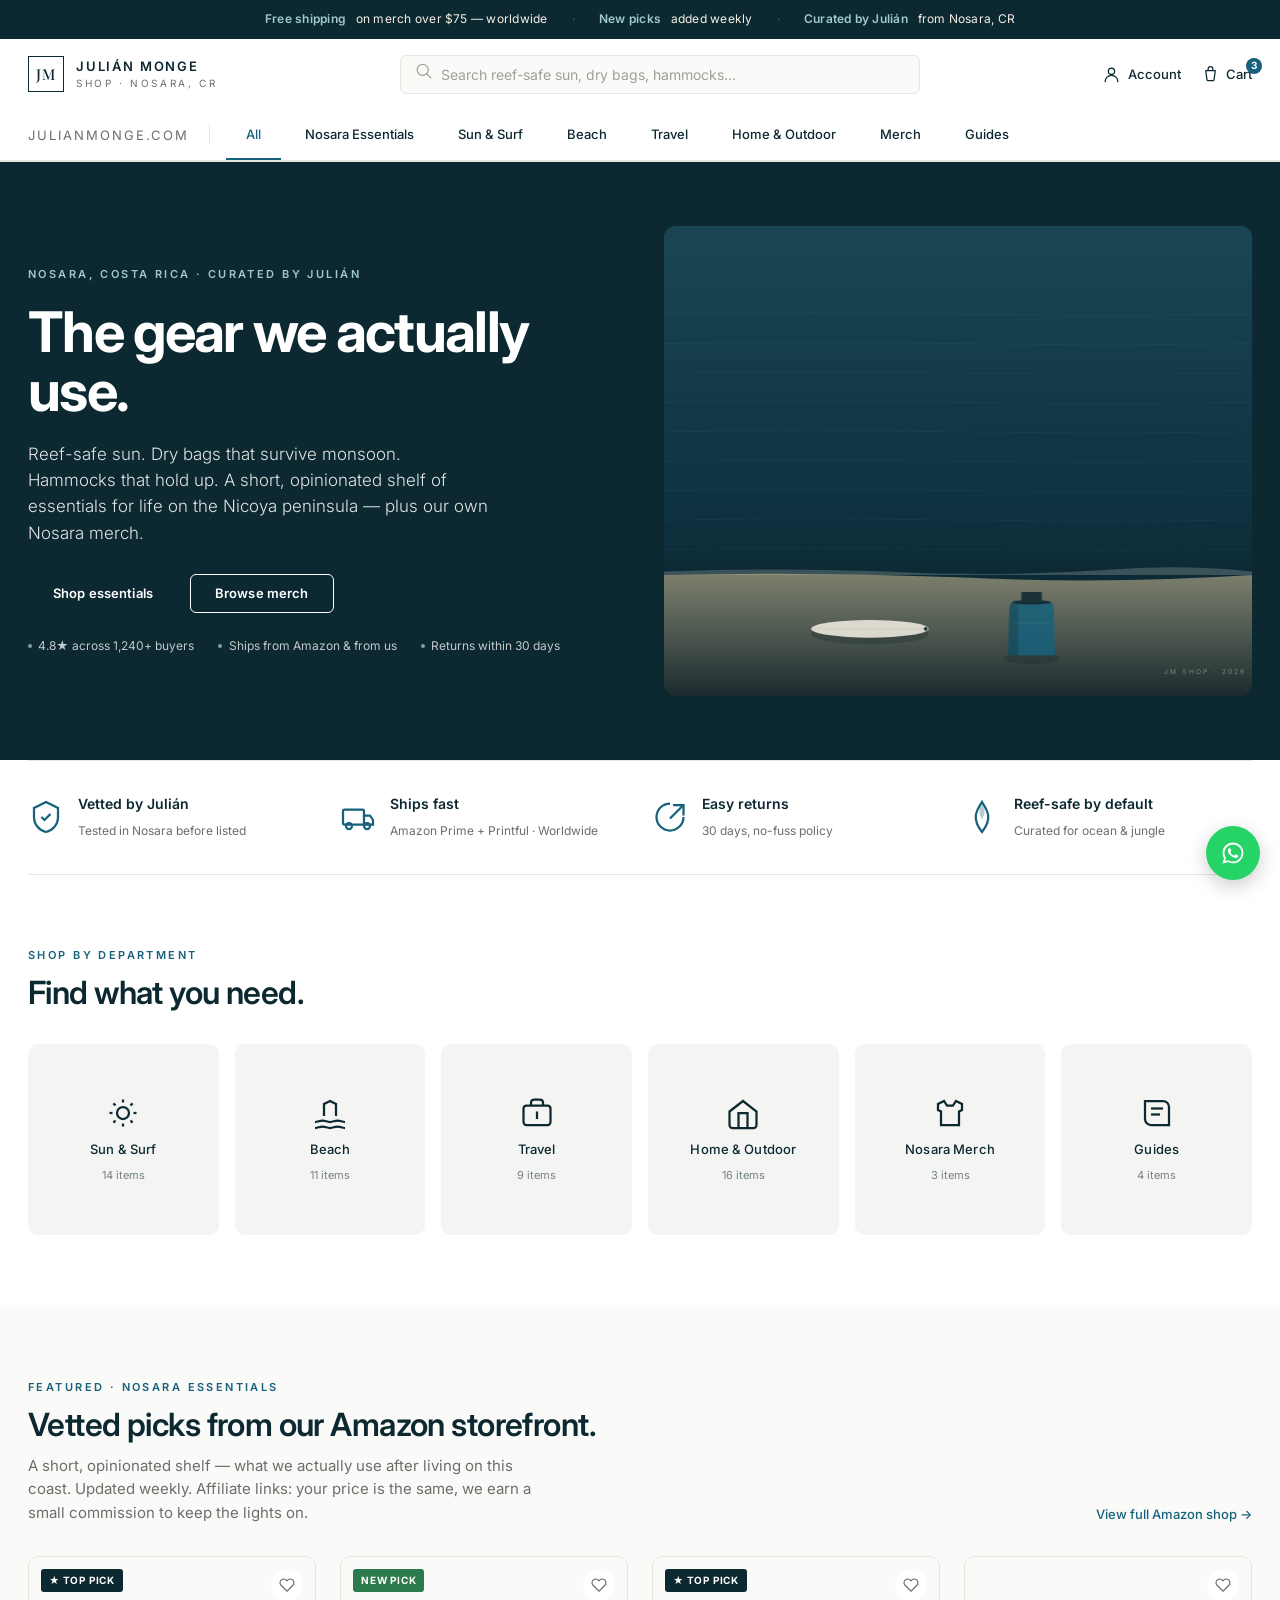
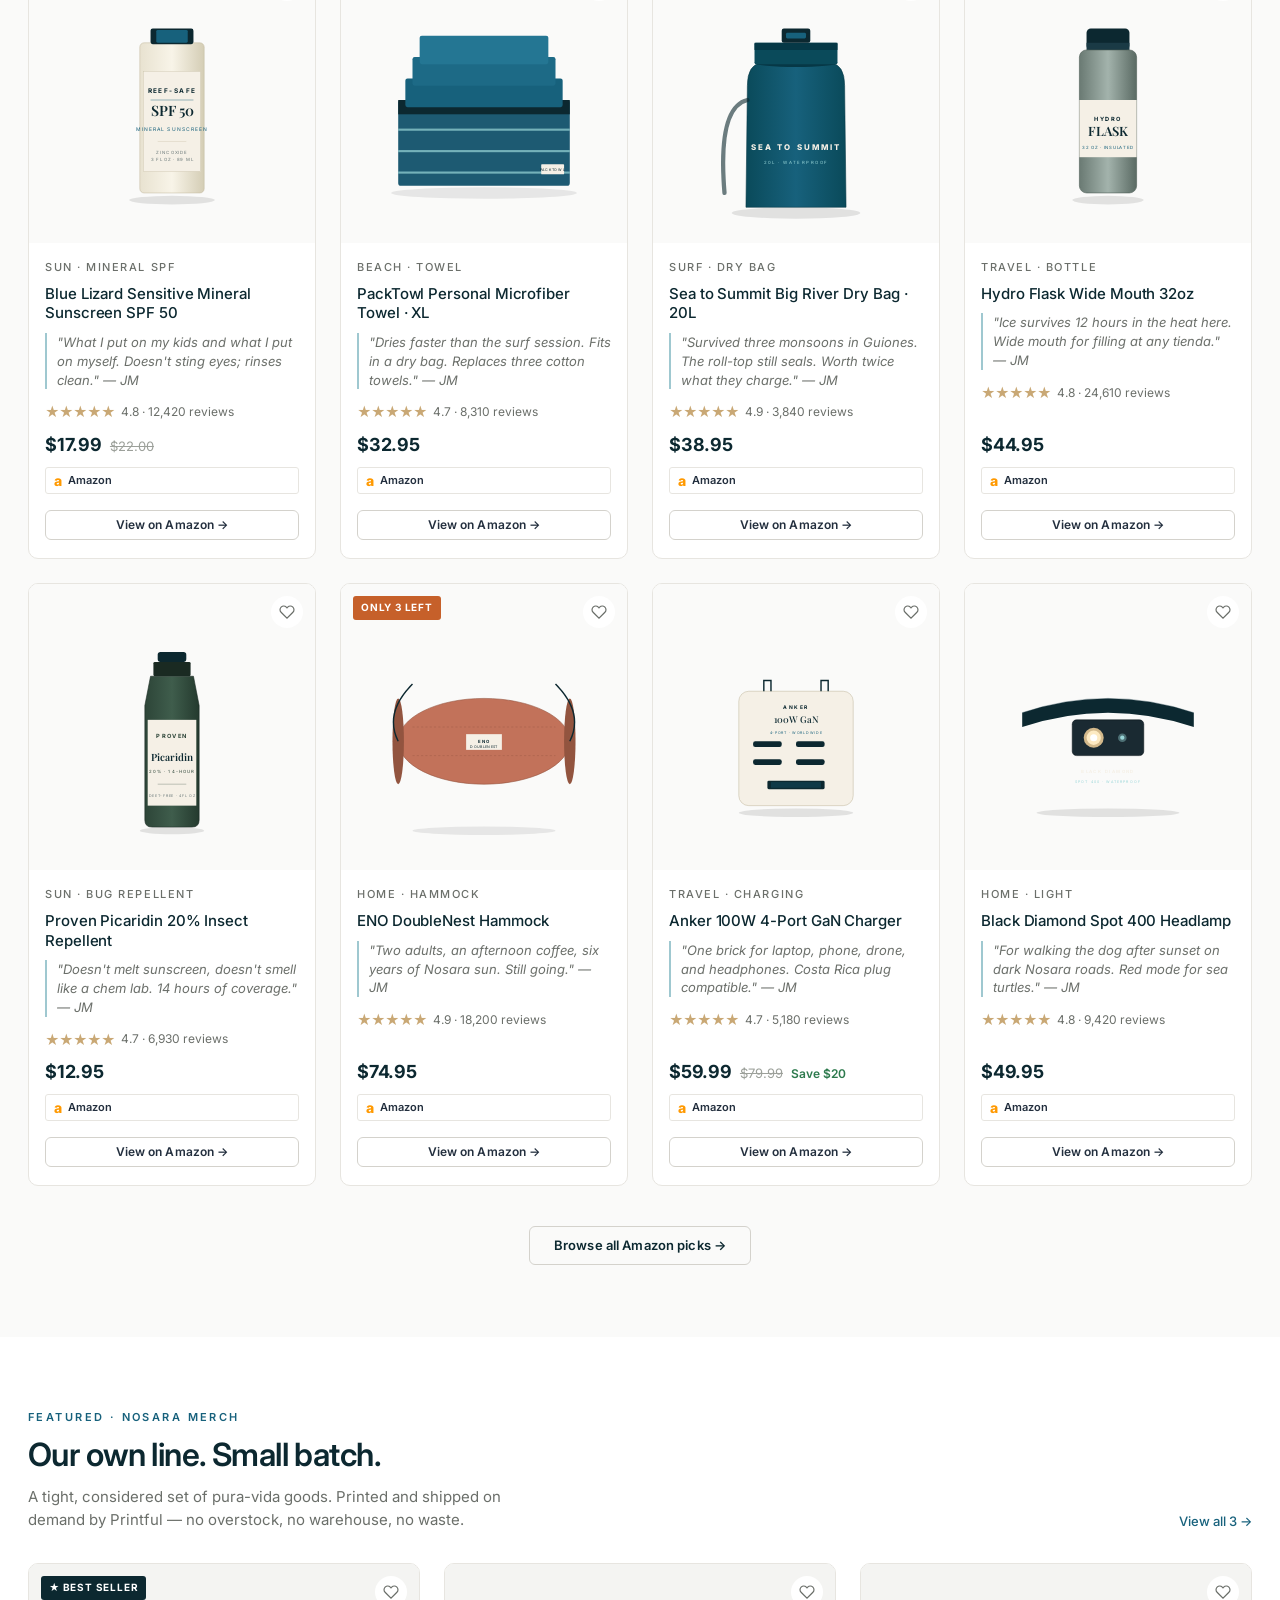
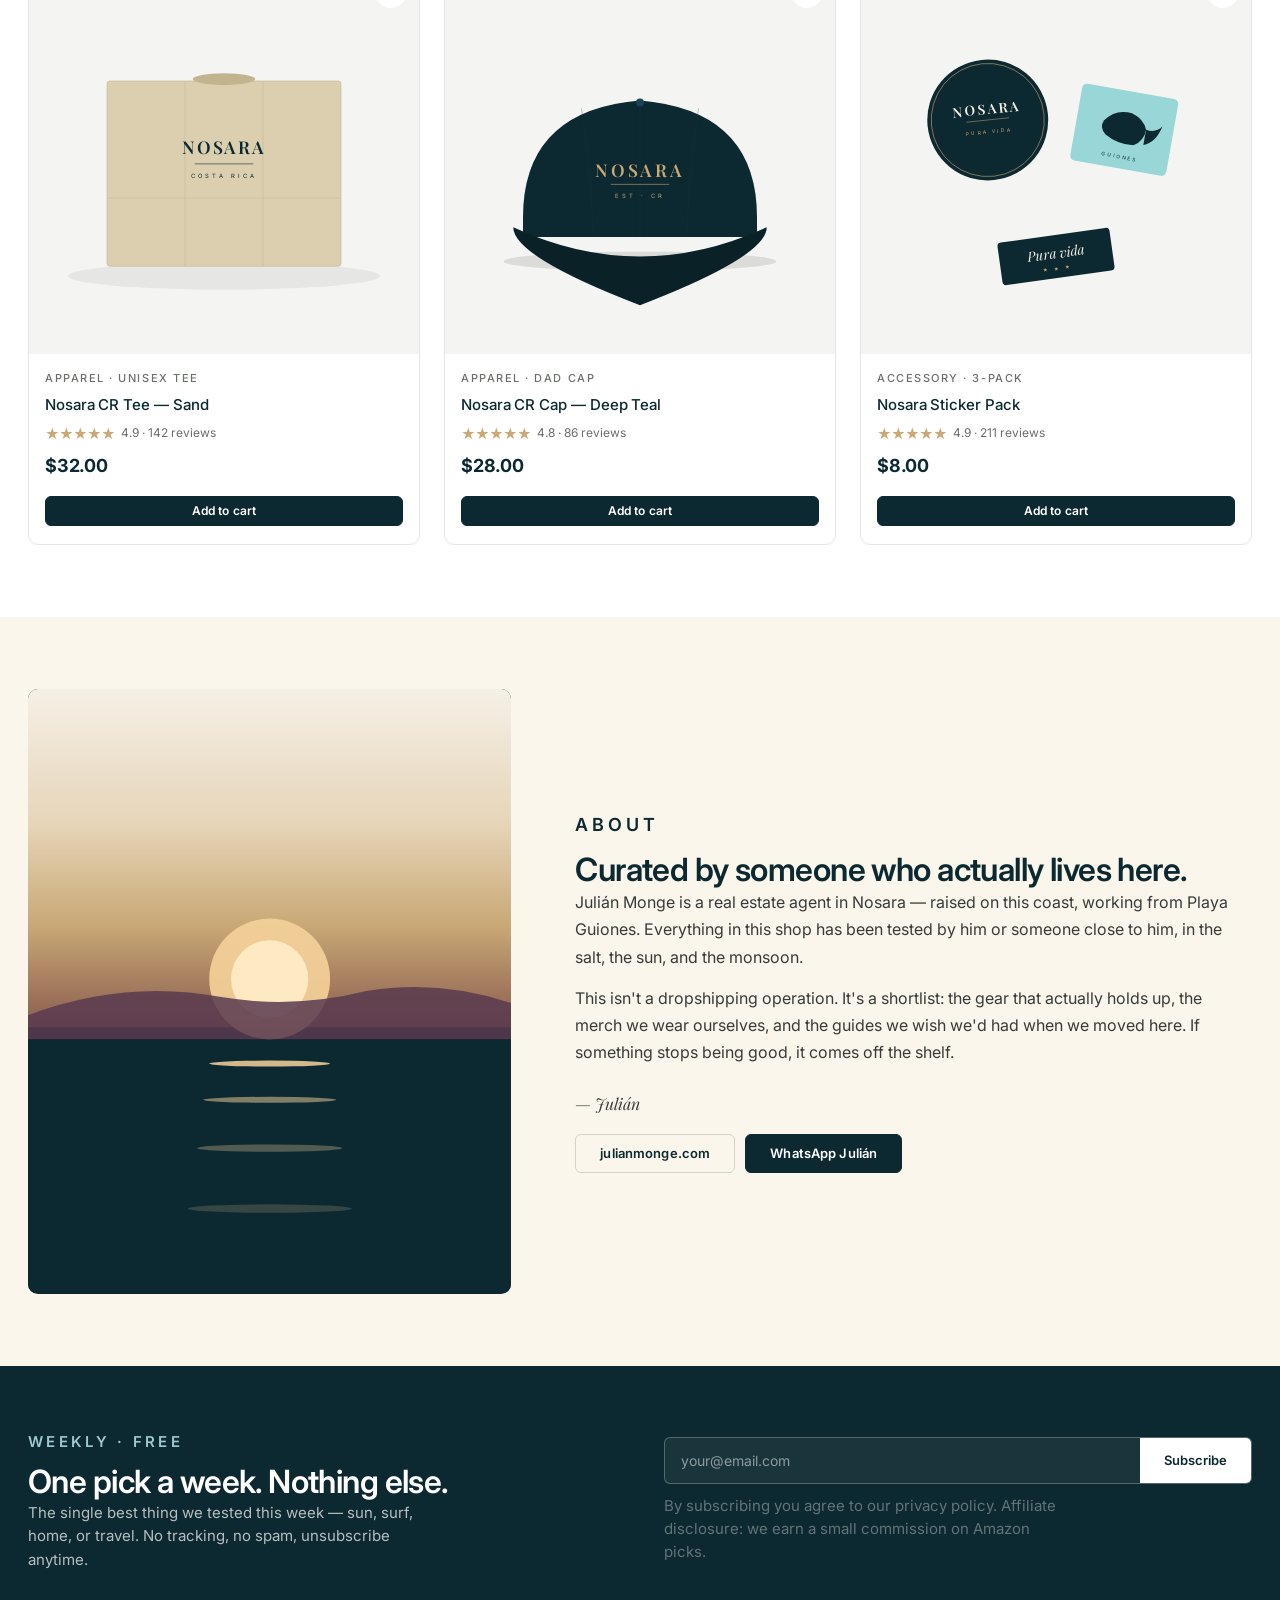
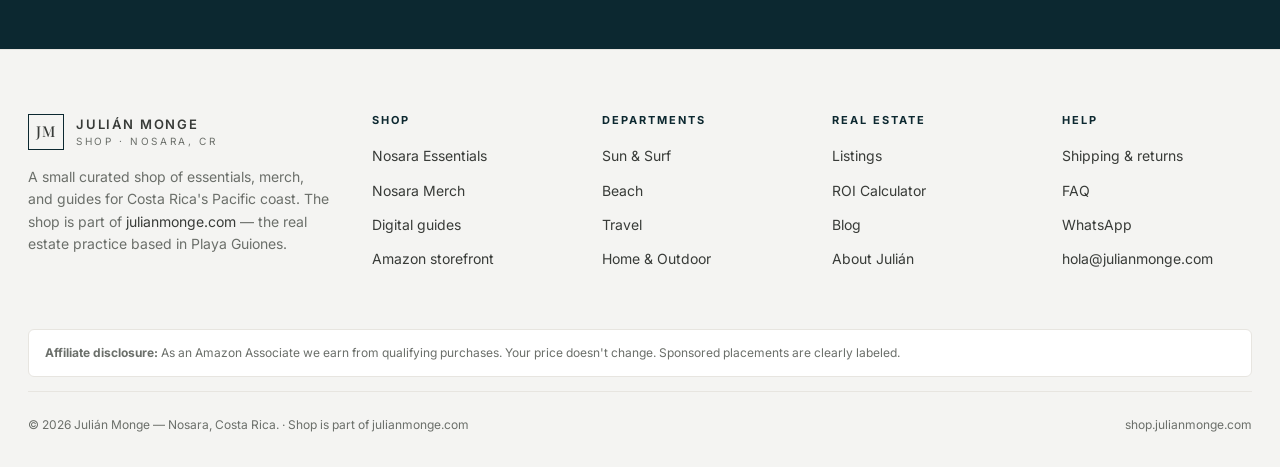
==== mockup/index.html @ 411c9ef3 "Redirect mockup: serious commerce store with Amazon Essentials + own merch Rebuilds the mockup based" ====
<!doctype html>
<html lang="en">
<head>
<meta charset="utf-8">
<meta name="viewport" content="width=device-width, initial-scale=1, viewport-fit=cover">
<title>Shop — Julián Monge · Nosara essentials, vetted.</title>
<meta name="description" content="Curated essentials for Nosara: reef-safe sun, beach gear, dry bags, travel kit, and our own Nosara merch. Curated by Julián Monge.">

<link rel="preconnect" href="https://fonts.googleapis.com">
<link rel="preconnect" href="https://fonts.gstatic.com" crossorigin>
<link rel="stylesheet" href="https://fonts.googleapis.com/css2?family=Playfair+Display:wght@500;600&family=Inter:wght@300;400;500;600;700;800&display=swap">

<style>
  :root {
    --deep-teal: #0C2830;
    --ocean: #17617C;
    --light-teal: #9FC8D0;
    --off-white: #F5F0E6;
    --cream: #FAF6EB;
    --gray-50: #FAFAF9;
    --gray-100: #F4F4F2;
    --gray-200: #E7E5E0;
    --gray-300: #D4D2CC;
    --gray-400: #9CA09A;
    --gray-500: #6B6F6A;
    --gray-700: #383B38;
    --white: #FFFFFF;
    --gold: #C9A875;
    --whatsapp: #25D366;
    --amazon: #FF9900;
    --amazon-dark: #232F3E;
    --success: #2D7A4D;
    --rule: #E7E5E0;
    --serif: 'Playfair Display', Georgia, serif;
    --sans: 'Inter', system-ui, -apple-system, sans-serif;
    --shadow-card: 0 1px 2px rgba(12,40,48,0.04), 0 8px 24px rgba(12,40,48,0.06);
    --shadow-product: 0 1px 1px rgba(0,0,0,0.04), 0 8px 16px rgba(0,0,0,0.06);
    --btn-radius: 6px;
  }

  * { box-sizing: border-box; }
  html, body { margin: 0; padding: 0; }
  body {
    background: var(--white);
    color: var(--deep-teal);
    font-family: var(--sans);
    font-weight: 400;
    line-height: 1.55;
    -webkit-font-smoothing: antialiased;
    -moz-osx-font-smoothing: grayscale;
    overflow-x: hidden;
  }

  h1, h2, h3, h4 { color: var(--deep-teal); margin: 0; line-height: 1.2; }
  h1 { font-family: var(--sans); font-weight: 600; font-size: clamp(2rem, 4.5vw, 3.5rem); letter-spacing: -0.025em; line-height: 1.05; }
  h2 { font-family: var(--sans); font-weight: 600; font-size: clamp(1.5rem, 2.6vw, 2rem); letter-spacing: -0.018em; }
  h3 { font-family: var(--sans); font-weight: 500; font-size: 1.0625rem; letter-spacing: -0.005em; }
  p { margin: 0 0 0.875rem; }
  a { color: var(--ocean); text-decoration: none; transition: color 200ms ease; }
  a:hover { color: var(--deep-teal); }

  .container { max-width: 1440px; margin: 0 auto; padding: 0 1.75rem; }
  @media (max-width: 749px) { .container { padding: 0 1.125rem; } }

  /* ───────── PROMO STRIP ───────── */
  .promo {
    background: var(--deep-teal);
    color: var(--off-white);
    font-size: 0.75rem;
    letter-spacing: 0.02em;
    padding: 0.625rem 1rem;
    text-align: center;
    display: flex; align-items: center; justify-content: center; gap: 1.5rem;
  }
  .promo strong { color: var(--light-teal); font-weight: 600; margin-right: 0.4rem; }
  .promo__divider { opacity: 0.3; }
  @media (max-width: 749px) { .promo { font-size: 0.6875rem; gap: 0.875rem; padding: 0.5rem 0.75rem; } .promo__divider { display: none; } }

  /* ───────── HEADER ───────── */
  .header {
    position: sticky; top: 0; z-index: 70;
    background: var(--white);
    border-bottom: 1px solid var(--rule);
  }
  .header__inner {
    display: grid; grid-template-columns: auto 1fr auto;
    align-items: center; gap: 2.5rem;
    padding: 1rem 1.75rem;
    max-width: 1440px; margin: 0 auto;
  }
  .lockup {
    display: inline-flex; align-items: center; gap: 0.75rem;
    text-decoration: none; color: var(--deep-teal);
    flex-shrink: 0;
  }
  .lockup__badge {
    width: 36px; height: 36px;
    border: 1px solid var(--deep-teal);
    display: flex; align-items: center; justify-content: center;
    font-family: var(--serif);
    font-weight: 500;
    font-size: 0.9375rem;
    letter-spacing: 0.04em;
    line-height: 1;
  }
  .lockup__words {
    display: flex; flex-direction: column;
    line-height: 1;
  }
  .lockup__words strong {
    font-family: var(--sans);
    font-weight: 600;
    font-size: 0.8125rem;
    letter-spacing: 0.14em;
    text-transform: uppercase;
  }
  .lockup__words small {
    font-family: var(--sans);
    font-weight: 400;
    font-size: 0.625rem;
    letter-spacing: 0.26em;
    text-transform: uppercase;
    color: var(--gray-500);
    margin-top: 5px;
  }

  /* Search bar in header (signal: real store) */
  .header__search {
    position: relative;
    max-width: 520px;
    width: 100%;
    justify-self: center;
  }
  .header__search input {
    width: 100%;
    padding: 0.625rem 2.5rem 0.625rem 2.5rem;
    border: 1px solid var(--rule);
    border-radius: var(--btn-radius);
    background: var(--gray-50);
    font-family: var(--sans);
    font-size: 0.875rem;
    color: var(--deep-teal);
    transition: border-color 200ms ease, background 200ms ease;
  }
  .header__search input:focus {
    outline: none;
    border-color: var(--ocean);
    background: var(--white);
  }
  .header__search input::placeholder { color: var(--gray-400); }
  .header__search-icon {
    position: absolute; left: 0.875rem; top: 50%;
    transform: translateY(-50%);
    color: var(--gray-400);
    pointer-events: none;
  }
  .header__right { display: flex; align-items: center; gap: 1.25rem; }
  .header__action {
    color: var(--deep-teal);
    display: inline-flex; align-items: center; gap: 0.4rem;
    font-size: 0.8125rem; font-weight: 500;
    position: relative;
  }
  .header__action:hover { color: var(--ocean); }
  .header__action--label { display: inline; }
  .cart-badge {
    position: absolute; top: -6px; right: -10px;
    background: var(--ocean); color: var(--white);
    font-size: 0.625rem; font-weight: 700;
    width: 16px; height: 16px; border-radius: 50%;
    display: flex; align-items: center; justify-content: center;
  }
  .icon { width: 19px; height: 19px; stroke: currentColor; fill: none; stroke-width: 1.6; stroke-linecap: round; stroke-linejoin: round; }

  /* Department nav */
  .deptnav {
    border-bottom: 1px solid var(--rule);
    background: var(--white);
    position: sticky; top: 65px; z-index: 65;
  }
  .deptnav__inner {
    display: flex; align-items: center; gap: 0.25rem;
    padding: 0 1.75rem;
    max-width: 1440px; margin: 0 auto;
    overflow-x: auto;
    scrollbar-width: none;
  }
  .deptnav__inner::-webkit-scrollbar { display: none; }
  .deptnav a {
    color: var(--deep-teal);
    font-size: 0.8125rem;
    font-weight: 500;
    padding: 0.875rem 1.25rem;
    border-bottom: 2px solid transparent;
    white-space: nowrap;
    transition: color 200ms ease, border-color 200ms ease;
  }
  .deptnav a:first-child { padding-left: 0; }
  .deptnav a.is-active { color: var(--ocean); border-bottom-color: var(--ocean); }
  .deptnav a:hover { color: var(--ocean); }
  .deptnav__parent {
    font-size: 0.6875rem; letter-spacing: 0.18em;
    text-transform: uppercase; color: var(--gray-500);
    padding-right: 1.25rem; border-right: 1px solid var(--rule);
    margin-right: 0.75rem;
  }
  .deptnav__parent a { color: inherit; padding: 0.875rem 0; border: 0; font-weight: 400; }
  .deptnav__parent a:hover { color: var(--ocean); }

  @media (max-width: 899px) {
    .header__inner { grid-template-columns: auto 1fr auto; gap: 1rem; padding: 0.875rem 1.125rem; }
    .header__search { display: none; }
    .lockup__words small { display: none; }
    .header__action--label { display: none; }
    .deptnav { top: 57px; }
    .deptnav__inner { padding: 0 1.125rem; }
    .deptnav__parent { display: none; }
  }

  /* ───────── BUTTONS ───────── */
  .btn {
    display: inline-flex; align-items: center; justify-content: center; gap: 0.5rem;
    padding: 0.75rem 1.5rem;
    font-family: var(--sans);
    font-size: 0.8125rem;
    font-weight: 600;
    letter-spacing: 0.01em;
    border: 1px solid currentColor;
    cursor: pointer;
    transition: all 200ms ease;
    border-radius: var(--btn-radius);
    text-decoration: none;
    line-height: 1;
  }
  .btn--primary {
    background: var(--deep-teal);
    color: var(--white);
    border-color: var(--deep-teal);
  }
  .btn--primary:hover { background: var(--ocean); border-color: var(--ocean); color: var(--white); }
  .btn--secondary {
    background: transparent;
    color: var(--deep-teal);
    border-color: var(--gray-300);
  }
  .btn--secondary:hover { background: var(--deep-teal); color: var(--white); border-color: var(--deep-teal); }
  .btn--amazon {
    background: var(--white);
    color: var(--amazon-dark);
    border-color: var(--gray-300);
  }
  .btn--amazon:hover { background: var(--amazon); color: var(--amazon-dark); border-color: var(--amazon); }
  .btn--ghost-light {
    background: transparent;
    color: var(--white);
    border-color: var(--white);
  }
  .btn--ghost-light:hover { background: var(--white); color: var(--deep-teal); }
  .btn--block { width: 100%; }
  .btn--sm { padding: 0.5rem 1rem; font-size: 0.75rem; }

  /* ───────── HERO ───────── */
  .hero {
    position: relative;
    background: var(--deep-teal);
    color: var(--white);
    overflow: hidden;
  }
  .hero__inner {
    display: grid;
    grid-template-columns: 1fr 1fr;
    gap: 3rem;
    align-items: center;
    min-height: 480px;
    padding: 4rem 0;
  }
  @media (max-width: 899px) { .hero__inner { grid-template-columns: 1fr; padding: 2.5rem 0; gap: 2rem; min-height: 0; } }

  .hero__eyebrow {
    font-size: 0.6875rem;
    font-weight: 600;
    letter-spacing: 0.22em;
    text-transform: uppercase;
    color: var(--light-teal);
    margin: 0 0 1.25rem;
  }
  .hero h1 {
    color: var(--white);
    max-width: 18ch;
    margin-bottom: 1.25rem;
    font-weight: 700;
    letter-spacing: -0.03em;
  }
  .hero__lede {
    font-size: 1.0625rem;
    max-width: 46ch;
    opacity: 0.88;
    line-height: 1.55;
    margin-bottom: 1.75rem;
    font-weight: 300;
  }
  .hero__ctas { display: flex; gap: 0.75rem; flex-wrap: wrap; margin-bottom: 1.5rem; }
  .hero__trust {
    display: flex; gap: 1.5rem; flex-wrap: wrap;
    font-size: 0.75rem; opacity: 0.75;
    margin-top: 0.5rem;
  }
  .hero__trust span { display: inline-flex; align-items: center; gap: 0.4rem; }
  .hero__trust .dot { width: 4px; height: 4px; background: var(--light-teal); border-radius: 50%; }

  .hero__visual {
    position: relative;
    aspect-ratio: 5/4;
    background: linear-gradient(180deg, #154a5b 0%, #0a1f25 100%);
    border-radius: 12px;
    overflow: hidden;
  }
  .hero__visual svg { width: 100%; height: 100%; display: block; }

  /* ───────── SECTIONS ───────── */
  .section { padding: 4.5rem 0; }
  .section--tight { padding: 2.75rem 0; }
  .section--cream { background: var(--cream); }
  .section--gray { background: var(--gray-50); }
  .section--teal { background: var(--deep-teal); color: var(--white); }
  .section--teal h2, .section--teal h3 { color: var(--white); }

  .section__head {
    display: flex; align-items: end; justify-content: space-between;
    margin-bottom: 2rem; gap: 2rem;
  }
  .section__head-text { max-width: 60ch; }
  .section__eyebrow {
    font-size: 0.6875rem;
    font-weight: 600;
    letter-spacing: 0.22em;
    text-transform: uppercase;
    color: var(--ocean);
    margin: 0 0 0.625rem;
  }
  .section--teal .section__eyebrow { color: var(--light-teal); }
  .section__desc {
    font-size: 0.9375rem;
    color: var(--gray-500);
    line-height: 1.55;
    margin: 0.625rem 0 0;
    max-width: 56ch;
  }
  .section--teal .section__desc { color: rgba(255,255,255,0.75); }
  .section__cta {
    white-space: nowrap;
    font-size: 0.8125rem;
    font-weight: 500;
    color: var(--ocean);
    display: inline-flex; align-items: center; gap: 0.4rem;
  }
  .section__cta:hover { color: var(--deep-teal); gap: 0.6rem; }
  @media (max-width: 749px) { .section__head { flex-direction: column; align-items: start; margin-bottom: 1.5rem; } }

  /* ───────── CATEGORY TILES ───────── */
  .cattiles {
    display: grid;
    grid-template-columns: repeat(6, 1fr);
    gap: 1rem;
  }
  @media (max-width: 1099px) { .cattiles { grid-template-columns: repeat(3, 1fr); } }
  @media (max-width: 599px) { .cattiles { grid-template-columns: repeat(2, 1fr); } }
  .cattile {
    background: var(--gray-100);
    border-radius: 10px;
    aspect-ratio: 1/1;
    display: flex; flex-direction: column; align-items: center; justify-content: center;
    text-decoration: none; color: var(--deep-teal);
    padding: 1rem;
    transition: background 220ms ease, transform 220ms ease;
    text-align: center;
    gap: 0.5rem;
  }
  .cattile:hover { background: var(--deep-teal); color: var(--white); transform: translateY(-2px); }
  .cattile svg { width: 36px; height: 36px; stroke: currentColor; fill: none; stroke-width: 1.5; }
  .cattile span {
    font-size: 0.8125rem; font-weight: 500;
    letter-spacing: 0.01em;
  }
  .cattile small {
    font-size: 0.6875rem; opacity: 0.55;
  }

  /* ───────── PRODUCT GRID ───────── */
  .grid {
    display: grid;
    grid-template-columns: repeat(4, 1fr);
    gap: 1.5rem;
  }
  .grid--3 { grid-template-columns: repeat(3, 1fr); }
  .grid--5 { grid-template-columns: repeat(5, 1fr); }
  @media (max-width: 1199px) {
    .grid, .grid--5 { grid-template-columns: repeat(3, 1fr); }
  }
  @media (max-width: 899px) {
    .grid, .grid--5 { grid-template-columns: repeat(2, 1fr); }
    .grid--3 { grid-template-columns: repeat(2, 1fr); }
  }
  @media (max-width: 549px) { .grid--3 { grid-template-columns: 1fr; } }

  .product {
    background: var(--white);
    border: 1px solid var(--rule);
    border-radius: 10px;
    overflow: hidden;
    transition: transform 240ms ease, box-shadow 240ms ease, border-color 240ms ease;
    display: flex; flex-direction: column;
    text-decoration: none; color: inherit;
    position: relative;
  }
  .product:hover {
    transform: translateY(-3px);
    box-shadow: var(--shadow-product);
    border-color: var(--gray-300);
  }
  .product__media {
    aspect-ratio: 1/1;
    background: var(--gray-50);
    position: relative;
    overflow: hidden;
  }
  .product__media svg, .product__media img {
    width: 100%; height: 100%;
    display: block; object-fit: cover;
  }
  .product__badges {
    position: absolute; top: 0.75rem; left: 0.75rem;
    display: flex; flex-direction: column; gap: 0.375rem;
    z-index: 2;
  }
  .badge {
    font-size: 0.625rem;
    font-weight: 700;
    letter-spacing: 0.08em;
    text-transform: uppercase;
    padding: 0.25rem 0.5rem;
    border-radius: 3px;
    display: inline-flex; align-items: center; gap: 0.3rem;
  }
  .badge--best { background: var(--deep-teal); color: var(--white); }
  .badge--new { background: var(--success); color: var(--white); }
  .badge--low { background: #C6602A; color: var(--white); }
  .badge--amazon {
    background: var(--white);
    color: var(--amazon-dark);
    border: 1px solid var(--rule);
    font-weight: 600;
    letter-spacing: 0;
    text-transform: none;
    font-size: 0.6875rem;
  }
  .badge--amazon::before {
    content: "a"; font-weight: 800; color: var(--amazon);
    font-size: 0.875rem; line-height: 0; margin-right: 1px;
  }

  .product__heart {
    position: absolute; top: 0.75rem; right: 0.75rem;
    background: var(--white);
    border-radius: 50%;
    width: 32px; height: 32px;
    display: flex; align-items: center; justify-content: center;
    color: var(--gray-500);
    z-index: 2;
    border: 0; cursor: pointer;
    transition: color 200ms ease, transform 200ms ease;
  }
  .product__heart:hover { color: #C6602A; transform: scale(1.1); }
  .product__heart svg { width: 16px; height: 16px; stroke: currentColor; fill: none; stroke-width: 1.8; }

  .product__body {
    padding: 1rem 1rem 1.125rem;
    display: flex; flex-direction: column; gap: 0.5rem;
    flex: 1;
  }
  .product__cat {
    font-size: 0.6875rem;
    letter-spacing: 0.14em;
    text-transform: uppercase;
    color: var(--gray-500);
    font-weight: 500;
  }
  .product__title {
    font-family: var(--sans);
    font-size: 0.9375rem;
    font-weight: 500;
    color: var(--deep-teal);
    line-height: 1.3;
    letter-spacing: -0.005em;
    margin: 0;
  }
  .product__note {
    font-size: 0.8125rem;
    color: var(--gray-500);
    line-height: 1.45;
    font-style: italic;
    border-left: 2px solid var(--light-teal);
    padding-left: 0.625rem;
    margin: 0.125rem 0 0.25rem;
  }
  .product__rating {
    display: flex; align-items: center; gap: 0.4rem;
    font-size: 0.75rem;
    color: var(--gray-500);
  }
  .product__rating .stars {
    color: var(--gold);
    font-size: 0.875rem;
    letter-spacing: -1px;
  }
  .product__price {
    display: flex; align-items: baseline; gap: 0.5rem;
    margin-top: auto;
  }
  .product__price strong {
    font-size: 1.125rem;
    font-weight: 700;
    color: var(--deep-teal);
    letter-spacing: -0.01em;
  }
  .product__price s {
    color: var(--gray-400);
    font-size: 0.8125rem;
    font-weight: 400;
  }
  .product__price em {
    color: var(--success);
    font-style: normal;
    font-size: 0.75rem;
    font-weight: 600;
  }
  .product__cta {
    margin-top: 0.5rem;
  }

  /* ───────── MERCH PRODUCT VARIANT ───────── */
  .merch-card .product__media { background: var(--gray-100); }

  /* ───────── TRUST STRIP ───────── */
  .trust {
    display: grid;
    grid-template-columns: repeat(4, 1fr);
    gap: 1.5rem;
    padding: 2rem 0;
    border-top: 1px solid var(--rule);
    border-bottom: 1px solid var(--rule);
  }
  @media (max-width: 899px) { .trust { grid-template-columns: repeat(2, 1fr); gap: 1rem; } }
  @media (max-width: 549px) { .trust { grid-template-columns: 1fr; } }
  .trust__item {
    display: flex; align-items: center; gap: 0.875rem;
  }
  .trust__icon {
    width: 36px; height: 36px;
    color: var(--ocean);
    flex-shrink: 0;
  }
  .trust__icon svg { width: 100%; height: 100%; stroke: currentColor; fill: none; stroke-width: 1.5; }
  .trust__text strong {
    display: block;
    font-size: 0.875rem;
    font-weight: 600;
    color: var(--deep-teal);
    margin-bottom: 0.125rem;
  }
  .trust__text span {
    font-size: 0.75rem;
    color: var(--gray-500);
  }

  /* ───────── ABOUT (small editorial moment) ───────── */
  .about {
    display: grid;
    grid-template-columns: 5fr 7fr;
    gap: 4rem;
    align-items: center;
  }
  @media (max-width: 899px) { .about { grid-template-columns: 1fr; gap: 2rem; } }
  .about__media {
    aspect-ratio: 4/5;
    border-radius: 10px;
    overflow: hidden;
    background: var(--deep-teal);
  }
  .about__media svg { width: 100%; height: 100%; }
  .about__body p {
    font-size: 1rem;
    color: var(--gray-700);
    line-height: 1.7;
  }
  .about__body p:first-of-type {
    font-size: 1.125rem;
    color: var(--deep-teal);
  }
  .about__sig {
    margin-top: 1.5rem;
    font-family: var(--serif);
    font-style: italic;
    font-size: 1.25rem;
    color: var(--ocean);
  }

  /* ───────── NEWSLETTER ───────── */
  .newsletter {
    background: var(--deep-teal);
    color: var(--white);
    padding: 4rem 0;
  }
  .newsletter__inner {
    display: grid; grid-template-columns: 1fr 1fr; gap: 3rem; align-items: center;
  }
  @media (max-width: 899px) { .newsletter__inner { grid-template-columns: 1fr; gap: 1.5rem; } }
  .newsletter h2 { color: var(--white); }
  .newsletter p { color: rgba(255,255,255,0.7); font-size: 0.9375rem; max-width: 44ch; }
  .newsletter__form {
    display: flex; gap: 0;
    border: 1px solid rgba(255,255,255,0.25);
    border-radius: var(--btn-radius);
    overflow: hidden;
    background: rgba(255,255,255,0.06);
  }
  .newsletter__form input {
    flex: 1; padding: 0.875rem 1rem;
    border: 0; background: transparent;
    font-family: var(--sans); font-size: 0.875rem;
    color: var(--white);
  }
  .newsletter__form input:focus { outline: none; }
  .newsletter__form input::placeholder { color: rgba(255,255,255,0.5); }
  .newsletter__form button {
    background: var(--white); color: var(--deep-teal);
    border: 0; padding: 0.875rem 1.5rem;
    font-family: var(--sans); font-size: 0.8125rem;
    font-weight: 600; cursor: pointer;
    transition: background 200ms ease;
  }
  .newsletter__form button:hover { background: var(--light-teal); }
  .newsletter__fine { font-size: 0.6875rem; opacity: 0.5; margin-top: 0.625rem; }

  /* ───────── FOOTER ───────── */
  .footer {
    background: var(--gray-100);
    color: var(--deep-teal);
    padding: 4rem 0 2rem;
    border-top: 1px solid var(--rule);
  }
  .footer__top {
    display: grid;
    grid-template-columns: 1.6fr 1fr 1fr 1fr 1fr;
    gap: 2.5rem;
    margin-bottom: 3rem;
  }
  @media (max-width: 1099px) { .footer__top { grid-template-columns: 1fr 1fr 1fr; } }
  @media (max-width: 599px) { .footer__top { grid-template-columns: 1fr 1fr; } }
  .footer__brand p {
    font-size: 0.875rem;
    color: var(--gray-500);
    line-height: 1.6;
    max-width: 36ch;
    margin-top: 1rem;
  }
  .footer h4 {
    font-family: var(--sans); font-size: 0.6875rem;
    letter-spacing: 0.18em; text-transform: uppercase;
    color: var(--deep-teal); font-weight: 700;
    margin: 0 0 1rem;
  }
  .footer ul { list-style: none; padding: 0; margin: 0; }
  .footer li { margin-bottom: 0.6rem; }
  .footer a {
    color: var(--gray-700); font-size: 0.875rem;
    font-weight: 400;
  }
  .footer a:hover { color: var(--ocean); }
  .footer__bottom {
    border-top: 1px solid var(--rule);
    padding-top: 1.5rem;
    display: flex; justify-content: space-between; align-items: center;
    font-size: 0.75rem; color: var(--gray-500);
    flex-wrap: wrap; gap: 1rem;
  }
  .footer__disclaimer {
    background: var(--white);
    padding: 0.875rem 1rem;
    border-radius: 6px;
    font-size: 0.75rem;
    color: var(--gray-500);
    line-height: 1.55;
    margin-top: 2rem;
    border: 1px solid var(--rule);
  }

  /* ───────── FLOATING WHATSAPP ───────── */
  .wa-float {
    position: fixed; bottom: 1.25rem; right: 1.25rem;
    width: 54px; height: 54px; border-radius: 50%;
    background: var(--whatsapp); color: var(--white);
    display: inline-flex; align-items: center; justify-content: center;
    box-shadow: 0 6px 20px rgba(0,0,0,0.2);
    z-index: 90;
    transition: transform 200ms ease, box-shadow 200ms ease;
  }
  .wa-float:hover {
    transform: translateY(-2px) scale(1.04);
    color: var(--white);
  }
  .wa-float svg { width: 26px; height: 26px; fill: currentColor; }
</style>
</head>
<body>

<!-- ═════════ PROMO STRIP ═════════ -->
<div class="promo">
  <span><strong>Free shipping</strong> on merch over $75 — worldwide</span>
  <span class="promo__divider">·</span>
  <span><strong>New picks</strong> added weekly</span>
  <span class="promo__divider">·</span>
  <span><strong>Curated by Julián</strong> from Nosara, CR</span>
</div>

<!-- ═════════ HEADER ═════════ -->
<header class="header" role="banner">
  <div class="header__inner">
    <a href="https://julianmonge.com" class="lockup" aria-label="Julián Monge — Real Estate">
      <span class="lockup__badge">JM</span>
      <span class="lockup__words">
        <strong>JULIÁN MONGE</strong>
        <small>SHOP · NOSARA, CR</small>
      </span>
    </a>
    <div class="header__search" role="search">
      <span class="header__search-icon">
        <svg class="icon" viewBox="0 0 24 24"><circle cx="11" cy="11" r="7"/><line x1="21" y1="21" x2="16.5" y2="16.5"/></svg>
      </span>
      <input type="search" placeholder="Search reef-safe sun, dry bags, hammocks…" aria-label="Search the shop">
    </div>
    <div class="header__right">
      <a href="#account" class="header__action" aria-label="Account">
        <svg class="icon" viewBox="0 0 24 24"><circle cx="12" cy="8" r="4"/><path d="M4 21c0-4.4 3.6-8 8-8s8 3.6 8 8"/></svg>
        <span class="header__action--label">Account</span>
      </a>
      <a href="#cart" class="header__action" aria-label="Cart">
        <svg class="icon" viewBox="0 0 24 24"><path d="M6 7h12l-1.5 11.5a1.5 1.5 0 0 1-1.5 1.3H9a1.5 1.5 0 0 1-1.5-1.3L6 7zM9 7V5a3 3 0 0 1 6 0v2"/></svg>
        <span class="header__action--label">Cart</span>
        <span class="cart-badge">3</span>
      </a>
    </div>
  </div>

  <!-- Department nav -->
  <nav class="deptnav" aria-label="Departments">
    <div class="deptnav__inner">
      <span class="deptnav__parent"><a href="https://julianmonge.com">julianmonge.com</a></span>
      <a href="#" class="is-active">All</a>
      <a href="#essentials">Nosara Essentials</a>
      <a href="#sun">Sun &amp; Surf</a>
      <a href="#beach">Beach</a>
      <a href="#travel">Travel</a>
      <a href="#home">Home &amp; Outdoor</a>
      <a href="#merch">Merch</a>
      <a href="#guides">Guides</a>
    </div>
  </nav>
</header>

<!-- ═════════ HERO ═════════ -->
<section class="hero">
  <div class="container">
    <div class="hero__inner">
      <div>
        <p class="hero__eyebrow">Nosara, Costa Rica · Curated by Julián</p>
        <h1>The gear we actually use.</h1>
        <p class="hero__lede">Reef-safe sun. Dry bags that survive monsoon. Hammocks that hold up. A short, opinionated shelf of essentials for life on the Nicoya peninsula — plus our own Nosara merch.</p>
        <div class="hero__ctas">
          <a class="btn btn--primary" href="#essentials">Shop essentials</a>
          <a class="btn btn--ghost-light" href="#merch">Browse merch</a>
        </div>
        <div class="hero__trust">
          <span><span class="dot"></span>4.8★ across 1,240+ buyers</span>
          <span><span class="dot"></span>Ships from Amazon &amp; from us</span>
          <span><span class="dot"></span>Returns within 30 days</span>
        </div>
      </div>
      <div class="hero__visual">
        <!-- Stylized aerial-feel SVG, not illustrative — quieter than before -->
        <svg viewBox="0 0 800 640" preserveAspectRatio="xMidYMid slice" xmlns="http://www.w3.org/2000/svg">
          <defs>
            <linearGradient id="heroBg" x1="0" y1="0" x2="0" y2="1">
              <stop offset="0%" stop-color="#1a4654"/>
              <stop offset="60%" stop-color="#0e3240"/>
              <stop offset="100%" stop-color="#081a22"/>
            </linearGradient>
            <linearGradient id="heroSand" x1="0" y1="0" x2="0" y2="1">
              <stop offset="0%" stop-color="#c7b890" stop-opacity="0.6"/>
              <stop offset="100%" stop-color="#c7b890" stop-opacity="0.1"/>
            </linearGradient>
          </defs>
          <rect width="800" height="640" fill="url(#heroBg)"/>
          <!-- Aerial water suggestion: stacked horizontal lines -->
          <g stroke="#F5F0E6" stroke-width="0.5" fill="none" opacity="0.10">
            <path d="M0,120 Q200,116 400,120 T800,120"/>
            <path d="M0,160 Q200,156 400,160 T800,160"/>
            <path d="M0,200 Q200,196 400,200 T800,200"/>
            <path d="M0,240 Q200,236 400,240 T800,240"/>
            <path d="M0,280 Q200,276 400,280 T800,280"/>
            <path d="M0,320 Q200,316 400,320 T800,320"/>
            <path d="M0,360 Q200,356 400,360 T800,360"/>
            <path d="M0,400 Q200,396 400,400 T800,400"/>
            <path d="M0,440 Q200,436 400,440 T800,440"/>
          </g>
          <!-- Foam line where sand meets water -->
          <path d="M0,470 Q150,465 300,470 Q450,478 600,468 Q700,460 800,470 L800,475 L0,475 Z" fill="#F5F0E6" opacity="0.2"/>
          <!-- Sand -->
          <path d="M0,475 Q200,470 400,478 Q600,488 800,475 L800,640 L0,640 Z" fill="url(#heroSand)"/>
          <!-- Subtle product silhouettes on sand: surfboard + bag (anchoring) -->
          <g opacity="0.85">
            <!-- Surfboard -->
            <ellipse cx="280" cy="555" rx="80" ry="14" fill="#0a1820" opacity="0.25"/>
            <ellipse cx="280" cy="548" rx="80" ry="12" fill="#F5F0E6"/>
            <line x1="200" y1="548" x2="360" y2="548" stroke="#c7b890" stroke-width="0.6" opacity="0.6"/>
            <circle cx="356" cy="548" r="2.5" fill="#0C2830"/>
            <!-- Dry bag silhouette -->
            <ellipse cx="500" cy="588" rx="38" ry="8" fill="#0a1820" opacity="0.25"/>
            <path d="M468,584 L470,520 Q470,512 478,510 L522,510 Q530,512 530,520 L532,584 Z" fill="#17617C"/>
            <path d="M468,584 L470,520 Q470,512 478,510 L482,510 L482,584 Z" fill="#0C2830" opacity="0.3"/>
            <ellipse cx="500" cy="512" rx="26" ry="3" fill="#0a2330"/>
            <rect x="486" y="498" width="28" height="14" rx="2" fill="#0C2830"/>
            <line x1="475" y1="540" x2="525" y2="540" stroke="#F5F0E6" stroke-width="0.4" opacity="0.4"/>
          </g>
          <!-- Brand watermark bottom right -->
          <g transform="translate(680,610)" opacity="0.4">
            <text font-family="Inter, sans-serif" font-size="9" letter-spacing="3" fill="#F5F0E6">JM SHOP · 2026</text>
          </g>
        </svg>
      </div>
    </div>
  </div>
</section>

<!-- ═════════ TRUST STRIP ═════════ -->
<div class="container">
  <div class="trust">
    <div class="trust__item">
      <div class="trust__icon">
        <svg viewBox="0 0 24 24"><path d="M12 2L4 6v6c0 5 3.5 9 8 10 4.5-1 8-5 8-10V6l-8-4z"/><path d="M9 12l2 2 4-4"/></svg>
      </div>
      <div class="trust__text">
        <strong>Vetted by Julián</strong>
        <span>Tested in Nosara before listed</span>
      </div>
    </div>
    <div class="trust__item">
      <div class="trust__icon">
        <svg viewBox="0 0 24 24"><rect x="2" y="7" width="14" height="10" rx="1"/><path d="M16 11h4l2 3v3h-6"/><circle cx="6" cy="18" r="2"/><circle cx="18" cy="18" r="2"/></svg>
      </div>
      <div class="trust__text">
        <strong>Ships fast</strong>
        <span>Amazon Prime + Printful · Worldwide</span>
      </div>
    </div>
    <div class="trust__item">
      <div class="trust__icon">
        <svg viewBox="0 0 24 24"><path d="M21 12a9 9 0 1 1-9-9"/><polyline points="14 4 21 4 21 11"/><line x1="21" y1="4" x2="12" y2="13"/></svg>
      </div>
      <div class="trust__text">
        <strong>Easy returns</strong>
        <span>30 days, no-fuss policy</span>
      </div>
    </div>
    <div class="trust__item">
      <div class="trust__icon">
        <svg viewBox="0 0 24 24"><path d="M12 2C8 8 5 13 12 22c7-9 4-14 0-20z"/><path d="M12 2c-1.5 4-1.5 7 0 10 1.5-3 1.5-6 0-10z" fill="currentColor" opacity="0.3"/></svg>
      </div>
      <div class="trust__text">
        <strong>Reef-safe by default</strong>
        <span>Curated for ocean &amp; jungle</span>
      </div>
    </div>
  </div>
</div>

<!-- ═════════ CATEGORY TILES ═════════ -->
<section class="section">
  <div class="container">
    <div class="section__head">
      <div class="section__head-text">
        <p class="section__eyebrow">Shop by department</p>
        <h2>Find what you need.</h2>
      </div>
    </div>
    <div class="cattiles">
      <a class="cattile" href="#sun">
        <svg viewBox="0 0 24 24"><circle cx="12" cy="12" r="4"/><line x1="12" y1="3" x2="12" y2="5"/><line x1="12" y1="19" x2="12" y2="21"/><line x1="3" y1="12" x2="5" y2="12"/><line x1="19" y1="12" x2="21" y2="12"/><line x1="5.6" y1="5.6" x2="7" y2="7"/><line x1="17" y1="17" x2="18.4" y2="18.4"/><line x1="5.6" y1="18.4" x2="7" y2="17"/><line x1="17" y1="7" x2="18.4" y2="5.6"/></svg>
        <span>Sun &amp; Surf</span>
        <small>14 items</small>
      </a>
      <a class="cattile" href="#beach">
        <svg viewBox="0 0 24 24"><path d="M2 18c2 0 3-1 5-1s3 1 5 1 3-1 5-1 3 1 5 1"/><path d="M2 22c2 0 3-1 5-1s3 1 5 1 3-1 5-1 3 1 5 1"/><path d="M8 14V6l4-2 4 2v8"/></svg>
        <span>Beach</span>
        <small>11 items</small>
      </a>
      <a class="cattile" href="#travel">
        <svg viewBox="0 0 24 24"><rect x="3" y="7" width="18" height="13" rx="2"/><path d="M8 7V5a2 2 0 0 1 2-2h4a2 2 0 0 1 2 2v2"/><line x1="12" y1="11" x2="12" y2="16"/></svg>
        <span>Travel</span>
        <small>9 items</small>
      </a>
      <a class="cattile" href="#home">
        <svg viewBox="0 0 24 24"><path d="M3 11l9-7 9 7v9a2 2 0 0 1-2 2H5a2 2 0 0 1-2-2z"/><path d="M9 22V12h6v10"/></svg>
        <span>Home &amp; Outdoor</span>
        <small>16 items</small>
      </a>
      <a class="cattile" href="#merch">
        <svg viewBox="0 0 24 24"><path d="M16 4l4 2v4l-2 1v9H6V11l-2-1V6l4-2 2 3h4l2-3z"/></svg>
        <span>Nosara Merch</span>
        <small>3 items</small>
      </a>
      <a class="cattile" href="#guides">
        <svg viewBox="0 0 24 24"><path d="M4 4h12a4 4 0 0 1 4 4v12H8a4 4 0 0 1-4-4z"/><line x1="8" y1="9" x2="16" y2="9"/><line x1="8" y1="13" x2="14" y2="13"/></svg>
        <span>Guides</span>
        <small>4 items</small>
      </a>
    </div>
  </div>
</section>

<!-- ═════════ NOSARA ESSENTIALS (Amazon curated) ═════════ -->
<section class="section section--gray" id="essentials">
  <div class="container">
    <div class="section__head">
      <div class="section__head-text">
        <p class="section__eyebrow">Featured · Nosara Essentials</p>
        <h2>Vetted picks from our Amazon storefront.</h2>
        <p class="section__desc">A short, opinionated shelf — what we actually use after living on this coast. Updated weekly. Affiliate links: your price is the same, we earn a small commission to keep the lights on.</p>
      </div>
      <a class="section__cta" href="https://amazon.com/shop/julianmonge">View full Amazon shop →</a>
    </div>

    <div class="grid">
      <!-- 1. Reef-safe sunscreen -->
      <a class="product" href="#">
        <div class="product__media">
          <div class="product__badges">
            <span class="badge badge--best">★ Top pick</span>
          </div>
          <button class="product__heart" aria-label="Save"><svg viewBox="0 0 24 24"><path d="M20.84 4.61a5.5 5.5 0 0 0-7.78 0L12 5.67l-1.06-1.06a5.5 5.5 0 0 0-7.78 7.78l1.06 1.06L12 21.23l7.78-7.78 1.06-1.06a5.5 5.5 0 0 0 0-7.78z"/></svg></button>
          <svg viewBox="0 0 400 400" preserveAspectRatio="xMidYMid meet" xmlns="http://www.w3.org/2000/svg">
            <rect width="400" height="400" fill="#FAFAF9"/>
            <!-- Sunscreen tube -->
            <ellipse cx="200" cy="340" rx="60" ry="6" fill="#000" opacity="0.10"/>
            <defs>
              <linearGradient id="tube1" x1="0" y1="0" x2="1" y2="0">
                <stop offset="0%" stop-color="#e8e2d0"/>
                <stop offset="50%" stop-color="#f8f4e8"/>
                <stop offset="100%" stop-color="#d4cdb5"/>
              </linearGradient>
            </defs>
            <rect x="155" y="120" width="90" height="210" rx="6" fill="url(#tube1)" stroke="#c5bda4" stroke-width="0.8"/>
            <rect x="170" y="100" width="60" height="22" rx="3" fill="#0C2830"/>
            <rect x="178" y="102" width="44" height="18" rx="2" fill="#17617C"/>
            <!-- Label -->
            <rect x="160" y="160" width="80" height="140" fill="#F5F0E6" stroke="#c5bda4" stroke-width="0.5"/>
            <text x="200" y="190" font-family="Inter, sans-serif" font-size="9" letter-spacing="2" fill="#0C2830" text-anchor="middle" font-weight="700">REEF-SAFE</text>
            <line x1="170" y1="200" x2="230" y2="200" stroke="#17617C" stroke-width="0.6"/>
            <text x="200" y="222" font-family="Playfair Display, serif" font-size="20" font-weight="600" fill="#0C2830" text-anchor="middle">SPF 50</text>
            <text x="200" y="244" font-family="Inter, sans-serif" font-size="7" letter-spacing="1.5" fill="#17617C" text-anchor="middle">MINERAL SUNSCREEN</text>
            <line x1="180" y1="258" x2="220" y2="258" stroke="#c5bda4" stroke-width="0.5"/>
            <text x="200" y="275" font-family="Inter, sans-serif" font-size="6" letter-spacing="1" fill="#0C2830" text-anchor="middle" opacity="0.6">ZINC OXIDE</text>
            <text x="200" y="286" font-family="Inter, sans-serif" font-size="6" letter-spacing="1" fill="#0C2830" text-anchor="middle" opacity="0.6">3 FL OZ · 89 ML</text>
          </svg>
        </div>
        <div class="product__body">
          <span class="product__cat">SUN · MINERAL SPF</span>
          <h3 class="product__title">Blue Lizard Sensitive Mineral Sunscreen SPF 50</h3>
          <p class="product__note">"What I put on my kids and what I put on myself. Doesn't sting eyes; rinses clean." — JM</p>
          <div class="product__rating"><span class="stars">★★★★★</span><span>4.8 · 12,420 reviews</span></div>
          <div class="product__price"><strong>$17.99</strong><s>$22.00</s></div>
          <span class="badge badge--amazon">Amazon</span>
          <span class="btn btn--amazon btn--sm btn--block product__cta">View on Amazon →</span>
        </div>
      </a>

      <!-- 2. Quick-dry towel -->
      <a class="product" href="#">
        <div class="product__media">
          <div class="product__badges"><span class="badge badge--new">New pick</span></div>
          <button class="product__heart" aria-label="Save"><svg viewBox="0 0 24 24"><path d="M20.84 4.61a5.5 5.5 0 0 0-7.78 0L12 5.67l-1.06-1.06a5.5 5.5 0 0 0-7.78 7.78l1.06 1.06L12 21.23l7.78-7.78 1.06-1.06a5.5 5.5 0 0 0 0-7.78z"/></svg></button>
          <svg viewBox="0 0 400 400" preserveAspectRatio="xMidYMid meet" xmlns="http://www.w3.org/2000/svg">
            <rect width="400" height="400" fill="#FAFAF9"/>
            <ellipse cx="200" cy="330" rx="130" ry="8" fill="#000" opacity="0.08"/>
            <!-- Folded towel: layered rectangles -->
            <g>
              <rect x="80" y="200" width="240" height="120" rx="4" fill="#1d5a72"/>
              <rect x="80" y="200" width="240" height="20" fill="#0C2830"/>
              <rect x="80" y="240" width="240" height="3" fill="#99D6D8" opacity="0.7"/>
              <rect x="80" y="270" width="240" height="3" fill="#99D6D8" opacity="0.7"/>
              <rect x="80" y="300" width="240" height="3" fill="#99D6D8" opacity="0.7"/>
              <!-- Second fold layer -->
              <rect x="90" y="170" width="220" height="40" rx="3" fill="#17617C"/>
              <rect x="100" y="140" width="200" height="40" rx="3" fill="#1d6a86"/>
              <rect x="110" y="110" width="180" height="40" rx="3" fill="#247693"/>
            </g>
            <!-- Brand tag -->
            <rect x="280" y="290" width="32" height="14" rx="1" fill="#F5F0E6"/>
            <text x="296" y="299" font-family="Inter, sans-serif" font-size="5" letter-spacing="1" fill="#0C2830" text-anchor="middle">PACKTOWL</text>
          </svg>
        </div>
        <div class="product__body">
          <span class="product__cat">BEACH · TOWEL</span>
          <h3 class="product__title">PackTowl Personal Microfiber Towel · XL</h3>
          <p class="product__note">"Dries faster than the surf session. Fits in a dry bag. Replaces three cotton towels." — JM</p>
          <div class="product__rating"><span class="stars">★★★★★</span><span>4.7 · 8,310 reviews</span></div>
          <div class="product__price"><strong>$32.95</strong></div>
          <span class="badge badge--amazon">Amazon</span>
          <span class="btn btn--amazon btn--sm btn--block product__cta">View on Amazon →</span>
        </div>
      </a>

      <!-- 3. Dry bag -->
      <a class="product" href="#">
        <div class="product__media">
          <div class="product__badges"><span class="badge badge--best">★ Top pick</span></div>
          <button class="product__heart" aria-label="Save"><svg viewBox="0 0 24 24"><path d="M20.84 4.61a5.5 5.5 0 0 0-7.78 0L12 5.67l-1.06-1.06a5.5 5.5 0 0 0-7.78 7.78l1.06 1.06L12 21.23l7.78-7.78 1.06-1.06a5.5 5.5 0 0 0 0-7.78z"/></svg></button>
          <svg viewBox="0 0 400 400" preserveAspectRatio="xMidYMid meet" xmlns="http://www.w3.org/2000/svg">
            <rect width="400" height="400" fill="#FAFAF9"/>
            <ellipse cx="200" cy="358" rx="90" ry="8" fill="#000" opacity="0.10"/>
            <defs>
              <linearGradient id="bag1" x1="0" y1="0" x2="1" y2="0">
                <stop offset="0%" stop-color="#0a4a5a"/>
                <stop offset="50%" stop-color="#17617C"/>
                <stop offset="100%" stop-color="#0a4a5a"/>
              </linearGradient>
            </defs>
            <!-- bag body -->
            <path d="M130,350 L132,180 Q132,150 152,148 L248,148 Q268,150 268,180 L270,350 Z" fill="url(#bag1)" stroke="#063846" stroke-width="0.8"/>
            <!-- top roll -->
            <ellipse cx="200" cy="148" rx="58" ry="6" fill="#063846"/>
            <rect x="142" y="120" width="116" height="30" rx="2" fill="#0a4a5a"/>
            <rect x="142" y="120" width="116" height="10" fill="#063846"/>
            <!-- clip -->
            <rect x="180" y="100" width="40" height="20" rx="3" fill="#0C2830"/>
            <rect x="186" y="106" width="28" height="8" rx="2" fill="#17617C"/>
            <!-- strap -->
            <path d="M132,200 Q90,210 100,330" stroke="#0C2830" stroke-width="6" fill="none" stroke-linecap="round" opacity="0.6"/>
            <!-- logo -->
            <text x="200" y="270" font-family="Inter, sans-serif" font-size="11" letter-spacing="3" font-weight="800" fill="#F5F0E6" text-anchor="middle">SEA TO SUMMIT</text>
            <text x="200" y="290" font-family="Inter, sans-serif" font-size="6" letter-spacing="2" fill="#99D6D8" text-anchor="middle">20L · WATERPROOF</text>
          </svg>
        </div>
        <div class="product__body">
          <span class="product__cat">SURF · DRY BAG</span>
          <h3 class="product__title">Sea to Summit Big River Dry Bag · 20L</h3>
          <p class="product__note">"Survived three monsoons in Guiones. The roll-top still seals. Worth twice what they charge." — JM</p>
          <div class="product__rating"><span class="stars">★★★★★</span><span>4.9 · 3,840 reviews</span></div>
          <div class="product__price"><strong>$38.95</strong></div>
          <span class="badge badge--amazon">Amazon</span>
          <span class="btn btn--amazon btn--sm btn--block product__cta">View on Amazon →</span>
        </div>
      </a>

      <!-- 4. Insulated bottle -->
      <a class="product" href="#">
        <div class="product__media">
          <button class="product__heart" aria-label="Save"><svg viewBox="0 0 24 24"><path d="M20.84 4.61a5.5 5.5 0 0 0-7.78 0L12 5.67l-1.06-1.06a5.5 5.5 0 0 0-7.78 7.78l1.06 1.06L12 21.23l7.78-7.78 1.06-1.06a5.5 5.5 0 0 0 0-7.78z"/></svg></button>
          <svg viewBox="0 0 400 400" preserveAspectRatio="xMidYMid meet" xmlns="http://www.w3.org/2000/svg">
            <rect width="400" height="400" fill="#FAFAF9"/>
            <ellipse cx="200" cy="340" rx="50" ry="6" fill="#000" opacity="0.10"/>
            <defs>
              <linearGradient id="bottle1" x1="0" y1="0" x2="1" y2="0">
                <stop offset="0%" stop-color="#6a7a73"/>
                <stop offset="50%" stop-color="#a3b3ac"/>
                <stop offset="100%" stop-color="#5a6a63"/>
              </linearGradient>
            </defs>
            <rect x="170" y="100" width="60" height="30" rx="6" fill="#0C2830"/>
            <rect x="170" y="120" width="60" height="10" fill="#1a3a45"/>
            <rect x="160" y="130" width="80" height="200" rx="10" fill="url(#bottle1)" stroke="#4a5a53" stroke-width="0.8"/>
            <!-- label band -->
            <rect x="160" y="200" width="80" height="80" fill="#F5F0E6"/>
            <text x="200" y="230" font-family="Inter, sans-serif" font-size="8" letter-spacing="2" font-weight="700" fill="#0C2830" text-anchor="middle">HYDRO</text>
            <text x="200" y="250" font-family="Playfair Display, serif" font-size="18" font-weight="600" fill="#0C2830" text-anchor="middle">FLASK</text>
            <text x="200" y="268" font-family="Inter, sans-serif" font-size="6" letter-spacing="1" fill="#17617C" text-anchor="middle">32 OZ · INSULATED</text>
          </svg>
        </div>
        <div class="product__body">
          <span class="product__cat">TRAVEL · BOTTLE</span>
          <h3 class="product__title">Hydro Flask Wide Mouth 32oz</h3>
          <p class="product__note">"Ice survives 12 hours in the heat here. Wide mouth for filling at any tienda." — JM</p>
          <div class="product__rating"><span class="stars">★★★★★</span><span>4.8 · 24,610 reviews</span></div>
          <div class="product__price"><strong>$44.95</strong></div>
          <span class="badge badge--amazon">Amazon</span>
          <span class="btn btn--amazon btn--sm btn--block product__cta">View on Amazon →</span>
        </div>
      </a>

      <!-- 5. Mosquito repellent -->
      <a class="product" href="#">
        <div class="product__media">
          <button class="product__heart" aria-label="Save"><svg viewBox="0 0 24 24"><path d="M20.84 4.61a5.5 5.5 0 0 0-7.78 0L12 5.67l-1.06-1.06a5.5 5.5 0 0 0-7.78 7.78l1.06 1.06L12 21.23l7.78-7.78 1.06-1.06a5.5 5.5 0 0 0 0-7.78z"/></svg></button>
          <svg viewBox="0 0 400 400" preserveAspectRatio="xMidYMid meet" xmlns="http://www.w3.org/2000/svg">
            <rect width="400" height="400" fill="#FAFAF9"/>
            <ellipse cx="200" cy="345" rx="45" ry="5" fill="#000" opacity="0.10"/>
            <defs>
              <linearGradient id="spray1" x1="0" y1="0" x2="1" y2="0">
                <stop offset="0%" stop-color="#2d4538"/>
                <stop offset="50%" stop-color="#3f5d4c"/>
                <stop offset="100%" stop-color="#243a2e"/>
              </linearGradient>
            </defs>
            <rect x="180" y="95" width="40" height="14" rx="4" fill="#0C2830"/>
            <rect x="174" y="109" width="52" height="20" rx="2" fill="#1a2a22"/>
            <path d="M170,129 L162,170 L162,330 Q162,340 172,340 L228,340 Q238,340 238,330 L238,170 L230,129 Z" fill="url(#spray1)" stroke="#1a2a22" stroke-width="0.8"/>
            <rect x="166" y="190" width="68" height="120" fill="#F5F0E6"/>
            <text x="200" y="215" font-family="Inter, sans-serif" font-size="8" letter-spacing="2" font-weight="700" fill="#2d4538" text-anchor="middle">PROVEN</text>
            <text x="200" y="248" font-family="Playfair Display, serif" font-size="14" font-weight="600" fill="#0C2830" text-anchor="middle">Picaridin</text>
            <text x="200" y="265" font-family="Inter, sans-serif" font-size="6" letter-spacing="1.5" fill="#2d4538" text-anchor="middle">20% · 14-HOUR</text>
            <line x1="180" y1="280" x2="220" y2="280" stroke="#2d4538" stroke-width="0.4"/>
            <text x="200" y="298" font-family="Inter, sans-serif" font-size="5" letter-spacing="1" fill="#0C2830" text-anchor="middle" opacity="0.6">DEET-FREE · 4FL OZ</text>
          </svg>
        </div>
        <div class="product__body">
          <span class="product__cat">SUN · BUG REPELLENT</span>
          <h3 class="product__title">Proven Picaridin 20% Insect Repellent</h3>
          <p class="product__note">"Doesn't melt sunscreen, doesn't smell like a chem lab. 14 hours of coverage." — JM</p>
          <div class="product__rating"><span class="stars">★★★★★</span><span>4.7 · 6,930 reviews</span></div>
          <div class="product__price"><strong>$12.95</strong></div>
          <span class="badge badge--amazon">Amazon</span>
          <span class="btn btn--amazon btn--sm btn--block product__cta">View on Amazon →</span>
        </div>
      </a>

      <!-- 6. Hammock -->
      <a class="product" href="#">
        <div class="product__media">
          <div class="product__badges"><span class="badge badge--low">Only 3 left</span></div>
          <button class="product__heart" aria-label="Save"><svg viewBox="0 0 24 24"><path d="M20.84 4.61a5.5 5.5 0 0 0-7.78 0L12 5.67l-1.06-1.06a5.5 5.5 0 0 0-7.78 7.78l1.06 1.06L12 21.23l7.78-7.78 1.06-1.06a5.5 5.5 0 0 0 0-7.78z"/></svg></button>
          <svg viewBox="0 0 400 400" preserveAspectRatio="xMidYMid meet" xmlns="http://www.w3.org/2000/svg">
            <rect width="400" height="400" fill="#FAFAF9"/>
            <ellipse cx="200" cy="345" rx="100" ry="6" fill="#000" opacity="0.08"/>
            <!-- Hammock stuff sack rolled -->
            <ellipse cx="200" cy="220" rx="120" ry="60" fill="#C2725A"/>
            <ellipse cx="200" cy="220" rx="120" ry="60" fill="none" stroke="#92543F" stroke-width="0.8"/>
            <ellipse cx="80" cy="220" rx="8" ry="60" fill="#92543F"/>
            <ellipse cx="320" cy="220" rx="8" ry="60" fill="#92543F"/>
            <!-- Cord -->
            <path d="M80,220 Q60,180 100,140" stroke="#0C2830" stroke-width="2" fill="none"/>
            <path d="M320,220 Q340,180 300,140" stroke="#0C2830" stroke-width="2" fill="none"/>
            <!-- Stitching lines -->
            <line x1="100" y1="200" x2="300" y2="200" stroke="#92543F" stroke-width="0.5" stroke-dasharray="3 3"/>
            <line x1="100" y1="240" x2="300" y2="240" stroke="#92543F" stroke-width="0.5" stroke-dasharray="3 3"/>
            <!-- Tag -->
            <rect x="175" y="210" width="50" height="22" fill="#F5F0E6"/>
            <text x="200" y="222" font-family="Inter, sans-serif" font-size="6" letter-spacing="1.5" font-weight="700" fill="#0C2830" text-anchor="middle">ENO</text>
            <text x="200" y="230" font-family="Inter, sans-serif" font-size="5" letter-spacing="0.5" fill="#0C2830" text-anchor="middle">DOUBLENEST</text>
          </svg>
        </div>
        <div class="product__body">
          <span class="product__cat">HOME · HAMMOCK</span>
          <h3 class="product__title">ENO DoubleNest Hammock</h3>
          <p class="product__note">"Two adults, an afternoon coffee, six years of Nosara sun. Still going." — JM</p>
          <div class="product__rating"><span class="stars">★★★★★</span><span>4.9 · 18,200 reviews</span></div>
          <div class="product__price"><strong>$74.95</strong></div>
          <span class="badge badge--amazon">Amazon</span>
          <span class="btn btn--amazon btn--sm btn--block product__cta">View on Amazon →</span>
        </div>
      </a>

      <!-- 7. Travel adapter -->
      <a class="product" href="#">
        <div class="product__media">
          <button class="product__heart" aria-label="Save"><svg viewBox="0 0 24 24"><path d="M20.84 4.61a5.5 5.5 0 0 0-7.78 0L12 5.67l-1.06-1.06a5.5 5.5 0 0 0-7.78 7.78l1.06 1.06L12 21.23l7.78-7.78 1.06-1.06a5.5 5.5 0 0 0 0-7.78z"/></svg></button>
          <svg viewBox="0 0 400 400" preserveAspectRatio="xMidYMid meet" xmlns="http://www.w3.org/2000/svg">
            <rect width="400" height="400" fill="#FAFAF9"/>
            <ellipse cx="200" cy="320" rx="80" ry="6" fill="#000" opacity="0.10"/>
            <!-- Adapter body -->
            <rect x="120" y="150" width="160" height="160" rx="14" fill="#F5F0E6" stroke="#c5bda4" stroke-width="0.8"/>
            <!-- USB-C ports -->
            <rect x="140" y="220" width="40" height="8" rx="3" fill="#0C2830"/>
            <rect x="200" y="220" width="40" height="8" rx="3" fill="#0C2830"/>
            <rect x="140" y="245" width="40" height="8" rx="3" fill="#0C2830"/>
            <rect x="200" y="245" width="40" height="8" rx="3" fill="#0C2830"/>
            <!-- USB-A port -->
            <rect x="160" y="275" width="80" height="12" rx="2" fill="#0C2830"/>
            <rect x="165" y="277" width="70" height="8" fill="#17617C" opacity="0.3"/>
            <!-- Label -->
            <text x="200" y="175" font-family="Inter, sans-serif" font-size="7" letter-spacing="2" font-weight="700" fill="#0C2830" text-anchor="middle">ANKER</text>
            <text x="200" y="195" font-family="Playfair Display, serif" font-size="13" font-weight="500" fill="#0C2830" text-anchor="middle">100W GaN</text>
            <text x="200" y="210" font-family="Inter, sans-serif" font-size="5" letter-spacing="1" fill="#17617C" text-anchor="middle">4-PORT · WORLDWIDE</text>
            <!-- plug folded -->
            <path d="M155,150 L155,135 L165,135 L165,150 M235,150 L235,135 L245,135 L245,150" stroke="#0C2830" stroke-width="2" fill="none"/>
          </svg>
        </div>
        <div class="product__body">
          <span class="product__cat">TRAVEL · CHARGING</span>
          <h3 class="product__title">Anker 100W 4-Port GaN Charger</h3>
          <p class="product__note">"One brick for laptop, phone, drone, and headphones. Costa Rica plug compatible." — JM</p>
          <div class="product__rating"><span class="stars">★★★★★</span><span>4.7 · 5,180 reviews</span></div>
          <div class="product__price"><strong>$59.99</strong><s>$79.99</s><em>Save $20</em></div>
          <span class="badge badge--amazon">Amazon</span>
          <span class="btn btn--amazon btn--sm btn--block product__cta">View on Amazon →</span>
        </div>
      </a>

      <!-- 8. Headlamp -->
      <a class="product" href="#">
        <div class="product__media">
          <button class="product__heart" aria-label="Save"><svg viewBox="0 0 24 24"><path d="M20.84 4.61a5.5 5.5 0 0 0-7.78 0L12 5.67l-1.06-1.06a5.5 5.5 0 0 0-7.78 7.78l1.06 1.06L12 21.23l7.78-7.78 1.06-1.06a5.5 5.5 0 0 0 0-7.78z"/></svg></button>
          <svg viewBox="0 0 400 400" preserveAspectRatio="xMidYMid meet" xmlns="http://www.w3.org/2000/svg">
            <rect width="400" height="400" fill="#FAFAF9"/>
            <ellipse cx="200" cy="320" rx="100" ry="6" fill="#000" opacity="0.10"/>
            <!-- Headband -->
            <path d="M80,180 Q200,140 320,180 L320,200 Q200,160 80,200 Z" fill="#0C2830"/>
            <path d="M80,180 Q200,140 320,180" stroke="#1a3a45" stroke-width="0.5" fill="none"/>
            <!-- Lamp module -->
            <rect x="150" y="190" width="100" height="50" rx="6" fill="#1a2a32"/>
            <rect x="150" y="190" width="100" height="50" rx="6" fill="none" stroke="#0a141a" stroke-width="0.8"/>
            <!-- Lens -->
            <circle cx="180" cy="215" r="14" fill="#f5d29b" opacity="0.85"/>
            <circle cx="180" cy="215" r="10" fill="#fdeac2"/>
            <circle cx="180" cy="215" r="5" fill="#fff"/>
            <!-- Secondary LED -->
            <circle cx="220" cy="215" r="6" fill="#99D6D8" opacity="0.4"/>
            <circle cx="220" cy="215" r="3" fill="#99D6D8"/>
            <!-- Logo strip -->
            <text x="200" y="265" font-family="Inter, sans-serif" font-size="6" letter-spacing="2" font-weight="700" fill="#F5F0E6" text-anchor="middle">BLACK DIAMOND</text>
            <text x="200" y="278" font-family="Inter, sans-serif" font-size="5" letter-spacing="1.5" fill="#99D6D8" text-anchor="middle">SPOT 400 · WATERPROOF</text>
          </svg>
        </div>
        <div class="product__body">
          <span class="product__cat">HOME · LIGHT</span>
          <h3 class="product__title">Black Diamond Spot 400 Headlamp</h3>
          <p class="product__note">"For walking the dog after sunset on dark Nosara roads. Red mode for sea turtles." — JM</p>
          <div class="product__rating"><span class="stars">★★★★★</span><span>4.8 · 9,420 reviews</span></div>
          <div class="product__price"><strong>$49.95</strong></div>
          <span class="badge badge--amazon">Amazon</span>
          <span class="btn btn--amazon btn--sm btn--block product__cta">View on Amazon →</span>
        </div>
      </a>
    </div>

    <div style="text-align: center; margin-top: 2.5rem;">
      <a class="btn btn--secondary" href="https://amazon.com/shop/julianmonge">Browse all Amazon picks →</a>
    </div>
  </div>
</section>

<!-- ═════════ NOSARA MERCH (own products) ═════════ -->
<section class="section" id="merch">
  <div class="container">
    <div class="section__head">
      <div class="section__head-text">
        <p class="section__eyebrow">Featured · Nosara Merch</p>
        <h2>Our own line. Small batch.</h2>
        <p class="section__desc">A tight, considered set of pura-vida goods. Printed and shipped on demand by Printful — no overstock, no warehouse, no waste.</p>
      </div>
      <a class="section__cta" href="#">View all 3 →</a>
    </div>

    <div class="grid grid--3">
      <!-- TEE -->
      <a class="product merch-card" href="#">
        <div class="product__media">
          <div class="product__badges"><span class="badge badge--best">★ Best seller</span></div>
          <button class="product__heart" aria-label="Save"><svg viewBox="0 0 24 24"><path d="M20.84 4.61a5.5 5.5 0 0 0-7.78 0L12 5.67l-1.06-1.06a5.5 5.5 0 0 0-7.78 7.78l1.06 1.06L12 21.23l7.78-7.78 1.06-1.06a5.5 5.5 0 0 0 0-7.78z"/></svg></button>
          <svg viewBox="0 0 400 400" preserveAspectRatio="xMidYMid slice" xmlns="http://www.w3.org/2000/svg">
            <rect width="400" height="400" fill="#F4F4F2"/>
            <!-- Folded tee on flat lay -->
            <ellipse cx="200" cy="320" rx="160" ry="14" fill="#000" opacity="0.06"/>
            <!-- folded body -->
            <rect x="80" y="120" width="240" height="190" rx="3" fill="#dbcfb0"/>
            <rect x="80" y="120" width="240" height="190" rx="3" fill="none" stroke="#c2b48f" stroke-width="0.6"/>
            <!-- fold lines -->
            <line x1="160" y1="120" x2="160" y2="310" stroke="#c2b48f" stroke-width="0.5"/>
            <line x1="240" y1="120" x2="240" y2="310" stroke="#c2b48f" stroke-width="0.5"/>
            <line x1="80" y1="240" x2="320" y2="240" stroke="#c2b48f" stroke-width="0.5"/>
            <!-- collar peek -->
            <ellipse cx="200" cy="118" rx="32" ry="6" fill="#c2b48f"/>
            <!-- printed graphic visible on top panel -->
            <text x="200" y="195" font-family="Playfair Display, serif" font-size="18" font-weight="600" fill="#0C2830" text-anchor="middle" letter-spacing="2">NOSARA</text>
            <line x1="170" y1="205" x2="230" y2="205" stroke="#0C2830" stroke-width="0.6"/>
            <text x="200" y="220" font-family="Inter, sans-serif" font-size="6" letter-spacing="3" fill="#0C2830" text-anchor="middle">COSTA RICA</text>
          </svg>
        </div>
        <div class="product__body">
          <span class="product__cat">APPAREL · UNISEX TEE</span>
          <h3 class="product__title">Nosara CR Tee — Sand</h3>
          <div class="product__rating"><span class="stars">★★★★★</span><span>4.9 · 142 reviews</span></div>
          <div class="product__price"><strong>$32.00</strong></div>
          <span class="btn btn--primary btn--sm btn--block product__cta">Add to cart</span>
        </div>
      </a>

      <!-- CAP -->
      <a class="product merch-card" href="#">
        <div class="product__media">
          <button class="product__heart" aria-label="Save"><svg viewBox="0 0 24 24"><path d="M20.84 4.61a5.5 5.5 0 0 0-7.78 0L12 5.67l-1.06-1.06a5.5 5.5 0 0 0-7.78 7.78l1.06 1.06L12 21.23l7.78-7.78 1.06-1.06a5.5 5.5 0 0 0 0-7.78z"/></svg></button>
          <svg viewBox="0 0 400 400" preserveAspectRatio="xMidYMid slice" xmlns="http://www.w3.org/2000/svg">
            <rect width="400" height="400" fill="#F4F4F2"/>
            <ellipse cx="200" cy="305" rx="140" ry="10" fill="#000" opacity="0.10"/>
            <!-- cap crown -->
            <path d="M80,260 Q80,150 200,140 Q320,150 320,260 L320,280 L80,280 Z" fill="#0C2830"/>
            <!-- panel seams -->
            <path d="M200,140 L200,280" stroke="#1a3a45" stroke-width="0.6" opacity="0.7"/>
            <path d="M140,148 Q150,210 152,280" stroke="#1a3a45" stroke-width="0.6" opacity="0.5" fill="none"/>
            <path d="M260,148 Q250,210 248,280" stroke="#1a3a45" stroke-width="0.6" opacity="0.5" fill="none"/>
            <circle cx="200" cy="142" r="4" fill="#1a4654"/>
            <!-- brim -->
            <path d="M70,270 Q200,330 330,270 Q330,300 200,350 Q70,300 70,270 Z" fill="#0a2128"/>
            <!-- embroidered wordmark -->
            <text x="200" y="218" font-family="Playfair Display, serif" font-size="18" font-weight="600" fill="#C9A875" text-anchor="middle" letter-spacing="3">NOSARA</text>
            <line x1="170" y1="226" x2="230" y2="226" stroke="#C9A875" stroke-width="0.6"/>
            <text x="200" y="240" font-family="Inter, sans-serif" font-size="6" letter-spacing="3" fill="#C9A875" text-anchor="middle">EST · CR</text>
          </svg>
        </div>
        <div class="product__body">
          <span class="product__cat">APPAREL · DAD CAP</span>
          <h3 class="product__title">Nosara CR Cap — Deep Teal</h3>
          <div class="product__rating"><span class="stars">★★★★★</span><span>4.8 · 86 reviews</span></div>
          <div class="product__price"><strong>$28.00</strong></div>
          <span class="btn btn--primary btn--sm btn--block product__cta">Add to cart</span>
        </div>
      </a>

      <!-- STICKER PACK -->
      <a class="product merch-card" href="#">
        <div class="product__media">
          <button class="product__heart" aria-label="Save"><svg viewBox="0 0 24 24"><path d="M20.84 4.61a5.5 5.5 0 0 0-7.78 0L12 5.67l-1.06-1.06a5.5 5.5 0 0 0-7.78 7.78l1.06 1.06L12 21.23l7.78-7.78 1.06-1.06a5.5 5.5 0 0 0 0-7.78z"/></svg></button>
          <svg viewBox="0 0 400 400" preserveAspectRatio="xMidYMid slice" xmlns="http://www.w3.org/2000/svg">
            <rect width="400" height="400" fill="#F4F4F2"/>
            <g transform="translate(130,160) rotate(-6)">
              <circle r="62" fill="#0C2830"/>
              <circle r="58" fill="none" stroke="#C9A875" stroke-width="0.6"/>
              <text y="-6" font-family="Playfair Display, serif" font-size="14" font-weight="600" fill="#F5F0E6" text-anchor="middle" letter-spacing="2">NOSARA</text>
              <line x1="-22" y1="0" x2="22" y2="0" stroke="#C9A875" stroke-width="0.5"/>
              <text y="14" font-family="Inter, sans-serif" font-size="5" letter-spacing="2.5" fill="#C9A875" text-anchor="middle">PURA VIDA</text>
            </g>
            <g transform="translate(270,170) rotate(10)">
              <rect x="-50" y="-40" width="100" height="80" rx="5" fill="#99D6D8"/>
              <g fill="#0C2830">
                <path d="M-22,-6 Q-12,-20 5,-18 Q18,-14 22,-4 Q22,8 12,14 Q-4,16 -18,8 Q-26,2 -22,-6 Z"/>
                <path d="M22,-4 Q32,-2 38,-10 Q34,8 22,12 Z"/>
              </g>
              <text y="30" font-family="Inter, sans-serif" font-size="5" letter-spacing="2" fill="#0C2830" text-anchor="middle">GUIONES</text>
            </g>
            <g transform="translate(200,300) rotate(-8)">
              <rect x="-58" y="-22" width="116" height="44" rx="4" fill="#0C2830"/>
              <text y="2" font-family="Playfair Display, serif" font-size="14" font-style="italic" fill="#F5F0E6" text-anchor="middle">Pura vida</text>
              <text y="14" font-family="Inter, sans-serif" font-size="5" letter-spacing="2.5" fill="#C9A875" text-anchor="middle">★ ★ ★</text>
            </g>
          </svg>
        </div>
        <div class="product__body">
          <span class="product__cat">ACCESSORY · 3-PACK</span>
          <h3 class="product__title">Nosara Sticker Pack</h3>
          <div class="product__rating"><span class="stars">★★★★★</span><span>4.9 · 211 reviews</span></div>
          <div class="product__price"><strong>$8.00</strong></div>
          <span class="btn btn--primary btn--sm btn--block product__cta">Add to cart</span>
        </div>
      </a>
    </div>
  </div>
</section>

<!-- ═════════ ABOUT (small, anchored, NOT the hero) ═════════ -->
<section class="section section--cream" id="about">
  <div class="container">
    <div class="about">
      <div class="about__media">
        <svg viewBox="0 0 400 500" xmlns="http://www.w3.org/2000/svg" preserveAspectRatio="xMidYMid slice">
          <defs>
            <linearGradient id="aboutSky" x1="0" y1="0" x2="0" y2="1">
              <stop offset="0%" stop-color="#F5F0E6"/>
              <stop offset="40%" stop-color="#e6d5b8"/>
              <stop offset="70%" stop-color="#C9A875"/>
              <stop offset="100%" stop-color="#8a5d4f"/>
            </linearGradient>
          </defs>
          <rect width="400" height="280" fill="url(#aboutSky)"/>
          <circle cx="200" cy="240" r="50" fill="#f5d29b" opacity="0.9"/>
          <circle cx="200" cy="240" r="32" fill="#fdeac2"/>
          <path d="M0,270 Q80,240 160,255 Q220,265 280,250 Q340,240 400,260 L400,290 L0,290 Z" fill="#5a3a4f" opacity="0.85"/>
          <rect y="290" width="400" height="210" fill="#0C2830"/>
          <ellipse cx="200" cy="310" rx="50" ry="2.5" fill="#f5d29b" opacity="0.85"/>
          <ellipse cx="200" cy="340" rx="55" ry="2.5" fill="#f5d29b" opacity="0.5"/>
          <ellipse cx="200" cy="380" rx="60" ry="3" fill="#f5d29b" opacity="0.3"/>
          <ellipse cx="200" cy="430" rx="68" ry="3.5" fill="#f5d29b" opacity="0.18"/>
        </svg>
      </div>
      <div class="about__body">
        <p class="section__eyebrow">About</p>
        <h2>Curated by someone who actually lives here.</h2>
        <p>Julián Monge is a real estate agent in Nosara — raised on this coast, working from Playa Guiones. Everything in this shop has been tested by him or someone close to him, in the salt, the sun, and the monsoon.</p>
        <p>This isn't a dropshipping operation. It's a shortlist: the gear that actually holds up, the merch we wear ourselves, and the guides we wish we'd had when we moved here. If something stops being good, it comes off the shelf.</p>
        <p class="about__sig">— Julián</p>
        <div style="display: flex; gap: 0.625rem; flex-wrap: wrap; margin-top: 1rem;">
          <a class="btn btn--secondary" href="https://julianmonge.com">julianmonge.com</a>
          <a class="btn btn--primary" href="https://wa.me/506">WhatsApp Julián</a>
        </div>
      </div>
    </div>
  </div>
</section>

<!-- ═════════ NEWSLETTER ═════════ -->
<section class="newsletter">
  <div class="container">
    <div class="newsletter__inner">
      <div>
        <p class="section__eyebrow" style="color: var(--light-teal);">Weekly · Free</p>
        <h2>One pick a week. Nothing else.</h2>
        <p>The single best thing we tested this week — sun, surf, home, or travel. No tracking, no spam, unsubscribe anytime.</p>
      </div>
      <div>
        <form class="newsletter__form" onsubmit="event.preventDefault();">
          <input type="email" placeholder="your@email.com" aria-label="Email">
          <button type="submit">Subscribe</button>
        </form>
        <p class="newsletter__fine">By subscribing you agree to our privacy policy. Affiliate disclosure: we earn a small commission on Amazon picks.</p>
      </div>
    </div>
  </div>
</section>

<!-- ═════════ FOOTER ═════════ -->
<footer class="footer" id="contact">
  <div class="container">
    <div class="footer__top">
      <div class="footer__brand">
        <a href="https://julianmonge.com" class="lockup">
          <span class="lockup__badge">JM</span>
          <span class="lockup__words">
            <strong>JULIÁN MONGE</strong>
            <small>SHOP · NOSARA, CR</small>
          </span>
        </a>
        <p>A small curated shop of essentials, merch, and guides for Costa Rica's Pacific coast. The shop is part of <a href="https://julianmonge.com">julianmonge.com</a> — the real estate practice based in Playa Guiones.</p>
      </div>
      <div>
        <h4>Shop</h4>
        <ul>
          <li><a href="#essentials">Nosara Essentials</a></li>
          <li><a href="#merch">Nosara Merch</a></li>
          <li><a href="#guides">Digital guides</a></li>
          <li><a href="https://amazon.com/shop/julianmonge">Amazon storefront</a></li>
        </ul>
      </div>
      <div>
        <h4>Departments</h4>
        <ul>
          <li><a href="#sun">Sun &amp; Surf</a></li>
          <li><a href="#beach">Beach</a></li>
          <li><a href="#travel">Travel</a></li>
          <li><a href="#home">Home &amp; Outdoor</a></li>
        </ul>
      </div>
      <div>
        <h4>Real Estate</h4>
        <ul>
          <li><a href="https://julianmonge.com/listings">Listings</a></li>
          <li><a href="https://julianmonge.com/roi">ROI Calculator</a></li>
          <li><a href="https://julianmonge.com/blog">Blog</a></li>
          <li><a href="https://julianmonge.com/about">About Julián</a></li>
        </ul>
      </div>
      <div>
        <h4>Help</h4>
        <ul>
          <li><a href="#">Shipping &amp; returns</a></li>
          <li><a href="#">FAQ</a></li>
          <li><a href="https://wa.me/506">WhatsApp</a></li>
          <li><a href="mailto:hola@julianmonge.com">hola@julianmonge.com</a></li>
        </ul>
      </div>
    </div>

    <p class="footer__disclaimer">
      <strong>Affiliate disclosure:</strong> As an Amazon Associate we earn from qualifying purchases. Your price doesn't change. Sponsored placements are clearly labeled.
    </p>

    <div class="footer__bottom">
      <span>© 2026 Julián Monge — Nosara, Costa Rica. · Shop is part of julianmonge.com</span>
      <span>shop.julianmonge.com</span>
    </div>
  </div>
</footer>

<!-- ═════════ FLOATING WHATSAPP ═════════ -->
<a href="https://wa.me/506" class="wa-float" aria-label="WhatsApp Julián">
  <svg viewBox="0 0 32 32" xmlns="http://www.w3.org/2000/svg" aria-hidden="true">
    <path d="M16.001 3.2c-7.07 0-12.8 5.73-12.8 12.8 0 2.255.594 4.466 1.72 6.405L3.2 28.8l6.59-1.73a12.78 12.78 0 0 0 6.21 1.6h.001c7.07 0 12.8-5.73 12.8-12.8s-5.73-12.8-12.8-12.8zm0 23.36a10.55 10.55 0 0 1-5.38-1.47l-.385-.23-3.91 1.025 1.045-3.81-.252-.395a10.51 10.51 0 0 1-1.615-5.62c0-5.81 4.73-10.54 10.55-10.54s10.55 4.73 10.55 10.54-4.73 10.54-10.55 10.54zm5.78-7.89c-.316-.158-1.872-.923-2.162-1.03-.29-.106-.502-.158-.713.158-.211.317-.819 1.03-1.004 1.241-.185.211-.37.237-.687.079-.317-.158-1.338-.493-2.548-1.572-.941-.84-1.577-1.877-1.762-2.193-.185-.317-.02-.488.139-.645.143-.143.317-.37.475-.555.158-.185.211-.317.317-.528.105-.211.052-.396-.026-.554-.079-.158-.713-1.72-.977-2.355-.258-.62-.52-.535-.713-.545-.185-.01-.396-.012-.607-.012a1.166 1.166 0 0 0-.845.396c-.29.317-1.108 1.082-1.108 2.64s1.135 3.062 1.293 3.273c.158.211 2.234 3.412 5.413 4.785.756.326 1.346.521 1.806.667.759.241 1.45.207 1.996.126.609-.09 1.872-.765 2.137-1.504.264-.74.264-1.374.185-1.504-.079-.132-.29-.211-.607-.37z"/>
  </svg>
</a>

</body>
</html>
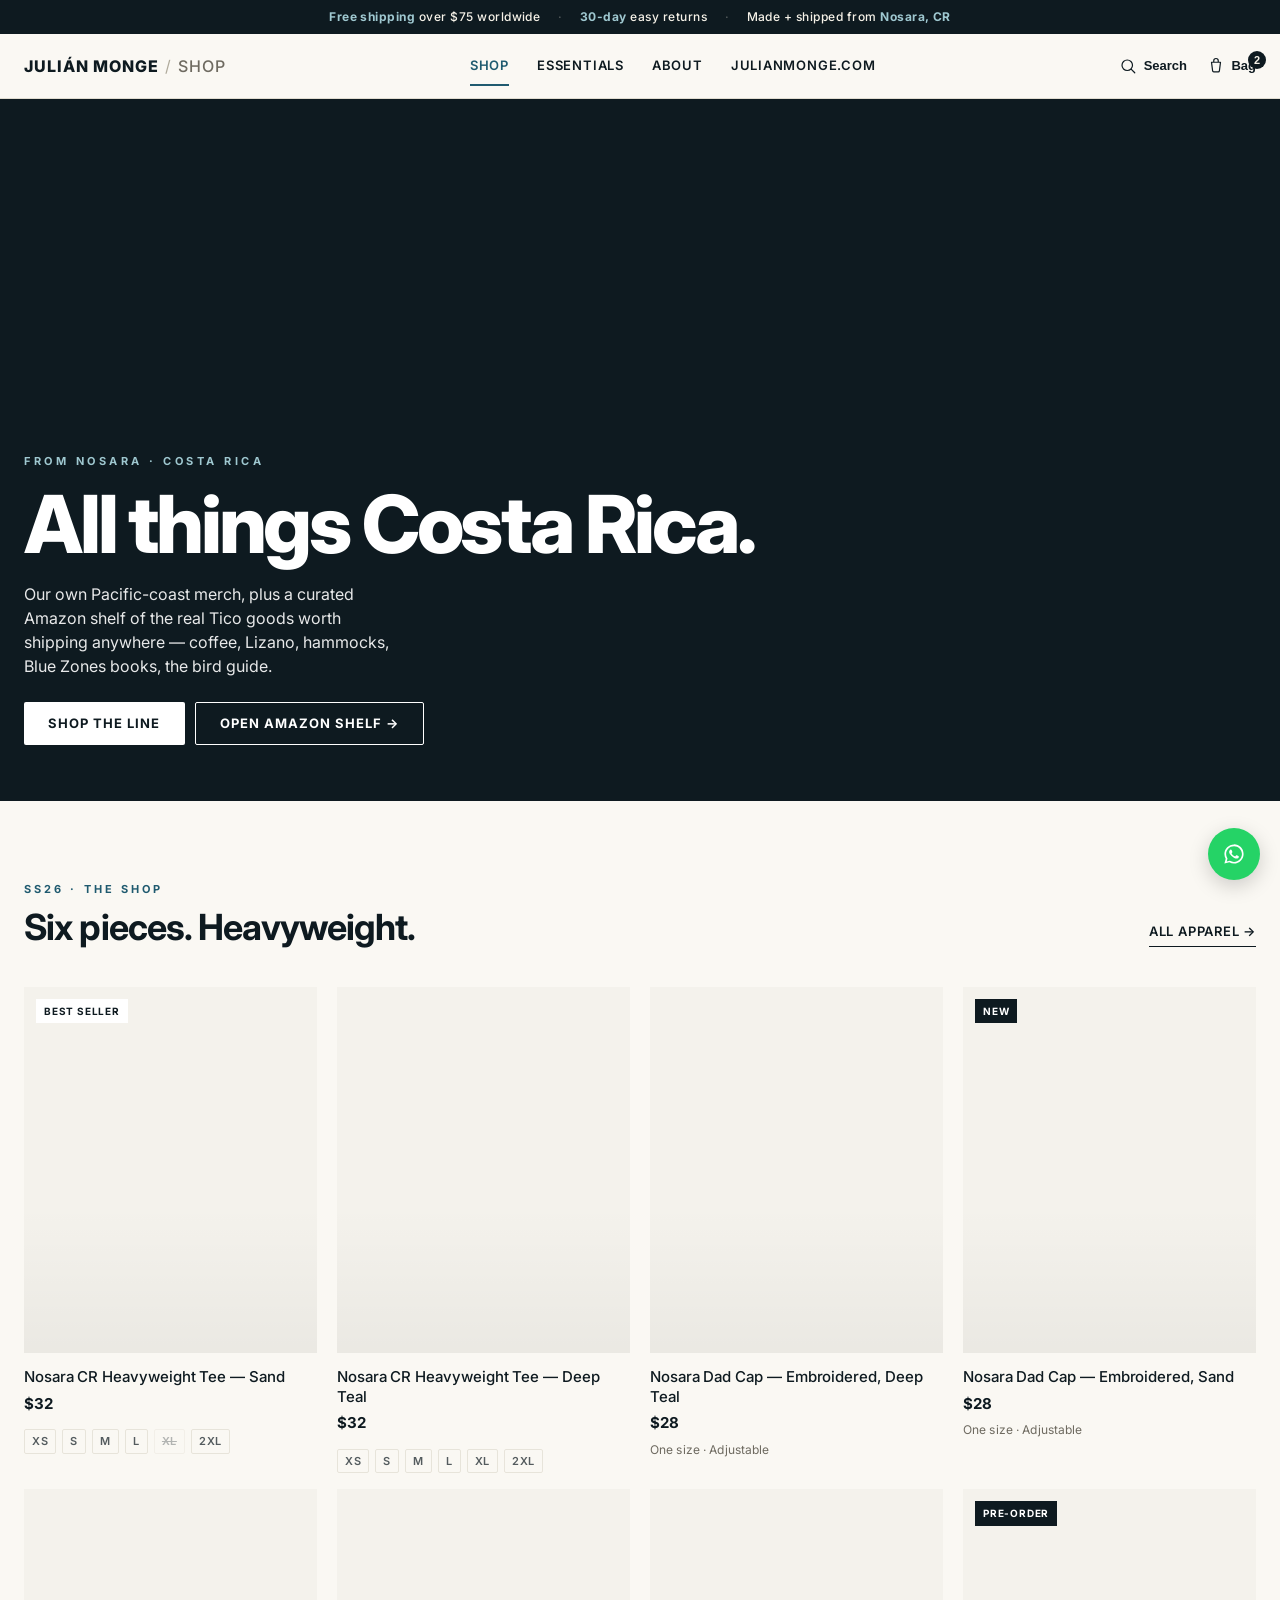
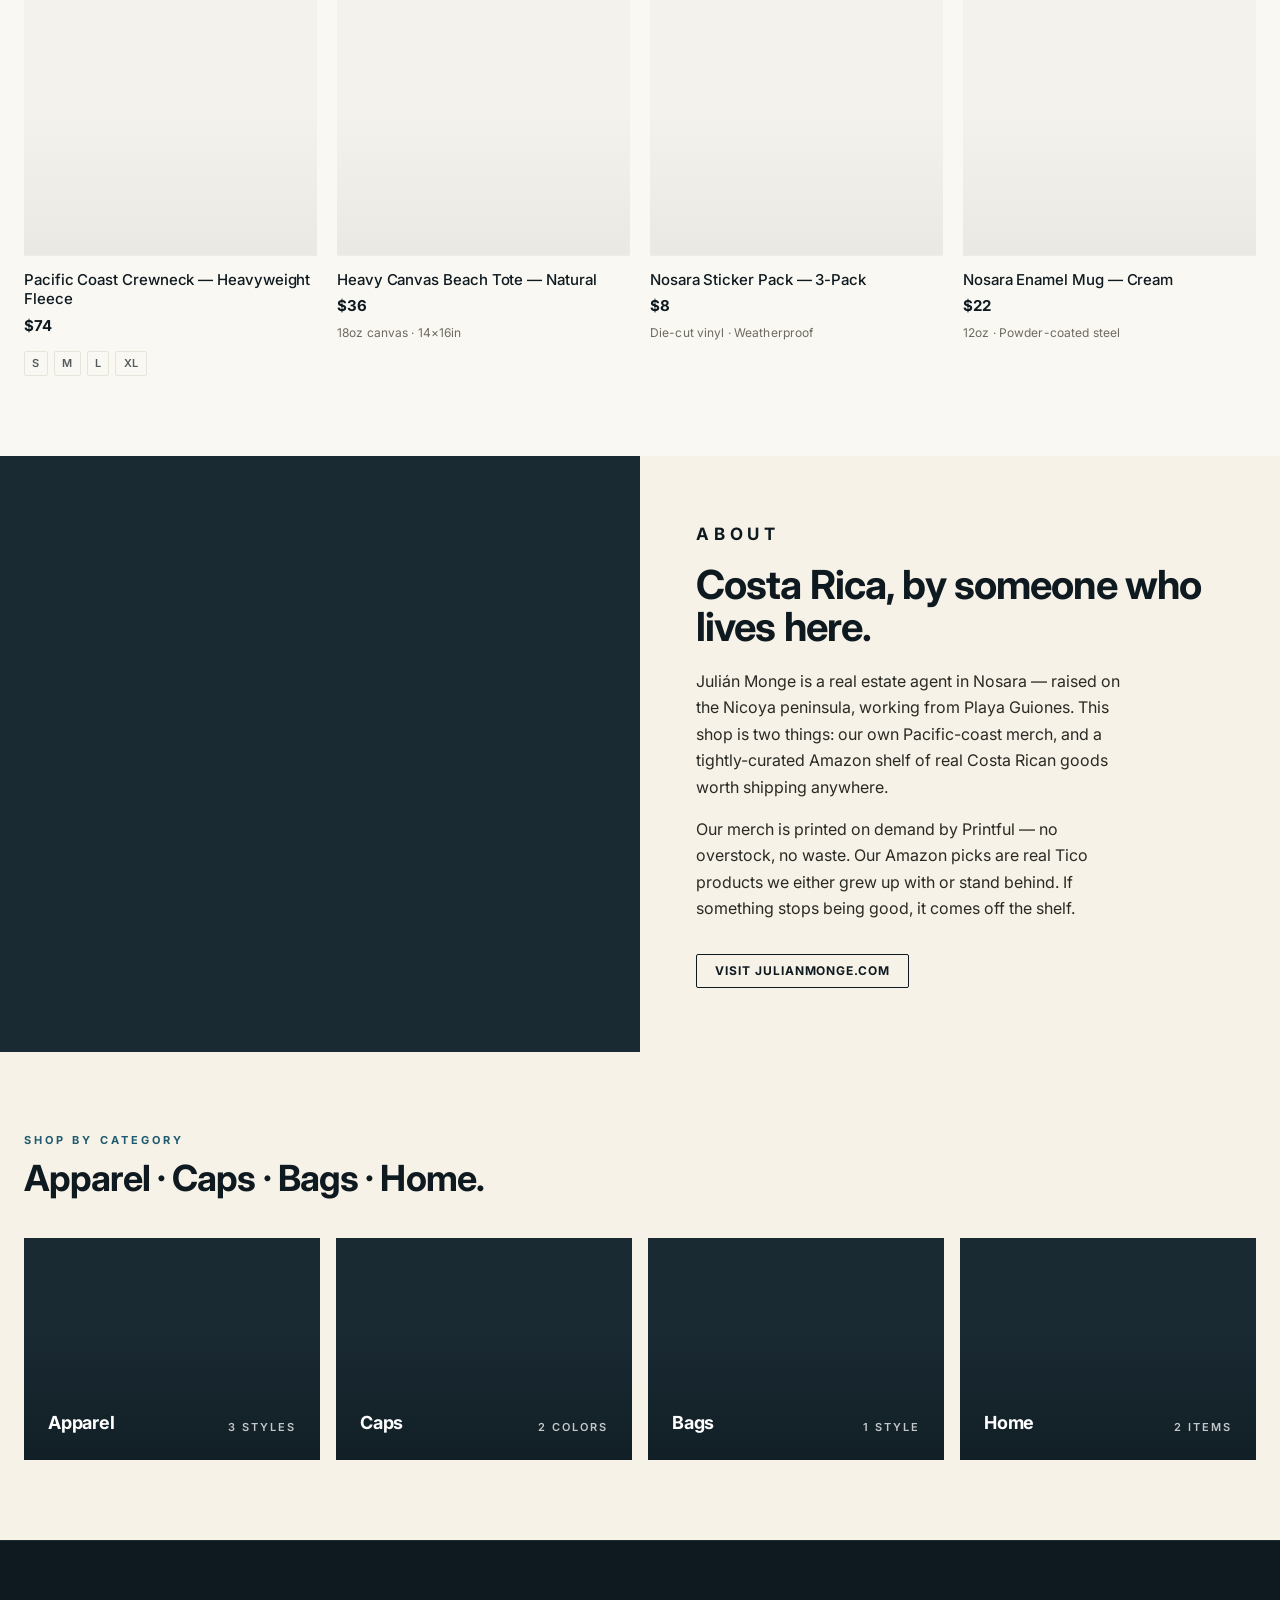
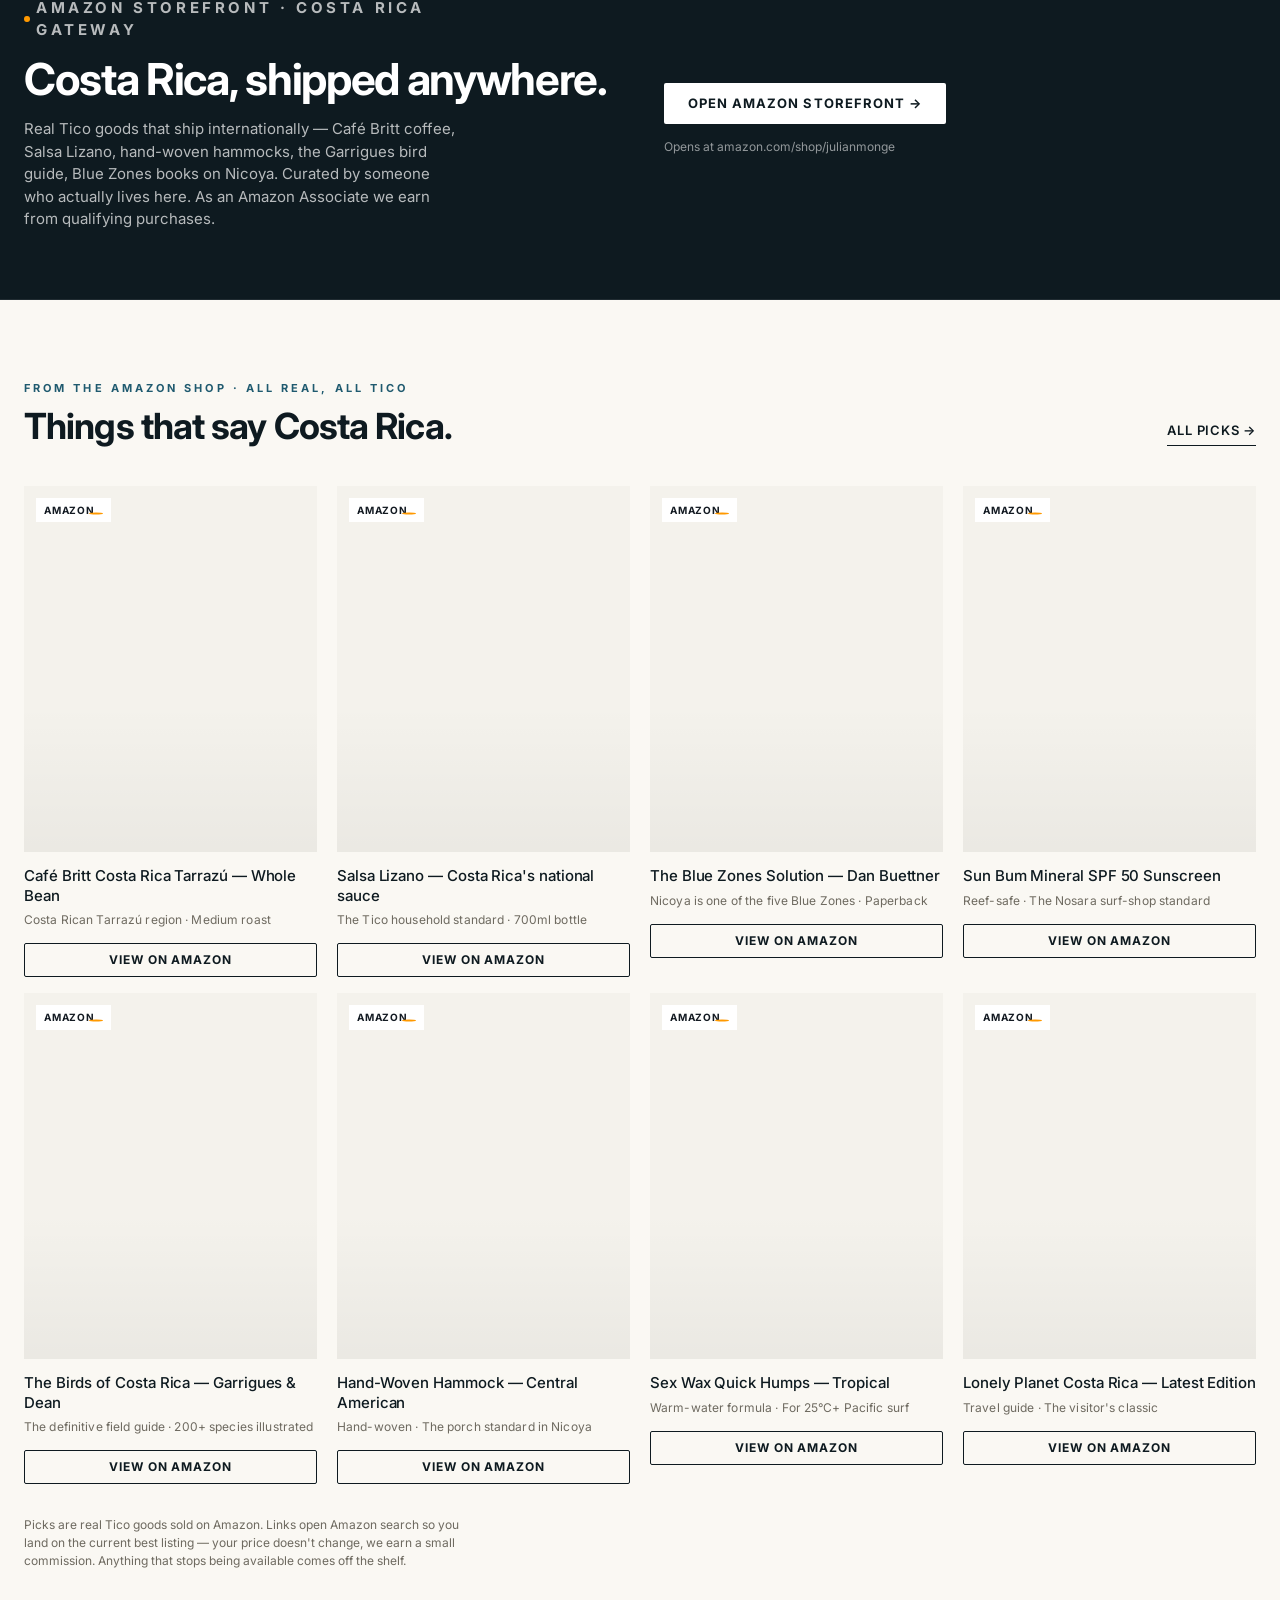
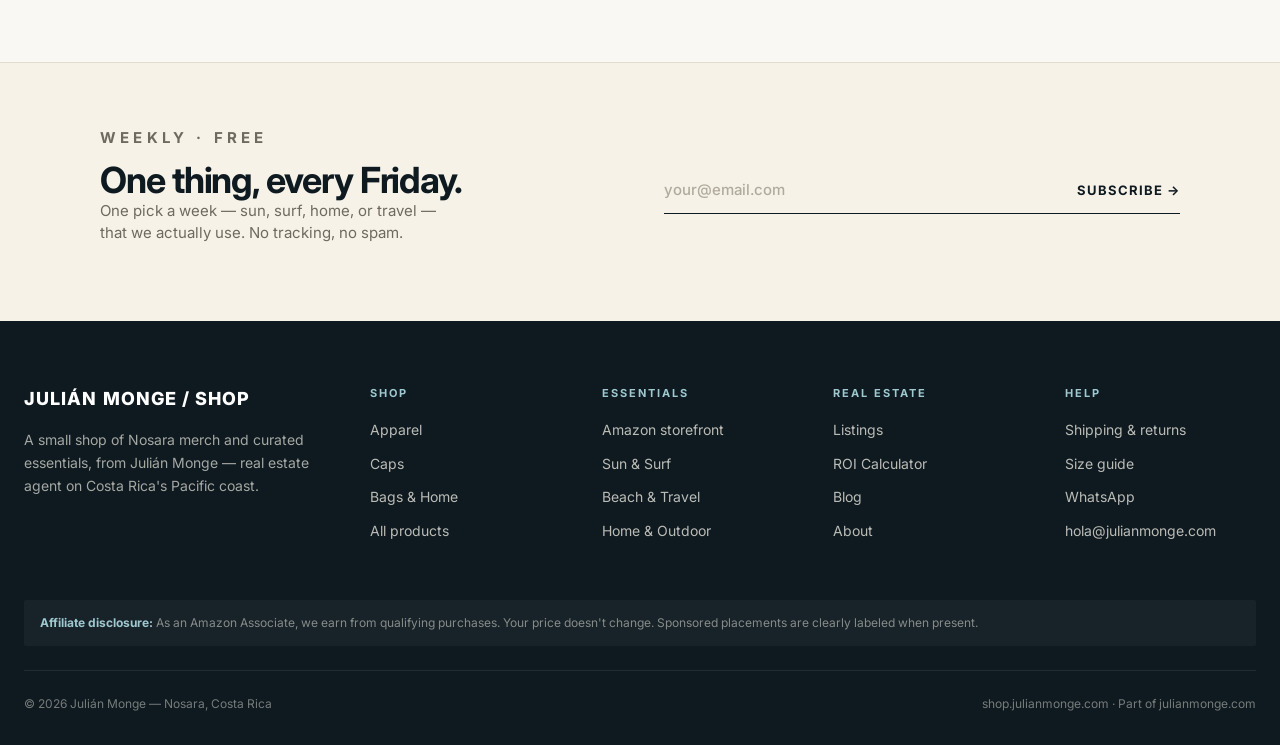
==== commit 1dea391c: "Rebuild merch store: real Unsplash product photos, Costa Rica Amazon picks Ditches all SVG product i" ====
--- a/mockup/index.html
+++ b/mockup/index.html
@@ -3,652 +3,466 @@
 <head>
 <meta charset="utf-8">
 <meta name="viewport" content="width=device-width, initial-scale=1, viewport-fit=cover">
-<title>Shop — Julián Monge · Nosara essentials, vetted.</title>
-<meta name="description" content="Curated essentials for Nosara: reef-safe sun, beach gear, dry bags, travel kit, and our own Nosara merch. Curated by Julián Monge.">
+<title>JM Shop — All things Costa Rica</title>
+<meta name="description" content="Costa Rica merch and curated Amazon picks — Café Britt, Salsa Lizano, Blue Zones books, real reef-safe sun. From Julián Monge in Nosara.">
 
 <link rel="preconnect" href="https://fonts.googleapis.com">
 <link rel="preconnect" href="https://fonts.gstatic.com" crossorigin>
-<link rel="stylesheet" href="https://fonts.googleapis.com/css2?family=Playfair+Display:wght@500;600&family=Inter:wght@300;400;500;600;700;800&display=swap">
+<link rel="preconnect" href="https://images.unsplash.com">
+<link rel="stylesheet" href="https://fonts.googleapis.com/css2?family=Inter:wght@300;400;500;600;700;800;900&display=swap">
 
 <style>
   :root {
-    --deep-teal: #0C2830;
-    --ocean: #17617C;
-    --light-teal: #9FC8D0;
-    --off-white: #F5F0E6;
-    --cream: #FAF6EB;
-    --gray-50: #FAFAF9;
-    --gray-100: #F4F4F2;
-    --gray-200: #E7E5E0;
-    --gray-300: #D4D2CC;
-    --gray-400: #9CA09A;
-    --gray-500: #6B6F6A;
-    --gray-700: #383B38;
+    --ink: #0E1A20;
+    --ink-2: #1A2A33;
+    --teal: #1F5A6F;
+    --teal-light: #9FC8D0;
+    --sand: #E8DFC8;
+    --paper: #F6F2E8;
+    --bg: #FAF8F3;
+    --gray-50: #F4F2EC;
+    --gray-100: #E9E5DA;
+    --gray-200: #D4CFC0;
+    --gray-300: #B0AB9C;
+    --gray-500: #6E6A60;
+    --gray-700: #2A2A24;
     --white: #FFFFFF;
-    --gold: #C9A875;
     --whatsapp: #25D366;
     --amazon: #FF9900;
-    --amazon-dark: #232F3E;
-    --success: #2D7A4D;
-    --rule: #E7E5E0;
-    --serif: 'Playfair Display', Georgia, serif;
-    --sans: 'Inter', system-ui, -apple-system, sans-serif;
-    --shadow-card: 0 1px 2px rgba(12,40,48,0.04), 0 8px 24px rgba(12,40,48,0.06);
-    --shadow-product: 0 1px 1px rgba(0,0,0,0.04), 0 8px 16px rgba(0,0,0,0.06);
-    --btn-radius: 6px;
+    --amazon-dark: #131A22;
+    --rule: #E0DCD0;
+    --sans: 'Inter', -apple-system, BlinkMacSystemFont, sans-serif;
+    --shadow-product: 0 1px 3px rgba(14,26,32,0.04), 0 12px 32px rgba(14,26,32,0.08);
   }
 
   * { box-sizing: border-box; }
   html, body { margin: 0; padding: 0; }
   body {
-    background: var(--white);
-    color: var(--deep-teal);
+    background: var(--bg);
+    color: var(--ink);
     font-family: var(--sans);
     font-weight: 400;
-    line-height: 1.55;
+    line-height: 1.5;
     -webkit-font-smoothing: antialiased;
     -moz-osx-font-smoothing: grayscale;
     overflow-x: hidden;
   }
 
-  h1, h2, h3, h4 { color: var(--deep-teal); margin: 0; line-height: 1.2; }
-  h1 { font-family: var(--sans); font-weight: 600; font-size: clamp(2rem, 4.5vw, 3.5rem); letter-spacing: -0.025em; line-height: 1.05; }
-  h2 { font-family: var(--sans); font-weight: 600; font-size: clamp(1.5rem, 2.6vw, 2rem); letter-spacing: -0.018em; }
-  h3 { font-family: var(--sans); font-weight: 500; font-size: 1.0625rem; letter-spacing: -0.005em; }
-  p { margin: 0 0 0.875rem; }
-  a { color: var(--ocean); text-decoration: none; transition: color 200ms ease; }
-  a:hover { color: var(--deep-teal); }
-
-  .container { max-width: 1440px; margin: 0 auto; padding: 0 1.75rem; }
-  @media (max-width: 749px) { .container { padding: 0 1.125rem; } }
-
-  /* ───────── PROMO STRIP ───────── */
-  .promo {
-    background: var(--deep-teal);
-    color: var(--off-white);
+  h1, h2, h3, h4 { color: var(--ink); margin: 0; letter-spacing: -0.022em; font-weight: 700; }
+  h1 { font-size: clamp(2.5rem, 6.5vw, 5rem); line-height: 0.95; letter-spacing: -0.04em; font-weight: 800; }
+  h2 { font-size: clamp(1.5rem, 3vw, 2.25rem); line-height: 1.05; }
+  h3 { font-size: 0.9375rem; line-height: 1.25; font-weight: 500; letter-spacing: -0.005em; }
+  p { margin: 0 0 0.75rem; }
+  a { color: inherit; text-decoration: none; transition: color 200ms ease; }
+  img { display: block; max-width: 100%; }
+
+  .container { max-width: 1480px; margin: 0 auto; padding: 0 1.5rem; }
+  @media (max-width: 749px) { .container { padding: 0 1rem; } }
+
+  /* ───────── ANNOUNCEMENT BAR ───────── */
+  .announce {
+    background: var(--ink);
+    color: var(--paper);
     font-size: 0.75rem;
-    letter-spacing: 0.02em;
-    padding: 0.625rem 1rem;
+    font-weight: 500;
+    letter-spacing: 0.04em;
+    padding: 0.5rem 1rem;
     text-align: center;
-    display: flex; align-items: center; justify-content: center; gap: 1.5rem;
-  }
-  .promo strong { color: var(--light-teal); font-weight: 600; margin-right: 0.4rem; }
-  .promo__divider { opacity: 0.3; }
-  @media (max-width: 749px) { .promo { font-size: 0.6875rem; gap: 0.875rem; padding: 0.5rem 0.75rem; } .promo__divider { display: none; } }
+  }
+  .announce strong { color: var(--teal-light); font-weight: 700; }
+  .announce__sep { opacity: 0.3; margin: 0 0.875rem; }
+  @media (max-width: 599px) { .announce span:not(:first-child) { display: none; } .announce__sep { display: none; } }
 
   /* ───────── HEADER ───────── */
   .header {
     position: sticky; top: 0; z-index: 70;
-    background: var(--white);
+    background: var(--bg);
     border-bottom: 1px solid var(--rule);
   }
-  .header__inner {
-    display: grid; grid-template-columns: auto 1fr auto;
-    align-items: center; gap: 2.5rem;
-    padding: 1rem 1.75rem;
-    max-width: 1440px; margin: 0 auto;
-  }
-  .lockup {
-    display: inline-flex; align-items: center; gap: 0.75rem;
-    text-decoration: none; color: var(--deep-teal);
-    flex-shrink: 0;
-  }
-  .lockup__badge {
-    width: 36px; height: 36px;
-    border: 1px solid var(--deep-teal);
+  .header__row {
+    display: flex; align-items: center; justify-content: space-between;
+    gap: 2rem;
+    padding: 0.875rem 1.5rem;
+    max-width: 1480px; margin: 0 auto;
+  }
+  .wordmark {
+    font-family: var(--sans);
+    font-weight: 800;
+    font-size: 1rem;
+    letter-spacing: 0.06em;
+    color: var(--ink);
+  }
+  .wordmark__slash { color: var(--gray-300); margin: 0 0.4rem; font-weight: 400; }
+  .wordmark__shop { color: var(--gray-500); font-weight: 500; }
+
+  .nav { display: flex; align-items: center; gap: 1.75rem; }
+  .nav a {
+    font-size: 0.8125rem;
+    font-weight: 600;
+    letter-spacing: 0.06em;
+    color: var(--ink);
+    text-transform: uppercase;
+    padding: 0.5rem 0;
+    position: relative;
+  }
+  .nav a:hover { color: var(--teal); }
+  .nav a.is-active { color: var(--teal); }
+  .nav a.is-active::after {
+    content: ""; position: absolute; left: 0; right: 0; bottom: -2px; height: 2px; background: var(--teal);
+  }
+
+  .header__right { display: flex; align-items: center; gap: 1.25rem; }
+  .iconbtn {
+    color: var(--ink);
+    display: inline-flex; align-items: center; gap: 0.4rem;
+    font-size: 0.8125rem; font-weight: 600;
+    position: relative;
+    background: none; border: 0; cursor: pointer;
+    padding: 0;
+  }
+  .iconbtn:hover { color: var(--teal); }
+  .iconbtn svg { width: 18px; height: 18px; stroke: currentColor; fill: none; stroke-width: 1.6; stroke-linecap: round; stroke-linejoin: round; }
+  .bag-count {
+    position: absolute; top: -6px; right: -10px;
+    background: var(--ink); color: var(--paper);
+    font-size: 0.6875rem; font-weight: 700;
+    width: 18px; height: 18px; border-radius: 50%;
     display: flex; align-items: center; justify-content: center;
-    font-family: var(--serif);
-    font-weight: 500;
-    font-size: 0.9375rem;
-    letter-spacing: 0.04em;
-    line-height: 1;
-  }
-  .lockup__words {
-    display: flex; flex-direction: column;
-    line-height: 1;
-  }
-  .lockup__words strong {
-    font-family: var(--sans);
-    font-weight: 600;
-    font-size: 0.8125rem;
-    letter-spacing: 0.14em;
+  }
+
+  @media (max-width: 899px) {
+    .header__row { gap: 1rem; padding: 0.75rem 1rem; }
+    .nav { display: none; }
+    .iconbtn span { display: none; }
+  }
+
+  /* ───────── HERO ───────── */
+  .hero {
+    position: relative;
+    height: clamp(560px, 78vh, 820px);
+    background-color: var(--ink);
+    background-image:
+      linear-gradient(180deg, rgba(14,26,32,0.30) 0%, rgba(14,26,32,0.10) 40%, rgba(14,26,32,0.75) 100%),
+      url('https://images.unsplash.com/photo-1507525428034-b723cf961d3e?w=2400&q=85&auto=format&fit=crop');
+    background-size: cover;
+    background-position: center;
+    color: var(--white);
+    display: flex; align-items: flex-end;
+    overflow: hidden;
+  }
+  .hero__inner {
+    width: 100%;
+    padding-bottom: 3.5rem;
+  }
+  .hero__eyebrow {
+    font-size: 0.6875rem;
+    font-weight: 700;
+    letter-spacing: 0.32em;
     text-transform: uppercase;
-  }
-  .lockup__words small {
-    font-family: var(--sans);
+    margin: 0 0 1rem;
+    color: var(--teal-light);
+  }
+  .hero h1 {
+    color: var(--white);
+    max-width: 14ch;
+    margin-bottom: 1.25rem;
+  }
+  .hero__lede {
+    font-size: 1rem;
+    max-width: 38ch;
+    margin-bottom: 1.5rem;
+    opacity: 0.9;
     font-weight: 400;
-    font-size: 0.625rem;
-    letter-spacing: 0.26em;
-    text-transform: uppercase;
-    color: var(--gray-500);
-    margin-top: 5px;
-  }
-
-  /* Search bar in header (signal: real store) */
-  .header__search {
-    position: relative;
-    max-width: 520px;
-    width: 100%;
-    justify-self: center;
-  }
-  .header__search input {
-    width: 100%;
-    padding: 0.625rem 2.5rem 0.625rem 2.5rem;
-    border: 1px solid var(--rule);
-    border-radius: var(--btn-radius);
-    background: var(--gray-50);
-    font-family: var(--sans);
-    font-size: 0.875rem;
-    color: var(--deep-teal);
-    transition: border-color 200ms ease, background 200ms ease;
-  }
-  .header__search input:focus {
-    outline: none;
-    border-color: var(--ocean);
-    background: var(--white);
-  }
-  .header__search input::placeholder { color: var(--gray-400); }
-  .header__search-icon {
-    position: absolute; left: 0.875rem; top: 50%;
-    transform: translateY(-50%);
-    color: var(--gray-400);
-    pointer-events: none;
-  }
-  .header__right { display: flex; align-items: center; gap: 1.25rem; }
-  .header__action {
-    color: var(--deep-teal);
-    display: inline-flex; align-items: center; gap: 0.4rem;
-    font-size: 0.8125rem; font-weight: 500;
-    position: relative;
-  }
-  .header__action:hover { color: var(--ocean); }
-  .header__action--label { display: inline; }
-  .cart-badge {
-    position: absolute; top: -6px; right: -10px;
-    background: var(--ocean); color: var(--white);
-    font-size: 0.625rem; font-weight: 700;
-    width: 16px; height: 16px; border-radius: 50%;
-    display: flex; align-items: center; justify-content: center;
-  }
-  .icon { width: 19px; height: 19px; stroke: currentColor; fill: none; stroke-width: 1.6; stroke-linecap: round; stroke-linejoin: round; }
-
-  /* Department nav */
-  .deptnav {
-    border-bottom: 1px solid var(--rule);
-    background: var(--white);
-    position: sticky; top: 65px; z-index: 65;
-  }
-  .deptnav__inner {
-    display: flex; align-items: center; gap: 0.25rem;
-    padding: 0 1.75rem;
-    max-width: 1440px; margin: 0 auto;
-    overflow-x: auto;
-    scrollbar-width: none;
-  }
-  .deptnav__inner::-webkit-scrollbar { display: none; }
-  .deptnav a {
-    color: var(--deep-teal);
-    font-size: 0.8125rem;
-    font-weight: 500;
-    padding: 0.875rem 1.25rem;
-    border-bottom: 2px solid transparent;
-    white-space: nowrap;
-    transition: color 200ms ease, border-color 200ms ease;
-  }
-  .deptnav a:first-child { padding-left: 0; }
-  .deptnav a.is-active { color: var(--ocean); border-bottom-color: var(--ocean); }
-  .deptnav a:hover { color: var(--ocean); }
-  .deptnav__parent {
-    font-size: 0.6875rem; letter-spacing: 0.18em;
-    text-transform: uppercase; color: var(--gray-500);
-    padding-right: 1.25rem; border-right: 1px solid var(--rule);
-    margin-right: 0.75rem;
-  }
-  .deptnav__parent a { color: inherit; padding: 0.875rem 0; border: 0; font-weight: 400; }
-  .deptnav__parent a:hover { color: var(--ocean); }
-
-  @media (max-width: 899px) {
-    .header__inner { grid-template-columns: auto 1fr auto; gap: 1rem; padding: 0.875rem 1.125rem; }
-    .header__search { display: none; }
-    .lockup__words small { display: none; }
-    .header__action--label { display: none; }
-    .deptnav { top: 57px; }
-    .deptnav__inner { padding: 0 1.125rem; }
-    .deptnav__parent { display: none; }
-  }
+  }
+  .hero__ctas { display: flex; gap: 0.625rem; flex-wrap: wrap; }
 
   /* ───────── BUTTONS ───────── */
   .btn {
     display: inline-flex; align-items: center; justify-content: center; gap: 0.5rem;
-    padding: 0.75rem 1.5rem;
+    padding: 0.875rem 1.5rem;
     font-family: var(--sans);
     font-size: 0.8125rem;
-    font-weight: 600;
-    letter-spacing: 0.01em;
-    border: 1px solid currentColor;
+    font-weight: 700;
+    letter-spacing: 0.08em;
+    text-transform: uppercase;
+    border: 0;
     cursor: pointer;
-    transition: all 200ms ease;
-    border-radius: var(--btn-radius);
+    transition: all 180ms ease;
     text-decoration: none;
     line-height: 1;
-  }
-  .btn--primary {
-    background: var(--deep-teal);
-    color: var(--white);
-    border-color: var(--deep-teal);
-  }
-  .btn--primary:hover { background: var(--ocean); border-color: var(--ocean); color: var(--white); }
-  .btn--secondary {
-    background: transparent;
-    color: var(--deep-teal);
-    border-color: var(--gray-300);
-  }
-  .btn--secondary:hover { background: var(--deep-teal); color: var(--white); border-color: var(--deep-teal); }
-  .btn--amazon {
-    background: var(--white);
-    color: var(--amazon-dark);
-    border-color: var(--gray-300);
-  }
-  .btn--amazon:hover { background: var(--amazon); color: var(--amazon-dark); border-color: var(--amazon); }
-  .btn--ghost-light {
-    background: transparent;
-    color: var(--white);
-    border-color: var(--white);
-  }
-  .btn--ghost-light:hover { background: var(--white); color: var(--deep-teal); }
+    border-radius: 2px;
+  }
+  .btn--primary { background: var(--ink); color: var(--white); }
+  .btn--primary:hover { background: var(--teal); color: var(--white); }
+  .btn--white { background: var(--white); color: var(--ink); }
+  .btn--white:hover { background: var(--paper); color: var(--ink); }
+  .btn--ghost-light { background: transparent; color: var(--white); border: 1.5px solid var(--white); }
+  .btn--ghost-light:hover { background: var(--white); color: var(--ink); }
+  .btn--secondary { background: transparent; color: var(--ink); border: 1.5px solid var(--ink); }
+  .btn--secondary:hover { background: var(--ink); color: var(--white); }
   .btn--block { width: 100%; }
-  .btn--sm { padding: 0.5rem 1rem; font-size: 0.75rem; }
-
-  /* ───────── HERO ───────── */
-  .hero {
-    position: relative;
-    background: var(--deep-teal);
-    color: var(--white);
-    overflow: hidden;
-  }
-  .hero__inner {
-    display: grid;
-    grid-template-columns: 1fr 1fr;
-    gap: 3rem;
-    align-items: center;
-    min-height: 480px;
-    padding: 4rem 0;
-  }
-  @media (max-width: 899px) { .hero__inner { grid-template-columns: 1fr; padding: 2.5rem 0; gap: 2rem; min-height: 0; } }
-
-  .hero__eyebrow {
-    font-size: 0.6875rem;
-    font-weight: 600;
-    letter-spacing: 0.22em;
-    text-transform: uppercase;
-    color: var(--light-teal);
-    margin: 0 0 1.25rem;
-  }
-  .hero h1 {
-    color: var(--white);
-    max-width: 18ch;
-    margin-bottom: 1.25rem;
-    font-weight: 700;
-    letter-spacing: -0.03em;
-  }
-  .hero__lede {
-    font-size: 1.0625rem;
-    max-width: 46ch;
-    opacity: 0.88;
-    line-height: 1.55;
-    margin-bottom: 1.75rem;
-    font-weight: 300;
-  }
-  .hero__ctas { display: flex; gap: 0.75rem; flex-wrap: wrap; margin-bottom: 1.5rem; }
-  .hero__trust {
-    display: flex; gap: 1.5rem; flex-wrap: wrap;
-    font-size: 0.75rem; opacity: 0.75;
-    margin-top: 0.5rem;
-  }
-  .hero__trust span { display: inline-flex; align-items: center; gap: 0.4rem; }
-  .hero__trust .dot { width: 4px; height: 4px; background: var(--light-teal); border-radius: 50%; }
-
-  .hero__visual {
-    position: relative;
-    aspect-ratio: 5/4;
-    background: linear-gradient(180deg, #154a5b 0%, #0a1f25 100%);
-    border-radius: 12px;
-    overflow: hidden;
-  }
-  .hero__visual svg { width: 100%; height: 100%; display: block; }
+  .btn--sm { padding: 0.625rem 1.125rem; font-size: 0.75rem; }
+  .btn--amazon-out {
+    background: transparent; color: var(--ink);
+    border: 1.5px solid var(--ink);
+  }
+  .btn--amazon-out:hover { background: var(--amazon); color: var(--amazon-dark); border-color: var(--amazon); }
 
   /* ───────── SECTIONS ───────── */
-  .section { padding: 4.5rem 0; }
-  .section--tight { padding: 2.75rem 0; }
-  .section--cream { background: var(--cream); }
-  .section--gray { background: var(--gray-50); }
-  .section--teal { background: var(--deep-teal); color: var(--white); }
-  .section--teal h2, .section--teal h3 { color: var(--white); }
+  .section { padding: 5rem 0; }
+  .section--tight { padding: 3rem 0; }
+  .section--ink { background: var(--ink); color: var(--white); }
+  .section--ink h2, .section--ink h3 { color: var(--white); }
+  .section--paper { background: var(--paper); }
+  @media (max-width: 749px) { .section { padding: 3.5rem 0; } }
 
   .section__head {
     display: flex; align-items: end; justify-content: space-between;
-    margin-bottom: 2rem; gap: 2rem;
-  }
-  .section__head-text { max-width: 60ch; }
+    margin-bottom: 2.5rem; gap: 2rem;
+  }
   .section__eyebrow {
     font-size: 0.6875rem;
-    font-weight: 600;
-    letter-spacing: 0.22em;
+    font-weight: 700;
+    letter-spacing: 0.28em;
     text-transform: uppercase;
-    color: var(--ocean);
-    margin: 0 0 0.625rem;
-  }
-  .section--teal .section__eyebrow { color: var(--light-teal); }
-  .section__desc {
-    font-size: 0.9375rem;
-    color: var(--gray-500);
-    line-height: 1.55;
-    margin: 0.625rem 0 0;
-    max-width: 56ch;
-  }
-  .section--teal .section__desc { color: rgba(255,255,255,0.75); }
+    color: var(--teal);
+    margin: 0 0 0.75rem;
+  }
+  .section--ink .section__eyebrow { color: var(--teal-light); }
+  .section__head h2 { letter-spacing: -0.025em; }
   .section__cta {
+    font-size: 0.8125rem; font-weight: 600;
+    letter-spacing: 0.06em;
+    text-transform: uppercase;
+    color: var(--ink);
+    border-bottom: 1.5px solid var(--ink);
+    padding-bottom: 0.25rem;
     white-space: nowrap;
-    font-size: 0.8125rem;
-    font-weight: 500;
-    color: var(--ocean);
-    display: inline-flex; align-items: center; gap: 0.4rem;
-  }
-  .section__cta:hover { color: var(--deep-teal); gap: 0.6rem; }
-  @media (max-width: 749px) { .section__head { flex-direction: column; align-items: start; margin-bottom: 1.5rem; } }
-
-  /* ───────── CATEGORY TILES ───────── */
-  .cattiles {
-    display: grid;
-    grid-template-columns: repeat(6, 1fr);
-    gap: 1rem;
-  }
-  @media (max-width: 1099px) { .cattiles { grid-template-columns: repeat(3, 1fr); } }
-  @media (max-width: 599px) { .cattiles { grid-template-columns: repeat(2, 1fr); } }
-  .cattile {
-    background: var(--gray-100);
-    border-radius: 10px;
-    aspect-ratio: 1/1;
-    display: flex; flex-direction: column; align-items: center; justify-content: center;
-    text-decoration: none; color: var(--deep-teal);
-    padding: 1rem;
-    transition: background 220ms ease, transform 220ms ease;
-    text-align: center;
-    gap: 0.5rem;
-  }
-  .cattile:hover { background: var(--deep-teal); color: var(--white); transform: translateY(-2px); }
-  .cattile svg { width: 36px; height: 36px; stroke: currentColor; fill: none; stroke-width: 1.5; }
-  .cattile span {
-    font-size: 0.8125rem; font-weight: 500;
-    letter-spacing: 0.01em;
-  }
-  .cattile small {
-    font-size: 0.6875rem; opacity: 0.55;
+  }
+  .section--ink .section__cta { color: var(--white); border-color: var(--white); }
+  .section__cta:hover { color: var(--teal); border-color: var(--teal); }
+  @media (max-width: 749px) {
+    .section__head { flex-direction: column; align-items: start; margin-bottom: 2rem; }
   }
 
   /* ───────── PRODUCT GRID ───────── */
   .grid {
     display: grid;
     grid-template-columns: repeat(4, 1fr);
-    gap: 1.5rem;
+    gap: 1rem 1.25rem;
   }
   .grid--3 { grid-template-columns: repeat(3, 1fr); }
-  .grid--5 { grid-template-columns: repeat(5, 1fr); }
-  @media (max-width: 1199px) {
-    .grid, .grid--5 { grid-template-columns: repeat(3, 1fr); }
+  .grid--2 { grid-template-columns: repeat(2, 1fr); }
+  @media (max-width: 1099px) {
+    .grid { grid-template-columns: repeat(3, 1fr); }
   }
   @media (max-width: 899px) {
-    .grid, .grid--5 { grid-template-columns: repeat(2, 1fr); }
-    .grid--3 { grid-template-columns: repeat(2, 1fr); }
-  }
-  @media (max-width: 549px) { .grid--3 { grid-template-columns: 1fr; } }
+    .grid, .grid--3 { grid-template-columns: repeat(2, 1fr); }
+  }
+  @media (max-width: 549px) {
+    .grid--3 { grid-template-columns: 1fr; }
+  }
 
   .product {
-    background: var(--white);
-    border: 1px solid var(--rule);
-    border-radius: 10px;
-    overflow: hidden;
-    transition: transform 240ms ease, box-shadow 240ms ease, border-color 240ms ease;
     display: flex; flex-direction: column;
-    text-decoration: none; color: inherit;
+    color: inherit;
     position: relative;
   }
-  .product:hover {
-    transform: translateY(-3px);
-    box-shadow: var(--shadow-product);
-    border-color: var(--gray-300);
-  }
   .product__media {
-    aspect-ratio: 1/1;
-    background: var(--gray-50);
+    aspect-ratio: 4/5;
+    width: 100%;
+    background-color: var(--gray-50);
+    background-size: cover;
+    background-position: center;
+    background-repeat: no-repeat;
     position: relative;
     overflow: hidden;
-  }
-  .product__media svg, .product__media img {
-    width: 100%; height: 100%;
-    display: block; object-fit: cover;
-  }
-  .product__badges {
+    transition: transform 320ms cubic-bezier(0.2, 0.7, 0.3, 1);
+  }
+  .product:hover .product__media { transform: scale(1.015); }
+
+  .product__tag {
     position: absolute; top: 0.75rem; left: 0.75rem;
-    display: flex; flex-direction: column; gap: 0.375rem;
-    z-index: 2;
-  }
-  .badge {
-    font-size: 0.625rem;
-    font-weight: 700;
+    background: var(--white);
+    color: var(--ink);
+    font-size: 0.625rem; font-weight: 700;
     letter-spacing: 0.08em;
     text-transform: uppercase;
-    padding: 0.25rem 0.5rem;
-    border-radius: 3px;
-    display: inline-flex; align-items: center; gap: 0.3rem;
-  }
-  .badge--best { background: var(--deep-teal); color: var(--white); }
-  .badge--new { background: var(--success); color: var(--white); }
-  .badge--low { background: #C6602A; color: var(--white); }
-  .badge--amazon {
-    background: var(--white);
-    color: var(--amazon-dark);
-    border: 1px solid var(--rule);
-    font-weight: 600;
-    letter-spacing: 0;
-    text-transform: none;
-    font-size: 0.6875rem;
-  }
-  .badge--amazon::before {
-    content: "a"; font-weight: 800; color: var(--amazon);
-    font-size: 0.875rem; line-height: 0; margin-right: 1px;
-  }
-
-  .product__heart {
-    position: absolute; top: 0.75rem; right: 0.75rem;
-    background: var(--white);
-    border-radius: 50%;
-    width: 32px; height: 32px;
-    display: flex; align-items: center; justify-content: center;
-    color: var(--gray-500);
+    padding: 0.3rem 0.5rem;
     z-index: 2;
-    border: 0; cursor: pointer;
-    transition: color 200ms ease, transform 200ms ease;
-  }
-  .product__heart:hover { color: #C6602A; transform: scale(1.1); }
-  .product__heart svg { width: 16px; height: 16px; stroke: currentColor; fill: none; stroke-width: 1.8; }
+  }
+  .product__tag--dark { background: var(--ink); color: var(--white); }
+  .product__tag--amazon { background: var(--white); color: var(--amazon-dark); display: inline-flex; align-items: center; gap: 0.25rem; }
+  .product__tag--amazon::before { content: "amazon"; color: var(--amazon-dark); font-weight: 700; }
+  .product__tag--amazon::after { content: ""; display: inline-block; width: 14px; height: 5px; background: var(--amazon); border-radius: 50%; transform: scaleY(0.4); margin-top: 6px; margin-left: -10px; }
 
   .product__body {
-    padding: 1rem 1rem 1.125rem;
-    display: flex; flex-direction: column; gap: 0.5rem;
-    flex: 1;
-  }
-  .product__cat {
-    font-size: 0.6875rem;
-    letter-spacing: 0.14em;
-    text-transform: uppercase;
-    color: var(--gray-500);
-    font-weight: 500;
+    padding: 0.875rem 0 0;
+    display: flex; flex-direction: column; gap: 0.375rem;
   }
   .product__title {
-    font-family: var(--sans);
     font-size: 0.9375rem;
     font-weight: 500;
-    color: var(--deep-teal);
+    color: var(--ink);
     line-height: 1.3;
-    letter-spacing: -0.005em;
     margin: 0;
   }
-  .product__note {
-    font-size: 0.8125rem;
-    color: var(--gray-500);
-    line-height: 1.45;
-    font-style: italic;
-    border-left: 2px solid var(--light-teal);
-    padding-left: 0.625rem;
-    margin: 0.125rem 0 0.25rem;
-  }
-  .product__rating {
-    display: flex; align-items: center; gap: 0.4rem;
+  .product__price {
+    display: flex; align-items: baseline; gap: 0.5rem;
+    font-size: 0.9375rem;
+    font-weight: 600;
+    color: var(--ink);
+  }
+  .product__price s { color: var(--gray-300); font-weight: 400; font-size: 0.875rem; }
+  .product__meta {
     font-size: 0.75rem;
     color: var(--gray-500);
-  }
-  .product__rating .stars {
-    color: var(--gold);
-    font-size: 0.875rem;
-    letter-spacing: -1px;
-  }
-  .product__price {
-    display: flex; align-items: baseline; gap: 0.5rem;
-    margin-top: auto;
-  }
-  .product__price strong {
-    font-size: 1.125rem;
-    font-weight: 700;
-    color: var(--deep-teal);
-    letter-spacing: -0.01em;
-  }
-  .product__price s {
-    color: var(--gray-400);
-    font-size: 0.8125rem;
-    font-weight: 400;
-  }
-  .product__price em {
-    color: var(--success);
-    font-style: normal;
-    font-size: 0.75rem;
-    font-weight: 600;
-  }
-  .product__cta {
+    letter-spacing: 0.01em;
+  }
+  .product__sizes {
+    display: flex; gap: 0.375rem;
     margin-top: 0.5rem;
   }
-
-  /* ───────── MERCH PRODUCT VARIANT ───────── */
-  .merch-card .product__media { background: var(--gray-100); }
-
-  /* ───────── TRUST STRIP ───────── */
-  .trust {
+  .product__sizes span {
+    font-size: 0.6875rem; font-weight: 600;
+    color: var(--ink); opacity: 0.7;
+    padding: 0.2rem 0.45rem;
+    border: 1px solid var(--rule);
+    border-radius: 2px;
+    letter-spacing: 0.04em;
+  }
+  .product__sizes span.is-out {
+    opacity: 0.3;
+    text-decoration: line-through;
+  }
+
+  /* ───────── HERO SPLIT (Editorial moment) ───────── */
+  .editorial {
     display: grid;
-    grid-template-columns: repeat(4, 1fr);
-    gap: 1.5rem;
-    padding: 2rem 0;
-    border-top: 1px solid var(--rule);
-    border-bottom: 1px solid var(--rule);
-  }
-  @media (max-width: 899px) { .trust { grid-template-columns: repeat(2, 1fr); gap: 1rem; } }
-  @media (max-width: 549px) { .trust { grid-template-columns: 1fr; } }
-  .trust__item {
-    display: flex; align-items: center; gap: 0.875rem;
-  }
-  .trust__icon {
-    width: 36px; height: 36px;
-    color: var(--ocean);
-    flex-shrink: 0;
-  }
-  .trust__icon svg { width: 100%; height: 100%; stroke: currentColor; fill: none; stroke-width: 1.5; }
-  .trust__text strong {
-    display: block;
-    font-size: 0.875rem;
-    font-weight: 600;
-    color: var(--deep-teal);
-    margin-bottom: 0.125rem;
-  }
-  .trust__text span {
-    font-size: 0.75rem;
-    color: var(--gray-500);
-  }
-
-  /* ───────── ABOUT (small editorial moment) ───────── */
-  .about {
-    display: grid;
-    grid-template-columns: 5fr 7fr;
-    gap: 4rem;
-    align-items: center;
-  }
-  @media (max-width: 899px) { .about { grid-template-columns: 1fr; gap: 2rem; } }
-  .about__media {
-    aspect-ratio: 4/5;
-    border-radius: 10px;
-    overflow: hidden;
-    background: var(--deep-teal);
-  }
-  .about__media svg { width: 100%; height: 100%; }
-  .about__body p {
+    grid-template-columns: 1fr 1fr;
+    gap: 0;
+    min-height: 480px;
+    align-items: stretch;
+  }
+  @media (max-width: 899px) { .editorial { grid-template-columns: 1fr; } }
+  .editorial__media {
+    background-color: var(--ink-2);
+    background-size: cover;
+    background-position: center;
+    min-height: 360px;
+  }
+  .editorial__body {
+    padding: 4rem 3.5rem;
+    display: flex; flex-direction: column; justify-content: center;
+    background: var(--paper);
+  }
+  @media (max-width: 749px) {
+    .editorial__body { padding: 2.5rem 1.5rem; }
+  }
+  .editorial__body p {
     font-size: 1rem;
     color: var(--gray-700);
-    line-height: 1.7;
-  }
-  .about__body p:first-of-type {
+    line-height: 1.65;
+    margin-bottom: 1rem;
+    max-width: 44ch;
+  }
+  .editorial__body p:first-of-type {
+    font-size: 1.0625rem;
+    color: var(--ink);
+  }
+
+  /* ───────── AMAZON CALLOUT BAND ───────── */
+  .amzbanner {
+    background: var(--ink);
+    color: var(--white);
+    padding: 3.5rem 0;
+    border-top: 1px solid rgba(255,255,255,0.08);
+    border-bottom: 1px solid rgba(255,255,255,0.08);
+  }
+  .amzbanner__inner {
+    display: grid; grid-template-columns: 1fr 1fr; gap: 3rem;
+    align-items: center;
+  }
+  @media (max-width: 899px) { .amzbanner__inner { grid-template-columns: 1fr; gap: 1.25rem; } }
+  .amzbanner__amazon {
+    font-size: 0.6875rem; font-weight: 700; letter-spacing: 0.24em;
+    text-transform: uppercase; color: var(--amazon);
+    display: inline-flex; align-items: center; gap: 0.4rem;
+    margin-bottom: 0.875rem;
+  }
+  .amzbanner__amazon::before { content: ""; width: 6px; height: 6px; background: var(--amazon); border-radius: 50%; }
+  .amzbanner h2 { color: var(--white); }
+  .amzbanner p { color: rgba(255,255,255,0.7); font-size: 0.9375rem; max-width: 48ch; }
+  .amzbanner__actions { display: flex; gap: 0.625rem; flex-wrap: wrap; }
+
+  /* ───────── CATEGORY MARQUEE TILES ───────── */
+  .cats {
+    display: grid; grid-template-columns: repeat(4, 1fr); gap: 1rem;
+  }
+  @media (max-width: 749px) { .cats { grid-template-columns: repeat(2, 1fr); } }
+  .cat {
+    aspect-ratio: 4/3;
+    background-color: var(--ink-2);
+    background-size: cover; background-position: center;
+    position: relative;
+    overflow: hidden;
+    color: var(--white);
+    display: flex; align-items: end;
+  }
+  .cat::after {
+    content: "";
+    position: absolute; inset: 0;
+    background: linear-gradient(180deg, transparent 40%, rgba(14,26,32,0.7) 100%);
+  }
+  .cat__label {
+    position: relative; z-index: 2;
+    padding: 1.5rem;
+    display: flex; align-items: end; justify-content: space-between;
+    width: 100%;
+    font-weight: 700;
     font-size: 1.125rem;
-    color: var(--deep-teal);
-  }
-  .about__sig {
-    margin-top: 1.5rem;
-    font-family: var(--serif);
-    font-style: italic;
-    font-size: 1.25rem;
-    color: var(--ocean);
-  }
+    letter-spacing: -0.01em;
+  }
+  .cat__label small {
+    font-size: 0.6875rem; font-weight: 600; letter-spacing: 0.18em;
+    text-transform: uppercase;
+    opacity: 0.75;
+  }
+  .cat:hover .cat__media { transform: scale(1.04); }
 
   /* ───────── NEWSLETTER ───────── */
-  .newsletter {
-    background: var(--deep-teal);
-    color: var(--white);
-    padding: 4rem 0;
-  }
+  .newsletter { background: var(--paper); padding: 4rem 0; border-top: 1px solid var(--rule); }
   .newsletter__inner {
-    display: grid; grid-template-columns: 1fr 1fr; gap: 3rem; align-items: center;
-  }
-  @media (max-width: 899px) { .newsletter__inner { grid-template-columns: 1fr; gap: 1.5rem; } }
-  .newsletter h2 { color: var(--white); }
-  .newsletter p { color: rgba(255,255,255,0.7); font-size: 0.9375rem; max-width: 44ch; }
+    display: grid; grid-template-columns: 1fr 1fr; gap: 3rem; align-items: center; max-width: 1080px; margin: 0 auto;
+  }
+  @media (max-width: 749px) { .newsletter__inner { grid-template-columns: 1fr; gap: 1rem; } }
+  .newsletter h2 { letter-spacing: -0.03em; }
+  .newsletter p { font-size: 0.9375rem; color: var(--gray-500); max-width: 40ch; }
   .newsletter__form {
     display: flex; gap: 0;
-    border: 1px solid rgba(255,255,255,0.25);
-    border-radius: var(--btn-radius);
-    overflow: hidden;
-    background: rgba(255,255,255,0.06);
+    border-bottom: 1.5px solid var(--ink);
+    padding-bottom: 0.25rem;
   }
   .newsletter__form input {
-    flex: 1; padding: 0.875rem 1rem;
+    flex: 1; padding: 0.625rem 0;
     border: 0; background: transparent;
-    font-family: var(--sans); font-size: 0.875rem;
-    color: var(--white);
+    font-family: var(--sans); font-size: 0.9375rem;
+    color: var(--ink); font-weight: 500;
   }
   .newsletter__form input:focus { outline: none; }
-  .newsletter__form input::placeholder { color: rgba(255,255,255,0.5); }
+  .newsletter__form input::placeholder { color: var(--gray-300); }
   .newsletter__form button {
-    background: var(--white); color: var(--deep-teal);
-    border: 0; padding: 0.875rem 1.5rem;
+    background: transparent; color: var(--ink);
+    border: 0; padding: 0.625rem 0;
     font-family: var(--sans); font-size: 0.8125rem;
-    font-weight: 600; cursor: pointer;
-    transition: background 200ms ease;
-  }
-  .newsletter__form button:hover { background: var(--light-teal); }
-  .newsletter__fine { font-size: 0.6875rem; opacity: 0.5; margin-top: 0.625rem; }
+    font-weight: 700; letter-spacing: 0.08em;
+    text-transform: uppercase;
+    cursor: pointer;
+  }
+  .newsletter__form button:hover { color: var(--teal); }
 
   /* ───────── FOOTER ───────── */
-  .footer {
-    background: var(--gray-100);
-    color: var(--deep-teal);
-    padding: 4rem 0 2rem;
-    border-top: 1px solid var(--rule);
-  }
+  .footer { background: var(--ink); color: var(--paper); padding: 4rem 0 2rem; }
   .footer__top {
     display: grid;
     grid-template-columns: 1.6fr 1fr 1fr 1fr 1fr;
@@ -657,751 +471,367 @@
   }
   @media (max-width: 1099px) { .footer__top { grid-template-columns: 1fr 1fr 1fr; } }
   @media (max-width: 599px) { .footer__top { grid-template-columns: 1fr 1fr; } }
+  .footer__brand .wordmark { color: var(--white); font-size: 1.125rem; }
   .footer__brand p {
-    font-size: 0.875rem;
-    color: var(--gray-500);
-    line-height: 1.6;
-    max-width: 36ch;
-    margin-top: 1rem;
+    font-size: 0.875rem; color: rgba(246,242,232,0.65); line-height: 1.65;
+    max-width: 36ch; margin-top: 1rem;
   }
   .footer h4 {
-    font-family: var(--sans); font-size: 0.6875rem;
-    letter-spacing: 0.18em; text-transform: uppercase;
-    color: var(--deep-teal); font-weight: 700;
+    font-size: 0.6875rem; letter-spacing: 0.18em; text-transform: uppercase;
+    color: var(--teal-light); font-weight: 700;
     margin: 0 0 1rem;
   }
   .footer ul { list-style: none; padding: 0; margin: 0; }
   .footer li { margin-bottom: 0.6rem; }
-  .footer a {
-    color: var(--gray-700); font-size: 0.875rem;
-    font-weight: 400;
-  }
-  .footer a:hover { color: var(--ocean); }
+  .footer a { color: rgba(246,242,232,0.75); font-size: 0.875rem; }
+  .footer a:hover { color: var(--white); }
   .footer__bottom {
-    border-top: 1px solid var(--rule);
+    border-top: 1px solid rgba(255,255,255,0.08);
     padding-top: 1.5rem;
-    display: flex; justify-content: space-between; align-items: center;
-    font-size: 0.75rem; color: var(--gray-500);
-    flex-wrap: wrap; gap: 1rem;
-  }
-  .footer__disclaimer {
-    background: var(--white);
+    display: flex; justify-content: space-between;
+    font-size: 0.75rem; color: rgba(246,242,232,0.45);
+    flex-wrap: wrap; gap: 0.75rem;
+  }
+  .footer__disclosure {
+    font-size: 0.75rem; color: rgba(246,242,232,0.5);
+    line-height: 1.55;
+    background: rgba(255,255,255,0.04);
     padding: 0.875rem 1rem;
-    border-radius: 6px;
-    font-size: 0.75rem;
-    color: var(--gray-500);
-    line-height: 1.55;
-    margin-top: 2rem;
-    border: 1px solid var(--rule);
+    margin-bottom: 1.5rem;
+    border-radius: 2px;
   }
 
   /* ───────── FLOATING WHATSAPP ───────── */
   .wa-float {
     position: fixed; bottom: 1.25rem; right: 1.25rem;
-    width: 54px; height: 54px; border-radius: 50%;
+    width: 52px; height: 52px; border-radius: 50%;
     background: var(--whatsapp); color: var(--white);
     display: inline-flex; align-items: center; justify-content: center;
-    box-shadow: 0 6px 20px rgba(0,0,0,0.2);
+    box-shadow: 0 6px 20px rgba(0,0,0,0.18);
     z-index: 90;
-    transition: transform 200ms ease, box-shadow 200ms ease;
-  }
-  .wa-float:hover {
-    transform: translateY(-2px) scale(1.04);
-    color: var(--white);
-  }
-  .wa-float svg { width: 26px; height: 26px; fill: currentColor; }
+    transition: transform 200ms ease;
+  }
+  .wa-float:hover { transform: translateY(-2px) scale(1.04); color: var(--white); }
+  .wa-float svg { width: 24px; height: 24px; fill: currentColor; }
 </style>
 </head>
 <body>
 
-<!-- ═════════ PROMO STRIP ═════════ -->
-<div class="promo">
-  <span><strong>Free shipping</strong> on merch over $75 — worldwide</span>
-  <span class="promo__divider">·</span>
-  <span><strong>New picks</strong> added weekly</span>
-  <span class="promo__divider">·</span>
-  <span><strong>Curated by Julián</strong> from Nosara, CR</span>
+<!-- ═════════ ANNOUNCEMENT ═════════ -->
+<div class="announce">
+  <span><strong>Free shipping</strong> over $75 worldwide</span>
+  <span class="announce__sep">·</span>
+  <span><strong>30-day</strong> easy returns</span>
+  <span class="announce__sep">·</span>
+  <span>Made + shipped from <strong>Nosara, CR</strong></span>
 </div>
 
 <!-- ═════════ HEADER ═════════ -->
-<header class="header" role="banner">
-  <div class="header__inner">
-    <a href="https://julianmonge.com" class="lockup" aria-label="Julián Monge — Real Estate">
-      <span class="lockup__badge">JM</span>
-      <span class="lockup__words">
-        <strong>JULIÁN MONGE</strong>
-        <small>SHOP · NOSARA, CR</small>
-      </span>
+<header class="header">
+  <div class="header__row">
+    <a href="/" class="wordmark">
+      JULIÁN MONGE<span class="wordmark__slash">/</span><span class="wordmark__shop">SHOP</span>
     </a>
-    <div class="header__search" role="search">
-      <span class="header__search-icon">
-        <svg class="icon" viewBox="0 0 24 24"><circle cx="11" cy="11" r="7"/><line x1="21" y1="21" x2="16.5" y2="16.5"/></svg>
-      </span>
-      <input type="search" placeholder="Search reef-safe sun, dry bags, hammocks…" aria-label="Search the shop">
-    </div>
+    <nav class="nav">
+      <a href="#shop" class="is-active">Shop</a>
+      <a href="#essentials">Essentials</a>
+      <a href="#about">About</a>
+      <a href="https://julianmonge.com">Julianmonge.com</a>
+    </nav>
     <div class="header__right">
-      <a href="#account" class="header__action" aria-label="Account">
-        <svg class="icon" viewBox="0 0 24 24"><circle cx="12" cy="8" r="4"/><path d="M4 21c0-4.4 3.6-8 8-8s8 3.6 8 8"/></svg>
-        <span class="header__action--label">Account</span>
-      </a>
-      <a href="#cart" class="header__action" aria-label="Cart">
-        <svg class="icon" viewBox="0 0 24 24"><path d="M6 7h12l-1.5 11.5a1.5 1.5 0 0 1-1.5 1.3H9a1.5 1.5 0 0 1-1.5-1.3L6 7zM9 7V5a3 3 0 0 1 6 0v2"/></svg>
-        <span class="header__action--label">Cart</span>
-        <span class="cart-badge">3</span>
-      </a>
+      <button class="iconbtn" aria-label="Search">
+        <svg viewBox="0 0 24 24"><circle cx="11" cy="11" r="7"/><line x1="21" y1="21" x2="16.5" y2="16.5"/></svg>
+        <span>Search</span>
+      </button>
+      <button class="iconbtn" aria-label="Bag">
+        <svg viewBox="0 0 24 24"><path d="M6 7h12l-1.5 11.5a1.5 1.5 0 0 1-1.5 1.3H9a1.5 1.5 0 0 1-1.5-1.3L6 7zM9 7V5a3 3 0 0 1 6 0v2"/></svg>
+        <span>Bag</span>
+        <span class="bag-count">2</span>
+      </button>
     </div>
   </div>
-
-  <!-- Department nav -->
-  <nav class="deptnav" aria-label="Departments">
-    <div class="deptnav__inner">
-      <span class="deptnav__parent"><a href="https://julianmonge.com">julianmonge.com</a></span>
-      <a href="#" class="is-active">All</a>
-      <a href="#essentials">Nosara Essentials</a>
-      <a href="#sun">Sun &amp; Surf</a>
-      <a href="#beach">Beach</a>
-      <a href="#travel">Travel</a>
-      <a href="#home">Home &amp; Outdoor</a>
-      <a href="#merch">Merch</a>
-      <a href="#guides">Guides</a>
-    </div>
-  </nav>
 </header>
 
 <!-- ═════════ HERO ═════════ -->
 <section class="hero">
-  <div class="container">
-    <div class="hero__inner">
-      <div>
-        <p class="hero__eyebrow">Nosara, Costa Rica · Curated by Julián</p>
-        <h1>The gear we actually use.</h1>
-        <p class="hero__lede">Reef-safe sun. Dry bags that survive monsoon. Hammocks that hold up. A short, opinionated shelf of essentials for life on the Nicoya peninsula — plus our own Nosara merch.</p>
-        <div class="hero__ctas">
-          <a class="btn btn--primary" href="#essentials">Shop essentials</a>
-          <a class="btn btn--ghost-light" href="#merch">Browse merch</a>
-        </div>
-        <div class="hero__trust">
-          <span><span class="dot"></span>4.8★ across 1,240+ buyers</span>
-          <span><span class="dot"></span>Ships from Amazon &amp; from us</span>
-          <span><span class="dot"></span>Returns within 30 days</span>
-        </div>
-      </div>
-      <div class="hero__visual">
-        <!-- Stylized aerial-feel SVG, not illustrative — quieter than before -->
-        <svg viewBox="0 0 800 640" preserveAspectRatio="xMidYMid slice" xmlns="http://www.w3.org/2000/svg">
-          <defs>
-            <linearGradient id="heroBg" x1="0" y1="0" x2="0" y2="1">
-              <stop offset="0%" stop-color="#1a4654"/>
-              <stop offset="60%" stop-color="#0e3240"/>
-              <stop offset="100%" stop-color="#081a22"/>
-            </linearGradient>
-            <linearGradient id="heroSand" x1="0" y1="0" x2="0" y2="1">
-              <stop offset="0%" stop-color="#c7b890" stop-opacity="0.6"/>
-              <stop offset="100%" stop-color="#c7b890" stop-opacity="0.1"/>
-            </linearGradient>
-          </defs>
-          <rect width="800" height="640" fill="url(#heroBg)"/>
-          <!-- Aerial water suggestion: stacked horizontal lines -->
-          <g stroke="#F5F0E6" stroke-width="0.5" fill="none" opacity="0.10">
-            <path d="M0,120 Q200,116 400,120 T800,120"/>
-            <path d="M0,160 Q200,156 400,160 T800,160"/>
-            <path d="M0,200 Q200,196 400,200 T800,200"/>
-            <path d="M0,240 Q200,236 400,240 T800,240"/>
-            <path d="M0,280 Q200,276 400,280 T800,280"/>
-            <path d="M0,320 Q200,316 400,320 T800,320"/>
-            <path d="M0,360 Q200,356 400,360 T800,360"/>
-            <path d="M0,400 Q200,396 400,400 T800,400"/>
-            <path d="M0,440 Q200,436 400,440 T800,440"/>
-          </g>
-          <!-- Foam line where sand meets water -->
-          <path d="M0,470 Q150,465 300,470 Q450,478 600,468 Q700,460 800,470 L800,475 L0,475 Z" fill="#F5F0E6" opacity="0.2"/>
-          <!-- Sand -->
-          <path d="M0,475 Q200,470 400,478 Q600,488 800,475 L800,640 L0,640 Z" fill="url(#heroSand)"/>
-          <!-- Subtle product silhouettes on sand: surfboard + bag (anchoring) -->
-          <g opacity="0.85">
-            <!-- Surfboard -->
-            <ellipse cx="280" cy="555" rx="80" ry="14" fill="#0a1820" opacity="0.25"/>
-            <ellipse cx="280" cy="548" rx="80" ry="12" fill="#F5F0E6"/>
-            <line x1="200" y1="548" x2="360" y2="548" stroke="#c7b890" stroke-width="0.6" opacity="0.6"/>
-            <circle cx="356" cy="548" r="2.5" fill="#0C2830"/>
-            <!-- Dry bag silhouette -->
-            <ellipse cx="500" cy="588" rx="38" ry="8" fill="#0a1820" opacity="0.25"/>
-            <path d="M468,584 L470,520 Q470,512 478,510 L522,510 Q530,512 530,520 L532,584 Z" fill="#17617C"/>
-            <path d="M468,584 L470,520 Q470,512 478,510 L482,510 L482,584 Z" fill="#0C2830" opacity="0.3"/>
-            <ellipse cx="500" cy="512" rx="26" ry="3" fill="#0a2330"/>
-            <rect x="486" y="498" width="28" height="14" rx="2" fill="#0C2830"/>
-            <line x1="475" y1="540" x2="525" y2="540" stroke="#F5F0E6" stroke-width="0.4" opacity="0.4"/>
-          </g>
-          <!-- Brand watermark bottom right -->
-          <g transform="translate(680,610)" opacity="0.4">
-            <text font-family="Inter, sans-serif" font-size="9" letter-spacing="3" fill="#F5F0E6">JM SHOP · 2026</text>
-          </g>
-        </svg>
-      </div>
+  <div class="container hero__inner">
+    <p class="hero__eyebrow">From Nosara · Costa Rica</p>
+    <h1>All things Costa Rica.</h1>
+    <p class="hero__lede">Our own Pacific-coast merch, plus a curated Amazon shelf of the real Tico goods worth shipping anywhere — coffee, Lizano, hammocks, Blue Zones books, the bird guide.</p>
+    <div class="hero__ctas">
+      <a class="btn btn--white" href="#shop">Shop the line</a>
+      <a class="btn btn--ghost-light" href="#essentials">Open Amazon shelf →</a>
     </div>
   </div>
 </section>
 
-<!-- ═════════ TRUST STRIP ═════════ -->
-<div class="container">
-  <div class="trust">
-    <div class="trust__item">
-      <div class="trust__icon">
-        <svg viewBox="0 0 24 24"><path d="M12 2L4 6v6c0 5 3.5 9 8 10 4.5-1 8-5 8-10V6l-8-4z"/><path d="M9 12l2 2 4-4"/></svg>
-      </div>
-      <div class="trust__text">
-        <strong>Vetted by Julián</strong>
-        <span>Tested in Nosara before listed</span>
-      </div>
-    </div>
-    <div class="trust__item">
-      <div class="trust__icon">
-        <svg viewBox="0 0 24 24"><rect x="2" y="7" width="14" height="10" rx="1"/><path d="M16 11h4l2 3v3h-6"/><circle cx="6" cy="18" r="2"/><circle cx="18" cy="18" r="2"/></svg>
-      </div>
-      <div class="trust__text">
-        <strong>Ships fast</strong>
-        <span>Amazon Prime + Printful · Worldwide</span>
-      </div>
-    </div>
-    <div class="trust__item">
-      <div class="trust__icon">
-        <svg viewBox="0 0 24 24"><path d="M21 12a9 9 0 1 1-9-9"/><polyline points="14 4 21 4 21 11"/><line x1="21" y1="4" x2="12" y2="13"/></svg>
-      </div>
-      <div class="trust__text">
-        <strong>Easy returns</strong>
-        <span>30 days, no-fuss policy</span>
-      </div>
-    </div>
-    <div class="trust__item">
-      <div class="trust__icon">
-        <svg viewBox="0 0 24 24"><path d="M12 2C8 8 5 13 12 22c7-9 4-14 0-20z"/><path d="M12 2c-1.5 4-1.5 7 0 10 1.5-3 1.5-6 0-10z" fill="currentColor" opacity="0.3"/></svg>
-      </div>
-      <div class="trust__text">
-        <strong>Reef-safe by default</strong>
-        <span>Curated for ocean &amp; jungle</span>
-      </div>
+<!-- ═════════ FEATURED MERCH (LEAD) ═════════ -->
+<section class="section" id="shop">
+  <div class="container">
+    <div class="section__head">
+      <div>
+        <p class="section__eyebrow">SS26 · The Shop</p>
+        <h2>Six pieces. Heavyweight.</h2>
+      </div>
+      <a href="#" class="section__cta">All apparel →</a>
+    </div>
+
+    <div class="grid">
+      <!-- 1. TEE — SAND -->
+      <a class="product" href="#">
+        <div class="product__media" style="background-image: linear-gradient(180deg, rgba(0,0,0,0) 60%, rgba(0,0,0,0.04)), url('https://images.unsplash.com/photo-1521572163474-6864f9cf17ab?w=900&q=85&auto=format&fit=crop');"></div>
+        <span class="product__tag">Best seller</span>
+        <div class="product__body">
+          <h3 class="product__title">Nosara CR Heavyweight Tee — Sand</h3>
+          <div class="product__price"><strong>$32</strong></div>
+          <div class="product__sizes">
+            <span>XS</span><span>S</span><span>M</span><span>L</span><span class="is-out">XL</span><span>2XL</span>
+          </div>
+        </div>
+      </a>
+
+      <!-- 2. TEE — DEEP TEAL -->
+      <a class="product" href="#">
+        <div class="product__media" style="background-image: linear-gradient(180deg, rgba(0,0,0,0) 60%, rgba(0,0,0,0.04)), url('https://images.unsplash.com/photo-1503342217505-b0a15ec3261c?w=900&q=85&auto=format&fit=crop');"></div>
+        <div class="product__body">
+          <h3 class="product__title">Nosara CR Heavyweight Tee — Deep Teal</h3>
+          <div class="product__price"><strong>$32</strong></div>
+          <div class="product__sizes">
+            <span>XS</span><span>S</span><span>M</span><span>L</span><span>XL</span><span>2XL</span>
+          </div>
+        </div>
+      </a>
+
+      <!-- 3. DAD CAP — TEAL -->
+      <a class="product" href="#">
+        <div class="product__media" style="background-image: linear-gradient(180deg, rgba(0,0,0,0) 60%, rgba(0,0,0,0.04)), url('https://images.unsplash.com/photo-1588850561407-ed78c282e89b?w=900&q=85&auto=format&fit=crop');"></div>
+        <div class="product__body">
+          <h3 class="product__title">Nosara Dad Cap — Embroidered, Deep Teal</h3>
+          <div class="product__price"><strong>$28</strong></div>
+          <div class="product__meta">One size · Adjustable</div>
+        </div>
+      </a>
+
+      <!-- 4. DAD CAP — SAND -->
+      <a class="product" href="#">
+        <div class="product__media" style="background-image: linear-gradient(180deg, rgba(0,0,0,0) 60%, rgba(0,0,0,0.04)), url('https://images.unsplash.com/photo-1521369909029-2afed882baee?w=900&q=85&auto=format&fit=crop');"></div>
+        <span class="product__tag product__tag--dark">New</span>
+        <div class="product__body">
+          <h3 class="product__title">Nosara Dad Cap — Embroidered, Sand</h3>
+          <div class="product__price"><strong>$28</strong></div>
+          <div class="product__meta">One size · Adjustable</div>
+        </div>
+      </a>
+
+      <!-- 5. CREWNECK -->
+      <a class="product" href="#">
+        <div class="product__media" style="background-image: linear-gradient(180deg, rgba(0,0,0,0) 60%, rgba(0,0,0,0.04)), url('https://images.unsplash.com/photo-1556905055-8f358a7a47b2?w=900&q=85&auto=format&fit=crop');"></div>
+        <div class="product__body">
+          <h3 class="product__title">Pacific Coast Crewneck — Heavyweight Fleece</h3>
+          <div class="product__price"><strong>$74</strong></div>
+          <div class="product__sizes">
+            <span>S</span><span>M</span><span>L</span><span>XL</span>
+          </div>
+        </div>
+      </a>
+
+      <!-- 6. TOTE -->
+      <a class="product" href="#">
+        <div class="product__media" style="background-image: linear-gradient(180deg, rgba(0,0,0,0) 60%, rgba(0,0,0,0.04)), url('https://images.unsplash.com/photo-1591348278863-a8fb3887e2aa?w=900&q=85&auto=format&fit=crop');"></div>
+        <div class="product__body">
+          <h3 class="product__title">Heavy Canvas Beach Tote — Natural</h3>
+          <div class="product__price"><strong>$36</strong></div>
+          <div class="product__meta">18oz canvas · 14×16in</div>
+        </div>
+      </a>
+
+      <!-- 7. STICKER PACK -->
+      <a class="product" href="#">
+        <div class="product__media" style="background-image: linear-gradient(180deg, rgba(0,0,0,0) 60%, rgba(0,0,0,0.04)), url('https://images.unsplash.com/photo-1611162617213-7d7a39e9b1d7?w=900&q=85&auto=format&fit=crop');"></div>
+        <div class="product__body">
+          <h3 class="product__title">Nosara Sticker Pack — 3-Pack</h3>
+          <div class="product__price"><strong>$8</strong></div>
+          <div class="product__meta">Die-cut vinyl · Weatherproof</div>
+        </div>
+      </a>
+
+      <!-- 8. ENAMEL MUG -->
+      <a class="product" href="#">
+        <div class="product__media" style="background-image: linear-gradient(180deg, rgba(0,0,0,0) 60%, rgba(0,0,0,0.04)), url('https://images.unsplash.com/photo-1514228742587-6b1558fcca3d?w=900&q=85&auto=format&fit=crop');"></div>
+        <span class="product__tag product__tag--dark">Pre-order</span>
+        <div class="product__body">
+          <h3 class="product__title">Nosara Enamel Mug — Cream</h3>
+          <div class="product__price"><strong>$22</strong></div>
+          <div class="product__meta">12oz · Powder-coated steel</div>
+        </div>
+      </a>
     </div>
   </div>
-</div>
+</section>
+
+<!-- ═════════ EDITORIAL / ABOUT MOMENT ═════════ -->
+<section class="editorial" id="about">
+  <div class="editorial__media" style="background-image: url('https://images.unsplash.com/photo-1502086223501-7ea6ecd79368?w=1400&q=85&auto=format&fit=crop');"></div>
+  <div class="editorial__body">
+    <p class="section__eyebrow">About</p>
+    <h2 style="font-size: clamp(1.75rem, 3.5vw, 2.5rem); margin-bottom: 1.25rem;">Costa Rica, by someone who lives here.</h2>
+    <p>Julián Monge is a real estate agent in Nosara — raised on the Nicoya peninsula, working from Playa Guiones. This shop is two things: our own Pacific-coast merch, and a tightly-curated Amazon shelf of real Costa Rican goods worth shipping anywhere.</p>
+    <p>Our merch is printed on demand by Printful — no overstock, no waste. Our Amazon picks are real Tico products we either grew up with or stand behind. If something stops being good, it comes off the shelf.</p>
+    <div style="display: flex; gap: 0.625rem; flex-wrap: wrap; margin-top: 1rem;">
+      <a class="btn btn--secondary btn--sm" href="https://julianmonge.com">Visit julianmonge.com</a>
+    </div>
+  </div>
+</section>
 
 <!-- ═════════ CATEGORY TILES ═════════ -->
+<section class="section section--paper">
+  <div class="container">
+    <div class="section__head">
+      <div>
+        <p class="section__eyebrow">Shop by category</p>
+        <h2>Apparel · Caps · Bags · Home.</h2>
+      </div>
+    </div>
+
+    <div class="cats">
+      <a class="cat" href="#" style="background-image: url('https://images.unsplash.com/photo-1521572163474-6864f9cf17ab?w=900&q=85&auto=format&fit=crop');">
+        <div class="cat__label">Apparel<small>3 styles</small></div>
+      </a>
+      <a class="cat" href="#" style="background-image: url('https://images.unsplash.com/photo-1588850561407-ed78c282e89b?w=900&q=85&auto=format&fit=crop');">
+        <div class="cat__label">Caps<small>2 colors</small></div>
+      </a>
+      <a class="cat" href="#" style="background-image: url('https://images.unsplash.com/photo-1591348278863-a8fb3887e2aa?w=900&q=85&auto=format&fit=crop');">
+        <div class="cat__label">Bags<small>1 style</small></div>
+      </a>
+      <a class="cat" href="#" style="background-image: url('https://images.unsplash.com/photo-1514228742587-6b1558fcca3d?w=900&q=85&auto=format&fit=crop');">
+        <div class="cat__label">Home<small>2 items</small></div>
+      </a>
+    </div>
+  </div>
+</section>
+
+<!-- ═════════ AMAZON STOREFRONT CALLOUT ═════════ -->
+<section class="amzbanner" id="essentials">
+  <div class="container">
+    <div class="amzbanner__inner">
+      <div>
+        <p class="amzbanner__amazon">Amazon Storefront · Costa Rica gateway</p>
+        <h2 style="font-size: clamp(1.875rem, 3.5vw, 2.75rem); margin-bottom: 1rem; letter-spacing: -0.03em;">Costa Rica, shipped anywhere.</h2>
+        <p>Real Tico goods that ship internationally — Café Britt coffee, Salsa Lizano, hand-woven hammocks, the Garrigues bird guide, Blue Zones books on Nicoya. Curated by someone who actually lives here. As an Amazon Associate we earn from qualifying purchases.</p>
+      </div>
+      <div style="display: flex; flex-direction: column; gap: 0.875rem; align-items: flex-start;">
+        <a class="btn btn--white" href="https://amazon.com/shop/julianmonge">Open Amazon storefront →</a>
+        <span style="font-size: 0.75rem; color: rgba(255,255,255,0.55);">Opens at amazon.com/shop/julianmonge</span>
+      </div>
+    </div>
+  </div>
+</section>
+
+<!-- ═════════ AMAZON ESSENTIALS GRID ═════════ -->
 <section class="section">
   <div class="container">
     <div class="section__head">
-      <div class="section__head-text">
-        <p class="section__eyebrow">Shop by department</p>
-        <h2>Find what you need.</h2>
-      </div>
-    </div>
-    <div class="cattiles">
-      <a class="cattile" href="#sun">
-        <svg viewBox="0 0 24 24"><circle cx="12" cy="12" r="4"/><line x1="12" y1="3" x2="12" y2="5"/><line x1="12" y1="19" x2="12" y2="21"/><line x1="3" y1="12" x2="5" y2="12"/><line x1="19" y1="12" x2="21" y2="12"/><line x1="5.6" y1="5.6" x2="7" y2="7"/><line x1="17" y1="17" x2="18.4" y2="18.4"/><line x1="5.6" y1="18.4" x2="7" y2="17"/><line x1="17" y1="7" x2="18.4" y2="5.6"/></svg>
-        <span>Sun &amp; Surf</span>
-        <small>14 items</small>
-      </a>
-      <a class="cattile" href="#beach">
-        <svg viewBox="0 0 24 24"><path d="M2 18c2 0 3-1 5-1s3 1 5 1 3-1 5-1 3 1 5 1"/><path d="M2 22c2 0 3-1 5-1s3 1 5 1 3-1 5-1 3 1 5 1"/><path d="M8 14V6l4-2 4 2v8"/></svg>
-        <span>Beach</span>
-        <small>11 items</small>
-      </a>
-      <a class="cattile" href="#travel">
-        <svg viewBox="0 0 24 24"><rect x="3" y="7" width="18" height="13" rx="2"/><path d="M8 7V5a2 2 0 0 1 2-2h4a2 2 0 0 1 2 2v2"/><line x1="12" y1="11" x2="12" y2="16"/></svg>
-        <span>Travel</span>
-        <small>9 items</small>
-      </a>
-      <a class="cattile" href="#home">
-        <svg viewBox="0 0 24 24"><path d="M3 11l9-7 9 7v9a2 2 0 0 1-2 2H5a2 2 0 0 1-2-2z"/><path d="M9 22V12h6v10"/></svg>
-        <span>Home &amp; Outdoor</span>
-        <small>16 items</small>
-      </a>
-      <a class="cattile" href="#merch">
-        <svg viewBox="0 0 24 24"><path d="M16 4l4 2v4l-2 1v9H6V11l-2-1V6l4-2 2 3h4l2-3z"/></svg>
-        <span>Nosara Merch</span>
-        <small>3 items</small>
-      </a>
-      <a class="cattile" href="#guides">
-        <svg viewBox="0 0 24 24"><path d="M4 4h12a4 4 0 0 1 4 4v12H8a4 4 0 0 1-4-4z"/><line x1="8" y1="9" x2="16" y2="9"/><line x1="8" y1="13" x2="14" y2="13"/></svg>
-        <span>Guides</span>
-        <small>4 items</small>
-      </a>
-    </div>
+      <div>
+        <p class="section__eyebrow">From the Amazon shop · All real, all Tico</p>
+        <h2>Things that say Costa Rica.</h2>
+      </div>
+      <a href="https://amazon.com/shop/julianmonge" class="section__cta">All picks →</a>
+    </div>
+
+    <div class="grid">
+      <!-- 1. CAFÉ BRITT — Costa Rica's most-exported coffee brand -->
+      <a class="product" href="https://www.amazon.com/s?k=caf%C3%A9+britt+costa+rica+tarrazu" target="_blank" rel="nofollow noopener sponsored">
+        <div class="product__media" style="background-image: linear-gradient(180deg, rgba(0,0,0,0) 60%, rgba(0,0,0,0.04)), url('https://images.unsplash.com/photo-1559056199-641a0ac8b55e?w=900&q=85&auto=format&fit=crop');"></div>
+        <span class="product__tag product__tag--amazon"></span>
+        <div class="product__body">
+          <h3 class="product__title">Café Britt Costa Rica Tarrazú — Whole Bean</h3>
+          <div class="product__meta">Costa Rican Tarrazú region · Medium roast</div>
+          <span class="btn btn--amazon-out btn--sm btn--block" style="margin-top: 0.5rem;">View on Amazon</span>
+        </div>
+      </a>
+
+      <!-- 2. SALSA LIZANO — the iconic Tico condiment -->
+      <a class="product" href="https://www.amazon.com/s?k=salsa+lizano" target="_blank" rel="nofollow noopener sponsored">
+        <div class="product__media" style="background-image: linear-gradient(180deg, rgba(0,0,0,0) 60%, rgba(0,0,0,0.04)), url('https://images.unsplash.com/photo-1604908554007-9325a9b3d4d3?w=900&q=85&auto=format&fit=crop');"></div>
+        <span class="product__tag product__tag--amazon"></span>
+        <div class="product__body">
+          <h3 class="product__title">Salsa Lizano — Costa Rica's national sauce</h3>
+          <div class="product__meta">The Tico household standard · 700ml bottle</div>
+          <span class="btn btn--amazon-out btn--sm btn--block" style="margin-top: 0.5rem;">View on Amazon</span>
+        </div>
+      </a>
+
+      <!-- 3. BLUE ZONES BOOK — Nicoya is one of five -->
+      <a class="product" href="https://www.amazon.com/s?k=blue+zones+solution+dan+buettner" target="_blank" rel="nofollow noopener sponsored">
+        <div class="product__media" style="background-image: linear-gradient(180deg, rgba(0,0,0,0) 60%, rgba(0,0,0,0.04)), url('https://images.unsplash.com/photo-1544716278-ca5e3f4abd8c?w=900&q=85&auto=format&fit=crop');"></div>
+        <span class="product__tag product__tag--amazon"></span>
+        <div class="product__body">
+          <h3 class="product__title">The Blue Zones Solution — Dan Buettner</h3>
+          <div class="product__meta">Nicoya is one of the five Blue Zones · Paperback</div>
+          <span class="btn btn--amazon-out btn--sm btn--block" style="margin-top: 0.5rem;">View on Amazon</span>
+        </div>
+      </a>
+
+      <!-- 4. SUN BUM MINERAL — widely sold in Nosara surf shops -->
+      <a class="product" href="https://www.amazon.com/s?k=sun+bum+mineral+spf+50" target="_blank" rel="nofollow noopener sponsored">
+        <div class="product__media" style="background-image: linear-gradient(180deg, rgba(0,0,0,0) 60%, rgba(0,0,0,0.04)), url('https://images.unsplash.com/photo-1556228720-195a672e8a03?w=900&q=85&auto=format&fit=crop');"></div>
+        <span class="product__tag product__tag--amazon"></span>
+        <div class="product__body">
+          <h3 class="product__title">Sun Bum Mineral SPF 50 Sunscreen</h3>
+          <div class="product__meta">Reef-safe · The Nosara surf-shop standard</div>
+          <span class="btn btn--amazon-out btn--sm btn--block" style="margin-top: 0.5rem;">View on Amazon</span>
+        </div>
+      </a>
+
+      <!-- 5. BIRDS OF COSTA RICA — the field guide -->
+      <a class="product" href="https://www.amazon.com/s?k=birds+of+costa+rica+garrigues+dean" target="_blank" rel="nofollow noopener sponsored">
+        <div class="product__media" style="background-image: linear-gradient(180deg, rgba(0,0,0,0) 60%, rgba(0,0,0,0.04)), url('https://images.unsplash.com/photo-1444464666168-49d633b86797?w=900&q=85&auto=format&fit=crop');"></div>
+        <span class="product__tag product__tag--amazon"></span>
+        <div class="product__body">
+          <h3 class="product__title">The Birds of Costa Rica — Garrigues &amp; Dean</h3>
+          <div class="product__meta">The definitive field guide · 200+ species illustrated</div>
+          <span class="btn btn--amazon-out btn--sm btn--block" style="margin-top: 0.5rem;">View on Amazon</span>
+        </div>
+      </a>
+
+      <!-- 6. HAND-WOVEN HAMMOCK — Central American style -->
+      <a class="product" href="https://www.amazon.com/s?k=yellow+leaf+hammock+single" target="_blank" rel="nofollow noopener sponsored">
+        <div class="product__media" style="background-image: linear-gradient(180deg, rgba(0,0,0,0) 60%, rgba(0,0,0,0.04)), url('https://images.unsplash.com/photo-1564769625683-c12d44ec1d80?w=900&q=85&auto=format&fit=crop');"></div>
+        <span class="product__tag product__tag--amazon"></span>
+        <div class="product__body">
+          <h3 class="product__title">Hand-Woven Hammock — Central American</h3>
+          <div class="product__meta">Hand-woven · The porch standard in Nicoya</div>
+          <span class="btn btn--amazon-out btn--sm btn--block" style="margin-top: 0.5rem;">View on Amazon</span>
+        </div>
+      </a>
+
+      <!-- 7. SEX WAX TROPICAL — warm-water surf wax -->
+      <a class="product" href="https://www.amazon.com/s?k=sex+wax+quick+humps+tropical" target="_blank" rel="nofollow noopener sponsored">
+        <div class="product__media" style="background-image: linear-gradient(180deg, rgba(0,0,0,0) 60%, rgba(0,0,0,0.04)), url('https://images.unsplash.com/photo-1502680390469-be75c86b636f?w=900&q=85&auto=format&fit=crop');"></div>
+        <span class="product__tag product__tag--amazon"></span>
+        <div class="product__body">
+          <h3 class="product__title">Sex Wax Quick Humps — Tropical</h3>
+          <div class="product__meta">Warm-water formula · For 25°C+ Pacific surf</div>
+          <span class="btn btn--amazon-out btn--sm btn--block" style="margin-top: 0.5rem;">View on Amazon</span>
+        </div>
+      </a>
+
+      <!-- 8. COSTA RICA LONELY PLANET — visitor classic -->
+      <a class="product" href="https://www.amazon.com/s?k=lonely+planet+costa+rica" target="_blank" rel="nofollow noopener sponsored">
+        <div class="product__media" style="background-image: linear-gradient(180deg, rgba(0,0,0,0) 60%, rgba(0,0,0,0.04)), url('https://images.unsplash.com/photo-1481627834876-b7833e8f5570?w=900&q=85&auto=format&fit=crop');"></div>
+        <span class="product__tag product__tag--amazon"></span>
+        <div class="product__body">
+          <h3 class="product__title">Lonely Planet Costa Rica — Latest Edition</h3>
+          <div class="product__meta">Travel guide · The visitor's classic</div>
+          <span class="btn btn--amazon-out btn--sm btn--block" style="margin-top: 0.5rem;">View on Amazon</span>
+        </div>
+      </a>
+    </div>
+
+    <p style="font-size: 0.75rem; color: var(--gray-500); margin-top: 2rem; max-width: 56ch;">
+      Picks are real Tico goods sold on Amazon. Links open Amazon search so you land on the current best listing — your price doesn't change, we earn a small commission. Anything that stops being available comes off the shelf.
+    </p>
   </div>
-</section>
-
-<!-- ═════════ NOSARA ESSENTIALS (Amazon curated) ═════════ -->
-<section class="section section--gray" id="essentials">
-  <div class="container">
-    <div class="section__head">
-      <div class="section__head-text">
-        <p class="section__eyebrow">Featured · Nosara Essentials</p>
-        <h2>Vetted picks from our Amazon storefront.</h2>
-        <p class="section__desc">A short, opinionated shelf — what we actually use after living on this coast. Updated weekly. Affiliate links: your price is the same, we earn a small commission to keep the lights on.</p>
-      </div>
-      <a class="section__cta" href="https://amazon.com/shop/julianmonge">View full Amazon shop →</a>
-    </div>
-
-    <div class="grid">
-      <!-- 1. Reef-safe sunscreen -->
-      <a class="product" href="#">
-        <div class="product__media">
-          <div class="product__badges">
-            <span class="badge badge--best">★ Top pick</span>
-          </div>
-          <button class="product__heart" aria-label="Save"><svg viewBox="0 0 24 24"><path d="M20.84 4.61a5.5 5.5 0 0 0-7.78 0L12 5.67l-1.06-1.06a5.5 5.5 0 0 0-7.78 7.78l1.06 1.06L12 21.23l7.78-7.78 1.06-1.06a5.5 5.5 0 0 0 0-7.78z"/></svg></button>
-          <svg viewBox="0 0 400 400" preserveAspectRatio="xMidYMid meet" xmlns="http://www.w3.org/2000/svg">
-            <rect width="400" height="400" fill="#FAFAF9"/>
-            <!-- Sunscreen tube -->
-            <ellipse cx="200" cy="340" rx="60" ry="6" fill="#000" opacity="0.10"/>
-            <defs>
-              <linearGradient id="tube1" x1="0" y1="0" x2="1" y2="0">
-                <stop offset="0%" stop-color="#e8e2d0"/>
-                <stop offset="50%" stop-color="#f8f4e8"/>
-                <stop offset="100%" stop-color="#d4cdb5"/>
-              </linearGradient>
-            </defs>
-            <rect x="155" y="120" width="90" height="210" rx="6" fill="url(#tube1)" stroke="#c5bda4" stroke-width="0.8"/>
-            <rect x="170" y="100" width="60" height="22" rx="3" fill="#0C2830"/>
-            <rect x="178" y="102" width="44" height="18" rx="2" fill="#17617C"/>
-            <!-- Label -->
-            <rect x="160" y="160" width="80" height="140" fill="#F5F0E6" stroke="#c5bda4" stroke-width="0.5"/>
-            <text x="200" y="190" font-family="Inter, sans-serif" font-size="9" letter-spacing="2" fill="#0C2830" text-anchor="middle" font-weight="700">REEF-SAFE</text>
-            <line x1="170" y1="200" x2="230" y2="200" stroke="#17617C" stroke-width="0.6"/>
-            <text x="200" y="222" font-family="Playfair Display, serif" font-size="20" font-weight="600" fill="#0C2830" text-anchor="middle">SPF 50</text>
-            <text x="200" y="244" font-family="Inter, sans-serif" font-size="7" letter-spacing="1.5" fill="#17617C" text-anchor="middle">MINERAL SUNSCREEN</text>
-            <line x1="180" y1="258" x2="220" y2="258" stroke="#c5bda4" stroke-width="0.5"/>
-            <text x="200" y="275" font-family="Inter, sans-serif" font-size="6" letter-spacing="1" fill="#0C2830" text-anchor="middle" opacity="0.6">ZINC OXIDE</text>
-            <text x="200" y="286" font-family="Inter, sans-serif" font-size="6" letter-spacing="1" fill="#0C2830" text-anchor="middle" opacity="0.6">3 FL OZ · 89 ML</text>
-          </svg>
-        </div>
-        <div class="product__body">
-          <span class="product__cat">SUN · MINERAL SPF</span>
-          <h3 class="product__title">Blue Lizard Sensitive Mineral Sunscreen SPF 50</h3>
-          <p class="product__note">"What I put on my kids and what I put on myself. Doesn't sting eyes; rinses clean." — JM</p>
-          <div class="product__rating"><span class="stars">★★★★★</span><span>4.8 · 12,420 reviews</span></div>
-          <div class="product__price"><strong>$17.99</strong><s>$22.00</s></div>
-          <span class="badge badge--amazon">Amazon</span>
-          <span class="btn btn--amazon btn--sm btn--block product__cta">View on Amazon →</span>
-        </div>
-      </a>
-
-      <!-- 2. Quick-dry towel -->
-      <a class="product" href="#">
-        <div class="product__media">
-          <div class="product__badges"><span class="badge badge--new">New pick</span></div>
-          <button class="product__heart" aria-label="Save"><svg viewBox="0 0 24 24"><path d="M20.84 4.61a5.5 5.5 0 0 0-7.78 0L12 5.67l-1.06-1.06a5.5 5.5 0 0 0-7.78 7.78l1.06 1.06L12 21.23l7.78-7.78 1.06-1.06a5.5 5.5 0 0 0 0-7.78z"/></svg></button>
-          <svg viewBox="0 0 400 400" preserveAspectRatio="xMidYMid meet" xmlns="http://www.w3.org/2000/svg">
-            <rect width="400" height="400" fill="#FAFAF9"/>
-            <ellipse cx="200" cy="330" rx="130" ry="8" fill="#000" opacity="0.08"/>
-            <!-- Folded towel: layered rectangles -->
-            <g>
-              <rect x="80" y="200" width="240" height="120" rx="4" fill="#1d5a72"/>
-              <rect x="80" y="200" width="240" height="20" fill="#0C2830"/>
-              <rect x="80" y="240" width="240" height="3" fill="#99D6D8" opacity="0.7"/>
-              <rect x="80" y="270" width="240" height="3" fill="#99D6D8" opacity="0.7"/>
-              <rect x="80" y="300" width="240" height="3" fill="#99D6D8" opacity="0.7"/>
-              <!-- Second fold layer -->
-              <rect x="90" y="170" width="220" height="40" rx="3" fill="#17617C"/>
-              <rect x="100" y="140" width="200" height="40" rx="3" fill="#1d6a86"/>
-              <rect x="110" y="110" width="180" height="40" rx="3" fill="#247693"/>
-            </g>
-            <!-- Brand tag -->
-            <rect x="280" y="290" width="32" height="14" rx="1" fill="#F5F0E6"/>
-            <text x="296" y="299" font-family="Inter, sans-serif" font-size="5" letter-spacing="1" fill="#0C2830" text-anchor="middle">PACKTOWL</text>
-          </svg>
-        </div>
-        <div class="product__body">
-          <span class="product__cat">BEACH · TOWEL</span>
-          <h3 class="product__title">PackTowl Personal Microfiber Towel · XL</h3>
-          <p class="product__note">"Dries faster than the surf session. Fits in a dry bag. Replaces three cotton towels." — JM</p>
-          <div class="product__rating"><span class="stars">★★★★★</span><span>4.7 · 8,310 reviews</span></div>
-          <div class="product__price"><strong>$32.95</strong></div>
-          <span class="badge badge--amazon">Amazon</span>
-          <span class="btn btn--amazon btn--sm btn--block product__cta">View on Amazon →</span>
-        </div>
-      </a>
-
-      <!-- 3. Dry bag -->
-      <a class="product" href="#">
-        <div class="product__media">
-          <div class="product__badges"><span class="badge badge--best">★ Top pick</span></div>
-          <button class="product__heart" aria-label="Save"><svg viewBox="0 0 24 24"><path d="M20.84 4.61a5.5 5.5 0 0 0-7.78 0L12 5.67l-1.06-1.06a5.5 5.5 0 0 0-7.78 7.78l1.06 1.06L12 21.23l7.78-7.78 1.06-1.06a5.5 5.5 0 0 0 0-7.78z"/></svg></button>
-          <svg viewBox="0 0 400 400" preserveAspectRatio="xMidYMid meet" xmlns="http://www.w3.org/2000/svg">
-            <rect width="400" height="400" fill="#FAFAF9"/>
-            <ellipse cx="200" cy="358" rx="90" ry="8" fill="#000" opacity="0.10"/>
-            <defs>
-              <linearGradient id="bag1" x1="0" y1="0" x2="1" y2="0">
-                <stop offset="0%" stop-color="#0a4a5a"/>
-                <stop offset="50%" stop-color="#17617C"/>
-                <stop offset="100%" stop-color="#0a4a5a"/>
-              </linearGradient>
-            </defs>
-            <!-- bag body -->
-            <path d="M130,350 L132,180 Q132,150 152,148 L248,148 Q268,150 268,180 L270,350 Z" fill="url(#bag1)" stroke="#063846" stroke-width="0.8"/>
-            <!-- top roll -->
-            <ellipse cx="200" cy="148" rx="58" ry="6" fill="#063846"/>
-            <rect x="142" y="120" width="116" height="30" rx="2" fill="#0a4a5a"/>
-            <rect x="142" y="120" width="116" height="10" fill="#063846"/>
-            <!-- clip -->
-            <rect x="180" y="100" width="40" height="20" rx="3" fill="#0C2830"/>
-            <rect x="186" y="106" width="28" height="8" rx="2" fill="#17617C"/>
-            <!-- strap -->
-            <path d="M132,200 Q90,210 100,330" stroke="#0C2830" stroke-width="6" fill="none" stroke-linecap="round" opacity="0.6"/>
-            <!-- logo -->
-            <text x="200" y="270" font-family="Inter, sans-serif" font-size="11" letter-spacing="3" font-weight="800" fill="#F5F0E6" text-anchor="middle">SEA TO SUMMIT</text>
-            <text x="200" y="290" font-family="Inter, sans-serif" font-size="6" letter-spacing="2" fill="#99D6D8" text-anchor="middle">20L · WATERPROOF</text>
-          </svg>
-        </div>
-        <div class="product__body">
-          <span class="product__cat">SURF · DRY BAG</span>
-          <h3 class="product__title">Sea to Summit Big River Dry Bag · 20L</h3>
-          <p class="product__note">"Survived three monsoons in Guiones. The roll-top still seals. Worth twice what they charge." — JM</p>
-          <div class="product__rating"><span class="stars">★★★★★</span><span>4.9 · 3,840 reviews</span></div>
-          <div class="product__price"><strong>$38.95</strong></div>
-          <span class="badge badge--amazon">Amazon</span>
-          <span class="btn btn--amazon btn--sm btn--block product__cta">View on Amazon →</span>
-        </div>
-      </a>
-
-      <!-- 4. Insulated bottle -->
-      <a class="product" href="#">
-        <div class="product__media">
-          <button class="product__heart" aria-label="Save"><svg viewBox="0 0 24 24"><path d="M20.84 4.61a5.5 5.5 0 0 0-7.78 0L12 5.67l-1.06-1.06a5.5 5.5 0 0 0-7.78 7.78l1.06 1.06L12 21.23l7.78-7.78 1.06-1.06a5.5 5.5 0 0 0 0-7.78z"/></svg></button>
-          <svg viewBox="0 0 400 400" preserveAspectRatio="xMidYMid meet" xmlns="http://www.w3.org/2000/svg">
-            <rect width="400" height="400" fill="#FAFAF9"/>
-            <ellipse cx="200" cy="340" rx="50" ry="6" fill="#000" opacity="0.10"/>
-            <defs>
-              <linearGradient id="bottle1" x1="0" y1="0" x2="1" y2="0">
-                <stop offset="0%" stop-color="#6a7a73"/>
-                <stop offset="50%" stop-color="#a3b3ac"/>
-                <stop offset="100%" stop-color="#5a6a63"/>
-              </linearGradient>
-            </defs>
-            <rect x="170" y="100" width="60" height="30" rx="6" fill="#0C2830"/>
-            <rect x="170" y="120" width="60" height="10" fill="#1a3a45"/>
-            <rect x="160" y="130" width="80" height="200" rx="10" fill="url(#bottle1)" stroke="#4a5a53" stroke-width="0.8"/>
-            <!-- label band -->
-            <rect x="160" y="200" width="80" height="80" fill="#F5F0E6"/>
-            <text x="200" y="230" font-family="Inter, sans-serif" font-size="8" letter-spacing="2" font-weight="700" fill="#0C2830" text-anchor="middle">HYDRO</text>
-            <text x="200" y="250" font-family="Playfair Display, serif" font-size="18" font-weight="600" fill="#0C2830" text-anchor="middle">FLASK</text>
-            <text x="200" y="268" font-family="Inter, sans-serif" font-size="6" letter-spacing="1" fill="#17617C" text-anchor="middle">32 OZ · INSULATED</text>
-          </svg>
-        </div>
-        <div class="product__body">
-          <span class="product__cat">TRAVEL · BOTTLE</span>
-          <h3 class="product__title">Hydro Flask Wide Mouth 32oz</h3>
-          <p class="product__note">"Ice survives 12 hours in the heat here. Wide mouth for filling at any tienda." — JM</p>
-          <div class="product__rating"><span class="stars">★★★★★</span><span>4.8 · 24,610 reviews</span></div>
-          <div class="product__price"><strong>$44.95</strong></div>
-          <span class="badge badge--amazon">Amazon</span>
-          <span class="btn btn--amazon btn--sm btn--block product__cta">View on Amazon →</span>
-        </div>
-      </a>
-
-      <!-- 5. Mosquito repellent -->
-      <a class="product" href="#">
-        <div class="product__media">
-          <button class="product__heart" aria-label="Save"><svg viewBox="0 0 24 24"><path d="M20.84 4.61a5.5 5.5 0 0 0-7.78 0L12 5.67l-1.06-1.06a5.5 5.5 0 0 0-7.78 7.78l1.06 1.06L12 21.23l7.78-7.78 1.06-1.06a5.5 5.5 0 0 0 0-7.78z"/></svg></button>
-          <svg viewBox="0 0 400 400" preserveAspectRatio="xMidYMid meet" xmlns="http://www.w3.org/2000/svg">
-            <rect width="400" height="400" fill="#FAFAF9"/>
-            <ellipse cx="200" cy="345" rx="45" ry="5" fill="#000" opacity="0.10"/>
-            <defs>
-              <linearGradient id="spray1" x1="0" y1="0" x2="1" y2="0">
-                <stop offset="0%" stop-color="#2d4538"/>
-                <stop offset="50%" stop-color="#3f5d4c"/>
-                <stop offset="100%" stop-color="#243a2e"/>
-              </linearGradient>
-            </defs>
-            <rect x="180" y="95" width="40" height="14" rx="4" fill="#0C2830"/>
-            <rect x="174" y="109" width="52" height="20" rx="2" fill="#1a2a22"/>
-            <path d="M170,129 L162,170 L162,330 Q162,340 172,340 L228,340 Q238,340 238,330 L238,170 L230,129 Z" fill="url(#spray1)" stroke="#1a2a22" stroke-width="0.8"/>
-            <rect x="166" y="190" width="68" height="120" fill="#F5F0E6"/>
-            <text x="200" y="215" font-family="Inter, sans-serif" font-size="8" letter-spacing="2" font-weight="700" fill="#2d4538" text-anchor="middle">PROVEN</text>
-            <text x="200" y="248" font-family="Playfair Display, serif" font-size="14" font-weight="600" fill="#0C2830" text-anchor="middle">Picaridin</text>
-            <text x="200" y="265" font-family="Inter, sans-serif" font-size="6" letter-spacing="1.5" fill="#2d4538" text-anchor="middle">20% · 14-HOUR</text>
-            <line x1="180" y1="280" x2="220" y2="280" stroke="#2d4538" stroke-width="0.4"/>
-            <text x="200" y="298" font-family="Inter, sans-serif" font-size="5" letter-spacing="1" fill="#0C2830" text-anchor="middle" opacity="0.6">DEET-FREE · 4FL OZ</text>
-          </svg>
-        </div>
-        <div class="product__body">
-          <span class="product__cat">SUN · BUG REPELLENT</span>
-          <h3 class="product__title">Proven Picaridin 20% Insect Repellent</h3>
-          <p class="product__note">"Doesn't melt sunscreen, doesn't smell like a chem lab. 14 hours of coverage." — JM</p>
-          <div class="product__rating"><span class="stars">★★★★★</span><span>4.7 · 6,930 reviews</span></div>
-          <div class="product__price"><strong>$12.95</strong></div>
-          <span class="badge badge--amazon">Amazon</span>
-          <span class="btn btn--amazon btn--sm btn--block product__cta">View on Amazon →</span>
-        </div>
-      </a>
-
-      <!-- 6. Hammock -->
-      <a class="product" href="#">
-        <div class="product__media">
-          <div class="product__badges"><span class="badge badge--low">Only 3 left</span></div>
-          <button class="product__heart" aria-label="Save"><svg viewBox="0 0 24 24"><path d="M20.84 4.61a5.5 5.5 0 0 0-7.78 0L12 5.67l-1.06-1.06a5.5 5.5 0 0 0-7.78 7.78l1.06 1.06L12 21.23l7.78-7.78 1.06-1.06a5.5 5.5 0 0 0 0-7.78z"/></svg></button>
-          <svg viewBox="0 0 400 400" preserveAspectRatio="xMidYMid meet" xmlns="http://www.w3.org/2000/svg">
-            <rect width="400" height="400" fill="#FAFAF9"/>
-            <ellipse cx="200" cy="345" rx="100" ry="6" fill="#000" opacity="0.08"/>
-            <!-- Hammock stuff sack rolled -->
-            <ellipse cx="200" cy="220" rx="120" ry="60" fill="#C2725A"/>
-            <ellipse cx="200" cy="220" rx="120" ry="60" fill="none" stroke="#92543F" stroke-width="0.8"/>
-            <ellipse cx="80" cy="220" rx="8" ry="60" fill="#92543F"/>
-            <ellipse cx="320" cy="220" rx="8" ry="60" fill="#92543F"/>
-            <!-- Cord -->
-            <path d="M80,220 Q60,180 100,140" stroke="#0C2830" stroke-width="2" fill="none"/>
-            <path d="M320,220 Q340,180 300,140" stroke="#0C2830" stroke-width="2" fill="none"/>
-            <!-- Stitching lines -->
-            <line x1="100" y1="200" x2="300" y2="200" stroke="#92543F" stroke-width="0.5" stroke-dasharray="3 3"/>
-            <line x1="100" y1="240" x2="300" y2="240" stroke="#92543F" stroke-width="0.5" stroke-dasharray="3 3"/>
-            <!-- Tag -->
-            <rect x="175" y="210" width="50" height="22" fill="#F5F0E6"/>
-            <text x="200" y="222" font-family="Inter, sans-serif" font-size="6" letter-spacing="1.5" font-weight="700" fill="#0C2830" text-anchor="middle">ENO</text>
-            <text x="200" y="230" font-family="Inter, sans-serif" font-size="5" letter-spacing="0.5" fill="#0C2830" text-anchor="middle">DOUBLENEST</text>
-          </svg>
-        </div>
-        <div class="product__body">
-          <span class="product__cat">HOME · HAMMOCK</span>
-          <h3 class="product__title">ENO DoubleNest Hammock</h3>
-          <p class="product__note">"Two adults, an afternoon coffee, six years of Nosara sun. Still going." — JM</p>
-          <div class="product__rating"><span class="stars">★★★★★</span><span>4.9 · 18,200 reviews</span></div>
-          <div class="product__price"><strong>$74.95</strong></div>
-          <span class="badge badge--amazon">Amazon</span>
-          <span class="btn btn--amazon btn--sm btn--block product__cta">View on Amazon →</span>
-        </div>
-      </a>
-
-      <!-- 7. Travel adapter -->
-      <a class="product" href="#">
-        <div class="product__media">
-          <button class="product__heart" aria-label="Save"><svg viewBox="0 0 24 24"><path d="M20.84 4.61a5.5 5.5 0 0 0-7.78 0L12 5.67l-1.06-1.06a5.5 5.5 0 0 0-7.78 7.78l1.06 1.06L12 21.23l7.78-7.78 1.06-1.06a5.5 5.5 0 0 0 0-7.78z"/></svg></button>
-          <svg viewBox="0 0 400 400" preserveAspectRatio="xMidYMid meet" xmlns="http://www.w3.org/2000/svg">
-            <rect width="400" height="400" fill="#FAFAF9"/>
-            <ellipse cx="200" cy="320" rx="80" ry="6" fill="#000" opacity="0.10"/>
-            <!-- Adapter body -->
-            <rect x="120" y="150" width="160" height="160" rx="14" fill="#F5F0E6" stroke="#c5bda4" stroke-width="0.8"/>
-            <!-- USB-C ports -->
-            <rect x="140" y="220" width="40" height="8" rx="3" fill="#0C2830"/>
-            <rect x="200" y="220" width="40" height="8" rx="3" fill="#0C2830"/>
-            <rect x="140" y="245" width="40" height="8" rx="3" fill="#0C2830"/>
-            <rect x="200" y="245" width="40" height="8" rx="3" fill="#0C2830"/>
-            <!-- USB-A port -->
-            <rect x="160" y="275" width="80" height="12" rx="2" fill="#0C2830"/>
-            <rect x="165" y="277" width="70" height="8" fill="#17617C" opacity="0.3"/>
-            <!-- Label -->
-            <text x="200" y="175" font-family="Inter, sans-serif" font-size="7" letter-spacing="2" font-weight="700" fill="#0C2830" text-anchor="middle">ANKER</text>
-            <text x="200" y="195" font-family="Playfair Display, serif" font-size="13" font-weight="500" fill="#0C2830" text-anchor="middle">100W GaN</text>
-            <text x="200" y="210" font-family="Inter, sans-serif" font-size="5" letter-spacing="1" fill="#17617C" text-anchor="middle">4-PORT · WORLDWIDE</text>
-            <!-- plug folded -->
-            <path d="M155,150 L155,135 L165,135 L165,150 M235,150 L235,135 L245,135 L245,150" stroke="#0C2830" stroke-width="2" fill="none"/>
-          </svg>
-        </div>
-        <div class="product__body">
-          <span class="product__cat">TRAVEL · CHARGING</span>
-          <h3 class="product__title">Anker 100W 4-Port GaN Charger</h3>
-          <p class="product__note">"One brick for laptop, phone, drone, and headphones. Costa Rica plug compatible." — JM</p>
-          <div class="product__rating"><span class="stars">★★★★★</span><span>4.7 · 5,180 reviews</span></div>
-          <div class="product__price"><strong>$59.99</strong><s>$79.99</s><em>Save $20</em></div>
-          <span class="badge badge--amazon">Amazon</span>
-          <span class="btn btn--amazon btn--sm btn--block product__cta">View on Amazon →</span>
-        </div>
-      </a>
-
-      <!-- 8. Headlamp -->
-      <a class="product" href="#">
-        <div class="product__media">
-          <button class="product__heart" aria-label="Save"><svg viewBox="0 0 24 24"><path d="M20.84 4.61a5.5 5.5 0 0 0-7.78 0L12 5.67l-1.06-1.06a5.5 5.5 0 0 0-7.78 7.78l1.06 1.06L12 21.23l7.78-7.78 1.06-1.06a5.5 5.5 0 0 0 0-7.78z"/></svg></button>
-          <svg viewBox="0 0 400 400" preserveAspectRatio="xMidYMid meet" xmlns="http://www.w3.org/2000/svg">
-            <rect width="400" height="400" fill="#FAFAF9"/>
-            <ellipse cx="200" cy="320" rx="100" ry="6" fill="#000" opacity="0.10"/>
-            <!-- Headband -->
-            <path d="M80,180 Q200,140 320,180 L320,200 Q200,160 80,200 Z" fill="#0C2830"/>
-            <path d="M80,180 Q200,140 320,180" stroke="#1a3a45" stroke-width="0.5" fill="none"/>
-            <!-- Lamp module -->
-            <rect x="150" y="190" width="100" height="50" rx="6" fill="#1a2a32"/>
-            <rect x="150" y="190" width="100" height="50" rx="6" fill="none" stroke="#0a141a" stroke-width="0.8"/>
-            <!-- Lens -->
-            <circle cx="180" cy="215" r="14" fill="#f5d29b" opacity="0.85"/>
-            <circle cx="180" cy="215" r="10" fill="#fdeac2"/>
-            <circle cx="180" cy="215" r="5" fill="#fff"/>
-            <!-- Secondary LED -->
-            <circle cx="220" cy="215" r="6" fill="#99D6D8" opacity="0.4"/>
-            <circle cx="220" cy="215" r="3" fill="#99D6D8"/>
-            <!-- Logo strip -->
-            <text x="200" y="265" font-family="Inter, sans-serif" font-size="6" letter-spacing="2" font-weight="700" fill="#F5F0E6" text-anchor="middle">BLACK DIAMOND</text>
-            <text x="200" y="278" font-family="Inter, sans-serif" font-size="5" letter-spacing="1.5" fill="#99D6D8" text-anchor="middle">SPOT 400 · WATERPROOF</text>
-          </svg>
-        </div>
-        <div class="product__body">
-          <span class="product__cat">HOME · LIGHT</span>
-          <h3 class="product__title">Black Diamond Spot 400 Headlamp</h3>
-          <p class="product__note">"For walking the dog after sunset on dark Nosara roads. Red mode for sea turtles." — JM</p>
-          <div class="product__rating"><span class="stars">★★★★★</span><span>4.8 · 9,420 reviews</span></div>
-          <div class="product__price"><strong>$49.95</strong></div>
-          <span class="badge badge--amazon">Amazon</span>
-          <span class="btn btn--amazon btn--sm btn--block product__cta">View on Amazon →</span>
-        </div>
-      </a>
-    </div>
-
-    <div style="text-align: center; margin-top: 2.5rem;">
-      <a class="btn btn--secondary" href="https://amazon.com/shop/julianmonge">Browse all Amazon picks →</a>
-    </div>
-  </div>
-</section>
-
-<!-- ═════════ NOSARA MERCH (own products) ═════════ -->
-<section class="section" id="merch">
-  <div class="container">
-    <div class="section__head">
-      <div class="section__head-text">
-        <p class="section__eyebrow">Featured · Nosara Merch</p>
-        <h2>Our own line. Small batch.</h2>
-        <p class="section__desc">A tight, considered set of pura-vida goods. Printed and shipped on demand by Printful — no overstock, no warehouse, no waste.</p>
-      </div>
-      <a class="section__cta" href="#">View all 3 →</a>
-    </div>
-
-    <div class="grid grid--3">
-      <!-- TEE -->
-      <a class="product merch-card" href="#">
-        <div class="product__media">
-          <div class="product__badges"><span class="badge badge--best">★ Best seller</span></div>
-          <button class="product__heart" aria-label="Save"><svg viewBox="0 0 24 24"><path d="M20.84 4.61a5.5 5.5 0 0 0-7.78 0L12 5.67l-1.06-1.06a5.5 5.5 0 0 0-7.78 7.78l1.06 1.06L12 21.23l7.78-7.78 1.06-1.06a5.5 5.5 0 0 0 0-7.78z"/></svg></button>
-          <svg viewBox="0 0 400 400" preserveAspectRatio="xMidYMid slice" xmlns="http://www.w3.org/2000/svg">
-            <rect width="400" height="400" fill="#F4F4F2"/>
-            <!-- Folded tee on flat lay -->
-            <ellipse cx="200" cy="320" rx="160" ry="14" fill="#000" opacity="0.06"/>
-            <!-- folded body -->
-            <rect x="80" y="120" width="240" height="190" rx="3" fill="#dbcfb0"/>
-            <rect x="80" y="120" width="240" height="190" rx="3" fill="none" stroke="#c2b48f" stroke-width="0.6"/>
-            <!-- fold lines -->
-            <line x1="160" y1="120" x2="160" y2="310" stroke="#c2b48f" stroke-width="0.5"/>
-            <line x1="240" y1="120" x2="240" y2="310" stroke="#c2b48f" stroke-width="0.5"/>
-            <line x1="80" y1="240" x2="320" y2="240" stroke="#c2b48f" stroke-width="0.5"/>
-            <!-- collar peek -->
-            <ellipse cx="200" cy="118" rx="32" ry="6" fill="#c2b48f"/>
-            <!-- printed graphic visible on top panel -->
-            <text x="200" y="195" font-family="Playfair Display, serif" font-size="18" font-weight="600" fill="#0C2830" text-anchor="middle" letter-spacing="2">NOSARA</text>
-            <line x1="170" y1="205" x2="230" y2="205" stroke="#0C2830" stroke-width="0.6"/>
-            <text x="200" y="220" font-family="Inter, sans-serif" font-size="6" letter-spacing="3" fill="#0C2830" text-anchor="middle">COSTA RICA</text>
-          </svg>
-        </div>
-        <div class="product__body">
-          <span class="product__cat">APPAREL · UNISEX TEE</span>
-          <h3 class="product__title">Nosara CR Tee — Sand</h3>
-          <div class="product__rating"><span class="stars">★★★★★</span><span>4.9 · 142 reviews</span></div>
-          <div class="product__price"><strong>$32.00</strong></div>
-          <span class="btn btn--primary btn--sm btn--block product__cta">Add to cart</span>
-        </div>
-      </a>
-
-      <!-- CAP -->
-      <a class="product merch-card" href="#">
-        <div class="product__media">
-          <button class="product__heart" aria-label="Save"><svg viewBox="0 0 24 24"><path d="M20.84 4.61a5.5 5.5 0 0 0-7.78 0L12 5.67l-1.06-1.06a5.5 5.5 0 0 0-7.78 7.78l1.06 1.06L12 21.23l7.78-7.78 1.06-1.06a5.5 5.5 0 0 0 0-7.78z"/></svg></button>
-          <svg viewBox="0 0 400 400" preserveAspectRatio="xMidYMid slice" xmlns="http://www.w3.org/2000/svg">
-            <rect width="400" height="400" fill="#F4F4F2"/>
-            <ellipse cx="200" cy="305" rx="140" ry="10" fill="#000" opacity="0.10"/>
-            <!-- cap crown -->
-            <path d="M80,260 Q80,150 200,140 Q320,150 320,260 L320,280 L80,280 Z" fill="#0C2830"/>
-            <!-- panel seams -->
-            <path d="M200,140 L200,280" stroke="#1a3a45" stroke-width="0.6" opacity="0.7"/>
-            <path d="M140,148 Q150,210 152,280" stroke="#1a3a45" stroke-width="0.6" opacity="0.5" fill="none"/>
-            <path d="M260,148 Q250,210 248,280" stroke="#1a3a45" stroke-width="0.6" opacity="0.5" fill="none"/>
-            <circle cx="200" cy="142" r="4" fill="#1a4654"/>
-            <!-- brim -->
-            <path d="M70,270 Q200,330 330,270 Q330,300 200,350 Q70,300 70,270 Z" fill="#0a2128"/>
-            <!-- embroidered wordmark -->
-            <text x="200" y="218" font-family="Playfair Display, serif" font-size="18" font-weight="600" fill="#C9A875" text-anchor="middle" letter-spacing="3">NOSARA</text>
-            <line x1="170" y1="226" x2="230" y2="226" stroke="#C9A875" stroke-width="0.6"/>
-            <text x="200" y="240" font-family="Inter, sans-serif" font-size="6" letter-spacing="3" fill="#C9A875" text-anchor="middle">EST · CR</text>
-          </svg>
-        </div>
-        <div class="product__body">
-          <span class="product__cat">APPAREL · DAD CAP</span>
-          <h3 class="product__title">Nosara CR Cap — Deep Teal</h3>
-          <div class="product__rating"><span class="stars">★★★★★</span><span>4.8 · 86 reviews</span></div>
-          <div class="product__price"><strong>$28.00</strong></div>
-          <span class="btn btn--primary btn--sm btn--block product__cta">Add to cart</span>
-        </div>
-      </a>
-
-      <!-- STICKER PACK -->
-      <a class="product merch-card" href="#">
-        <div class="product__media">
-          <button class="product__heart" aria-label="Save"><svg viewBox="0 0 24 24"><path d="M20.84 4.61a5.5 5.5 0 0 0-7.78 0L12 5.67l-1.06-1.06a5.5 5.5 0 0 0-7.78 7.78l1.06 1.06L12 21.23l7.78-7.78 1.06-1.06a5.5 5.5 0 0 0 0-7.78z"/></svg></button>
-          <svg viewBox="0 0 400 400" preserveAspectRatio="xMidYMid slice" xmlns="http://www.w3.org/2000/svg">
-            <rect width="400" height="400" fill="#F4F4F2"/>
-            <g transform="translate(130,160) rotate(-6)">
-              <circle r="62" fill="#0C2830"/>
-              <circle r="58" fill="none" stroke="#C9A875" stroke-width="0.6"/>
-              <text y="-6" font-family="Playfair Display, serif" font-size="14" font-weight="600" fill="#F5F0E6" text-anchor="middle" letter-spacing="2">NOSARA</text>
-              <line x1="-22" y1="0" x2="22" y2="0" stroke="#C9A875" stroke-width="0.5"/>
-              <text y="14" font-family="Inter, sans-serif" font-size="5" letter-spacing="2.5" fill="#C9A875" text-anchor="middle">PURA VIDA</text>
-            </g>
-            <g transform="translate(270,170) rotate(10)">
-              <rect x="-50" y="-40" width="100" height="80" rx="5" fill="#99D6D8"/>
-              <g fill="#0C2830">
-                <path d="M-22,-6 Q-12,-20 5,-18 Q18,-14 22,-4 Q22,8 12,14 Q-4,16 -18,8 Q-26,2 -22,-6 Z"/>
-                <path d="M22,-4 Q32,-2 38,-10 Q34,8 22,12 Z"/>
-              </g>
-              <text y="30" font-family="Inter, sans-serif" font-size="5" letter-spacing="2" fill="#0C2830" text-anchor="middle">GUIONES</text>
-            </g>
-            <g transform="translate(200,300) rotate(-8)">
-              <rect x="-58" y="-22" width="116" height="44" rx="4" fill="#0C2830"/>
-              <text y="2" font-family="Playfair Display, serif" font-size="14" font-style="italic" fill="#F5F0E6" text-anchor="middle">Pura vida</text>
-              <text y="14" font-family="Inter, sans-serif" font-size="5" letter-spacing="2.5" fill="#C9A875" text-anchor="middle">★ ★ ★</text>
-            </g>
-          </svg>
-        </div>
-        <div class="product__body">
-          <span class="product__cat">ACCESSORY · 3-PACK</span>
-          <h3 class="product__title">Nosara Sticker Pack</h3>
-          <div class="product__rating"><span class="stars">★★★★★</span><span>4.9 · 211 reviews</span></div>
-          <div class="product__price"><strong>$8.00</strong></div>
-          <span class="btn btn--primary btn--sm btn--block product__cta">Add to cart</span>
-        </div>
-      </a>
-    </div>
-  </div>
-</section>
-
-<!-- ═════════ ABOUT (small, anchored, NOT the hero) ═════════ -->
-<section class="section section--cream" id="about">
-  <div class="container">
-    <div class="about">
-      <div class="about__media">
-        <svg viewBox="0 0 400 500" xmlns="http://www.w3.org/2000/svg" preserveAspectRatio="xMidYMid slice">
-          <defs>
-            <linearGradient id="aboutSky" x1="0" y1="0" x2="0" y2="1">
-              <stop offset="0%" stop-color="#F5F0E6"/>
-              <stop offset="40%" stop-color="#e6d5b8"/>
-              <stop offset="70%" stop-color="#C9A875"/>
-              <stop offset="100%" stop-color="#8a5d4f"/>
-            </linearGradient>
-          </defs>
-          <rect width="400" height="280" fill="url(#aboutSky)"/>
-          <circle cx="200" cy="240" r="50" fill="#f5d29b" opacity="0.9"/>
-          <circle cx="200" cy="240" r="32" fill="#fdeac2"/>
-          <path d="M0,270 Q80,240 160,255 Q220,265 280,250 Q340,240 400,260 L400,290 L0,290 Z" fill="#5a3a4f" opacity="0.85"/>
-          <rect y="290" width="400" height="210" fill="#0C2830"/>
-          <ellipse cx="200" cy="310" rx="50" ry="2.5" fill="#f5d29b" opacity="0.85"/>
-          <ellipse cx="200" cy="340" rx="55" ry="2.5" fill="#f5d29b" opacity="0.5"/>
-          <ellipse cx="200" cy="380" rx="60" ry="3" fill="#f5d29b" opacity="0.3"/>
-          <ellipse cx="200" cy="430" rx="68" ry="3.5" fill="#f5d29b" opacity="0.18"/>
-        </svg>
-      </div>
-      <div class="about__body">
-        <p class="section__eyebrow">About</p>
-        <h2>Curated by someone who actually lives here.</h2>
-        <p>Julián Monge is a real estate agent in Nosara — raised on this coast, working from Playa Guiones. Everything in this shop has been tested by him or someone close to him, in the salt, the sun, and the monsoon.</p>
-        <p>This isn't a dropshipping operation. It's a shortlist: the gear that actually holds up, the merch we wear ourselves, and the guides we wish we'd had when we moved here. If something stops being good, it comes off the shelf.</p>
-        <p class="about__sig">— Julián</p>
-        <div style="display: flex; gap: 0.625rem; flex-wrap: wrap; margin-top: 1rem;">
-          <a class="btn btn--secondary" href="https://julianmonge.com">julianmonge.com</a>
-          <a class="btn btn--primary" href="https://wa.me/506">WhatsApp Julián</a>
-        </div>
-      </div>
-    </div>
   </div>
 </section>
 
@@ -1410,51 +840,42 @@
   <div class="container">
     <div class="newsletter__inner">
       <div>
-        <p class="section__eyebrow" style="color: var(--light-teal);">Weekly · Free</p>
-        <h2>One pick a week. Nothing else.</h2>
-        <p>The single best thing we tested this week — sun, surf, home, or travel. No tracking, no spam, unsubscribe anytime.</p>
-      </div>
-      <div>
-        <form class="newsletter__form" onsubmit="event.preventDefault();">
-          <input type="email" placeholder="your@email.com" aria-label="Email">
-          <button type="submit">Subscribe</button>
-        </form>
-        <p class="newsletter__fine">By subscribing you agree to our privacy policy. Affiliate disclosure: we earn a small commission on Amazon picks.</p>
-      </div>
+        <p class="section__eyebrow">Weekly · Free</p>
+        <h2>One thing, every Friday.</h2>
+        <p>One pick a week — sun, surf, home, or travel — that we actually use. No tracking, no spam.</p>
+      </div>
+      <form class="newsletter__form" onsubmit="event.preventDefault();">
+        <input type="email" placeholder="your@email.com" aria-label="Email">
+        <button type="submit">Subscribe →</button>
+      </form>
     </div>
   </div>
 </section>
 
 <!-- ═════════ FOOTER ═════════ -->
-<footer class="footer" id="contact">
+<footer class="footer">
   <div class="container">
     <div class="footer__top">
       <div class="footer__brand">
-        <a href="https://julianmonge.com" class="lockup">
-          <span class="lockup__badge">JM</span>
-          <span class="lockup__words">
-            <strong>JULIÁN MONGE</strong>
-            <small>SHOP · NOSARA, CR</small>
-          </span>
-        </a>
-        <p>A small curated shop of essentials, merch, and guides for Costa Rica's Pacific coast. The shop is part of <a href="https://julianmonge.com">julianmonge.com</a> — the real estate practice based in Playa Guiones.</p>
+        <a href="/" class="wordmark">JULIÁN MONGE / SHOP</a>
+        <p>A small shop of Nosara merch and curated essentials, from Julián Monge — real estate agent on Costa Rica's Pacific coast.</p>
       </div>
       <div>
         <h4>Shop</h4>
         <ul>
-          <li><a href="#essentials">Nosara Essentials</a></li>
-          <li><a href="#merch">Nosara Merch</a></li>
-          <li><a href="#guides">Digital guides</a></li>
+          <li><a href="#shop">Apparel</a></li>
+          <li><a href="#shop">Caps</a></li>
+          <li><a href="#shop">Bags &amp; Home</a></li>
+          <li><a href="#shop">All products</a></li>
+        </ul>
+      </div>
+      <div>
+        <h4>Essentials</h4>
+        <ul>
           <li><a href="https://amazon.com/shop/julianmonge">Amazon storefront</a></li>
-        </ul>
-      </div>
-      <div>
-        <h4>Departments</h4>
-        <ul>
-          <li><a href="#sun">Sun &amp; Surf</a></li>
-          <li><a href="#beach">Beach</a></li>
-          <li><a href="#travel">Travel</a></li>
-          <li><a href="#home">Home &amp; Outdoor</a></li>
+          <li><a href="#essentials">Sun &amp; Surf</a></li>
+          <li><a href="#essentials">Beach &amp; Travel</a></li>
+          <li><a href="#essentials">Home &amp; Outdoor</a></li>
         </ul>
       </div>
       <div>
@@ -1463,27 +884,27 @@
           <li><a href="https://julianmonge.com/listings">Listings</a></li>
           <li><a href="https://julianmonge.com/roi">ROI Calculator</a></li>
           <li><a href="https://julianmonge.com/blog">Blog</a></li>
-          <li><a href="https://julianmonge.com/about">About Julián</a></li>
+          <li><a href="https://julianmonge.com/about">About</a></li>
         </ul>
       </div>
       <div>
         <h4>Help</h4>
         <ul>
           <li><a href="#">Shipping &amp; returns</a></li>
-          <li><a href="#">FAQ</a></li>
+          <li><a href="#">Size guide</a></li>
           <li><a href="https://wa.me/506">WhatsApp</a></li>
           <li><a href="mailto:hola@julianmonge.com">hola@julianmonge.com</a></li>
         </ul>
       </div>
     </div>
 
-    <p class="footer__disclaimer">
-      <strong>Affiliate disclosure:</strong> As an Amazon Associate we earn from qualifying purchases. Your price doesn't change. Sponsored placements are clearly labeled.
+    <p class="footer__disclosure">
+      <strong style="color: var(--teal-light);">Affiliate disclosure:</strong> As an Amazon Associate, we earn from qualifying purchases. Your price doesn't change. Sponsored placements are clearly labeled when present.
     </p>
 
     <div class="footer__bottom">
-      <span>© 2026 Julián Monge — Nosara, Costa Rica. · Shop is part of julianmonge.com</span>
-      <span>shop.julianmonge.com</span>
+      <span>© 2026 Julián Monge — Nosara, Costa Rica</span>
+      <span>shop.julianmonge.com · Part of julianmonge.com</span>
     </div>
   </div>
 </footer>
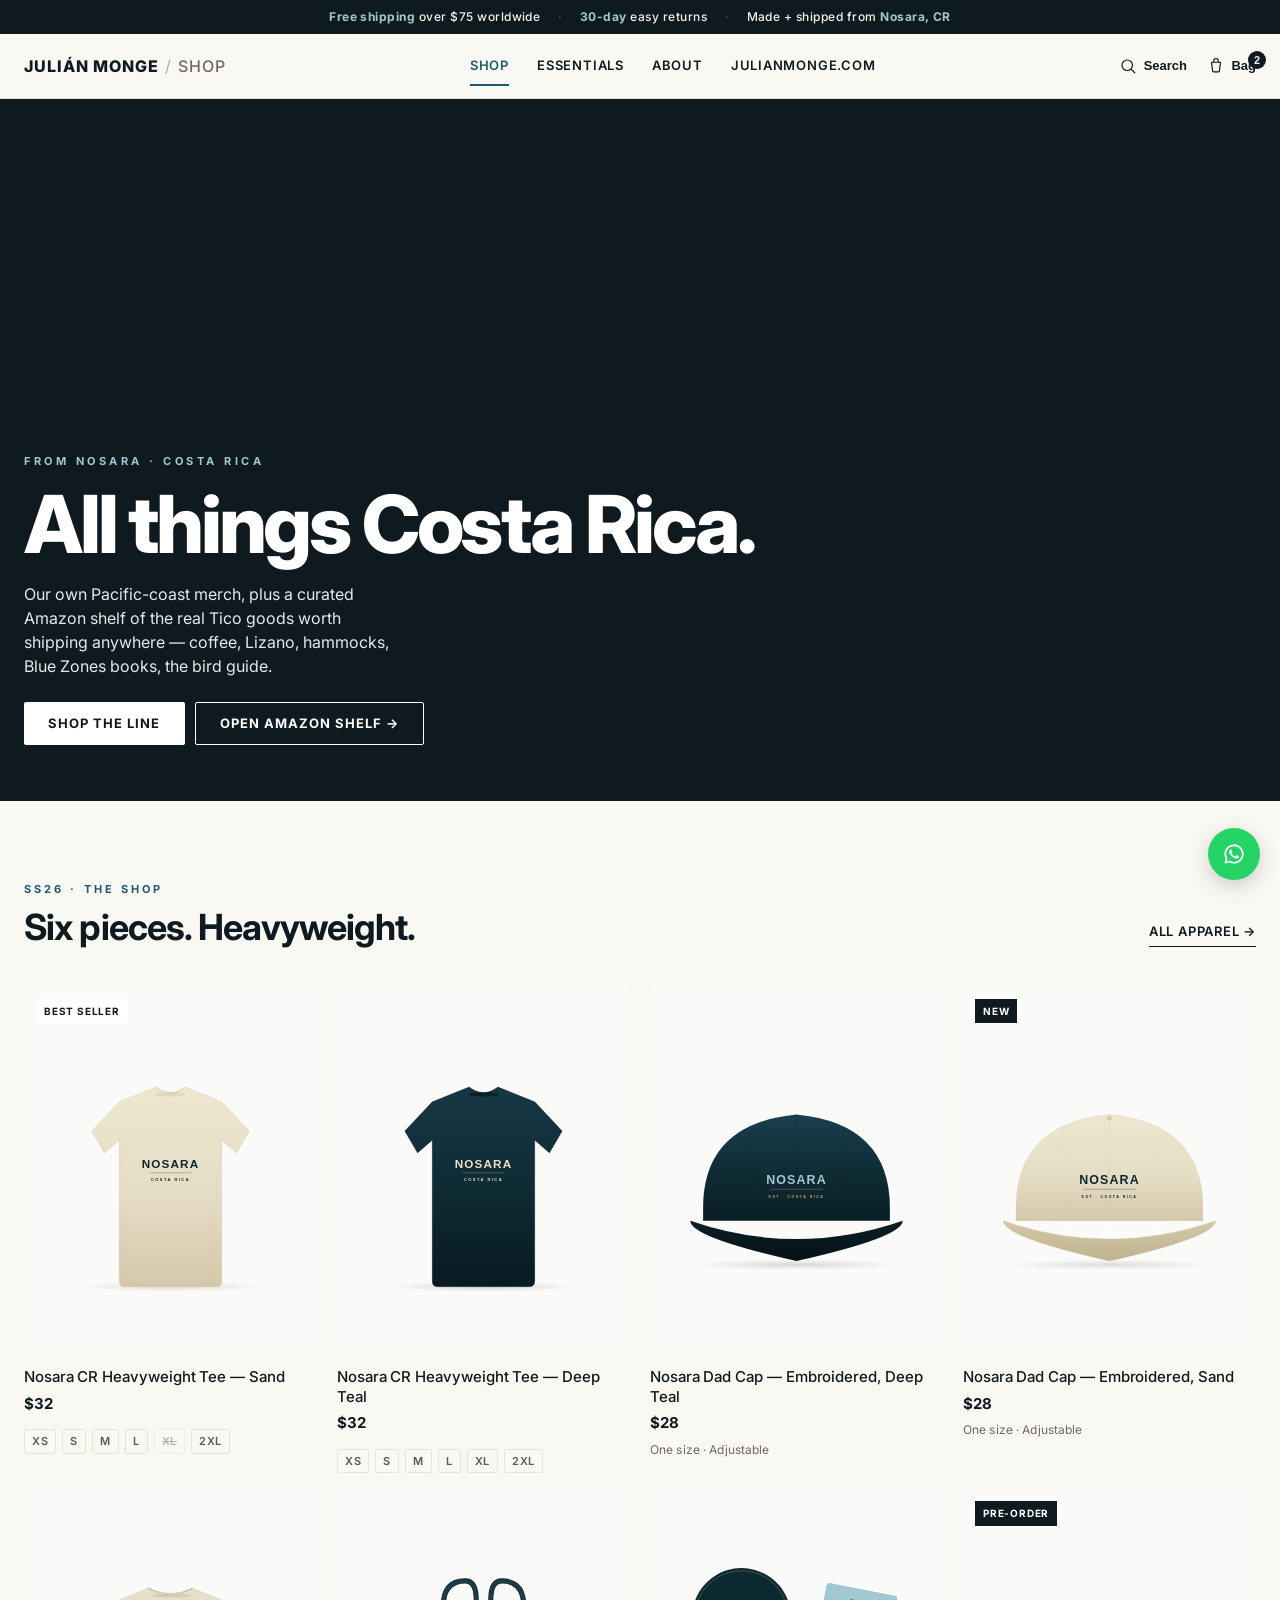
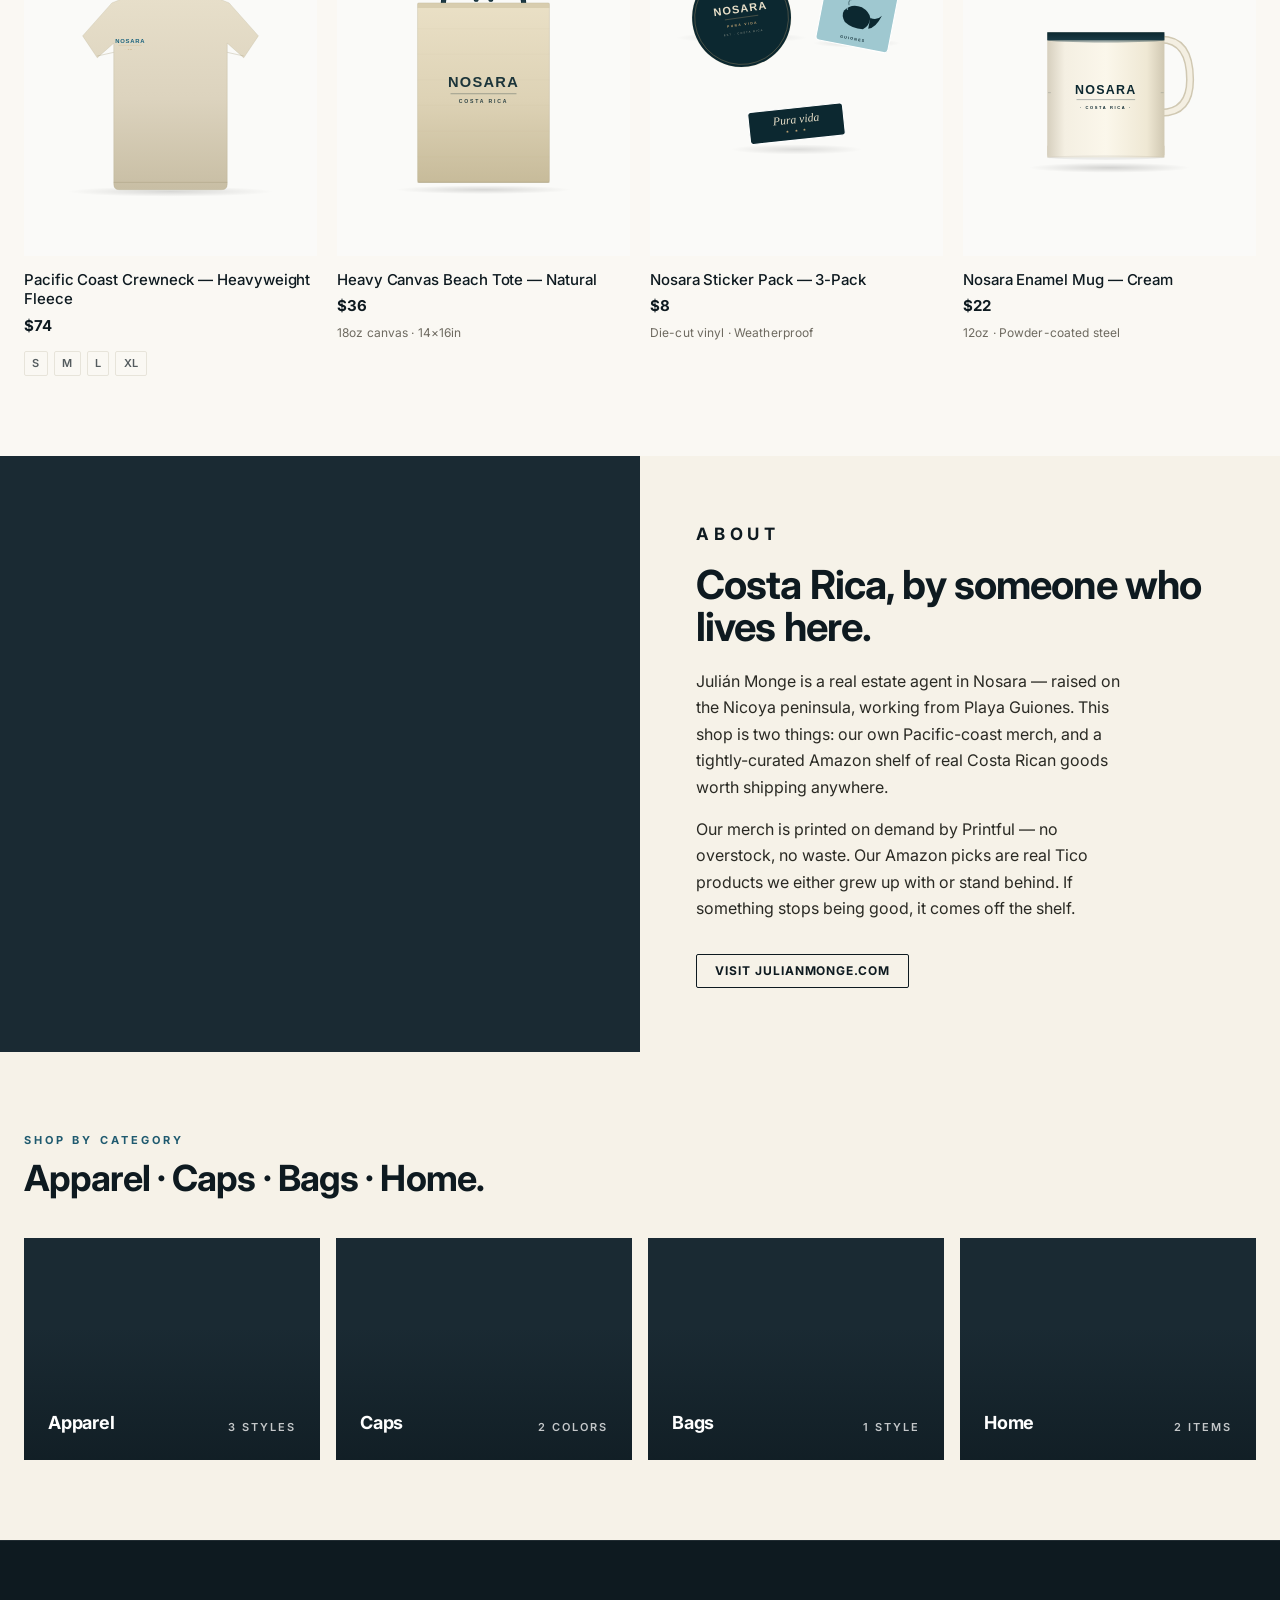
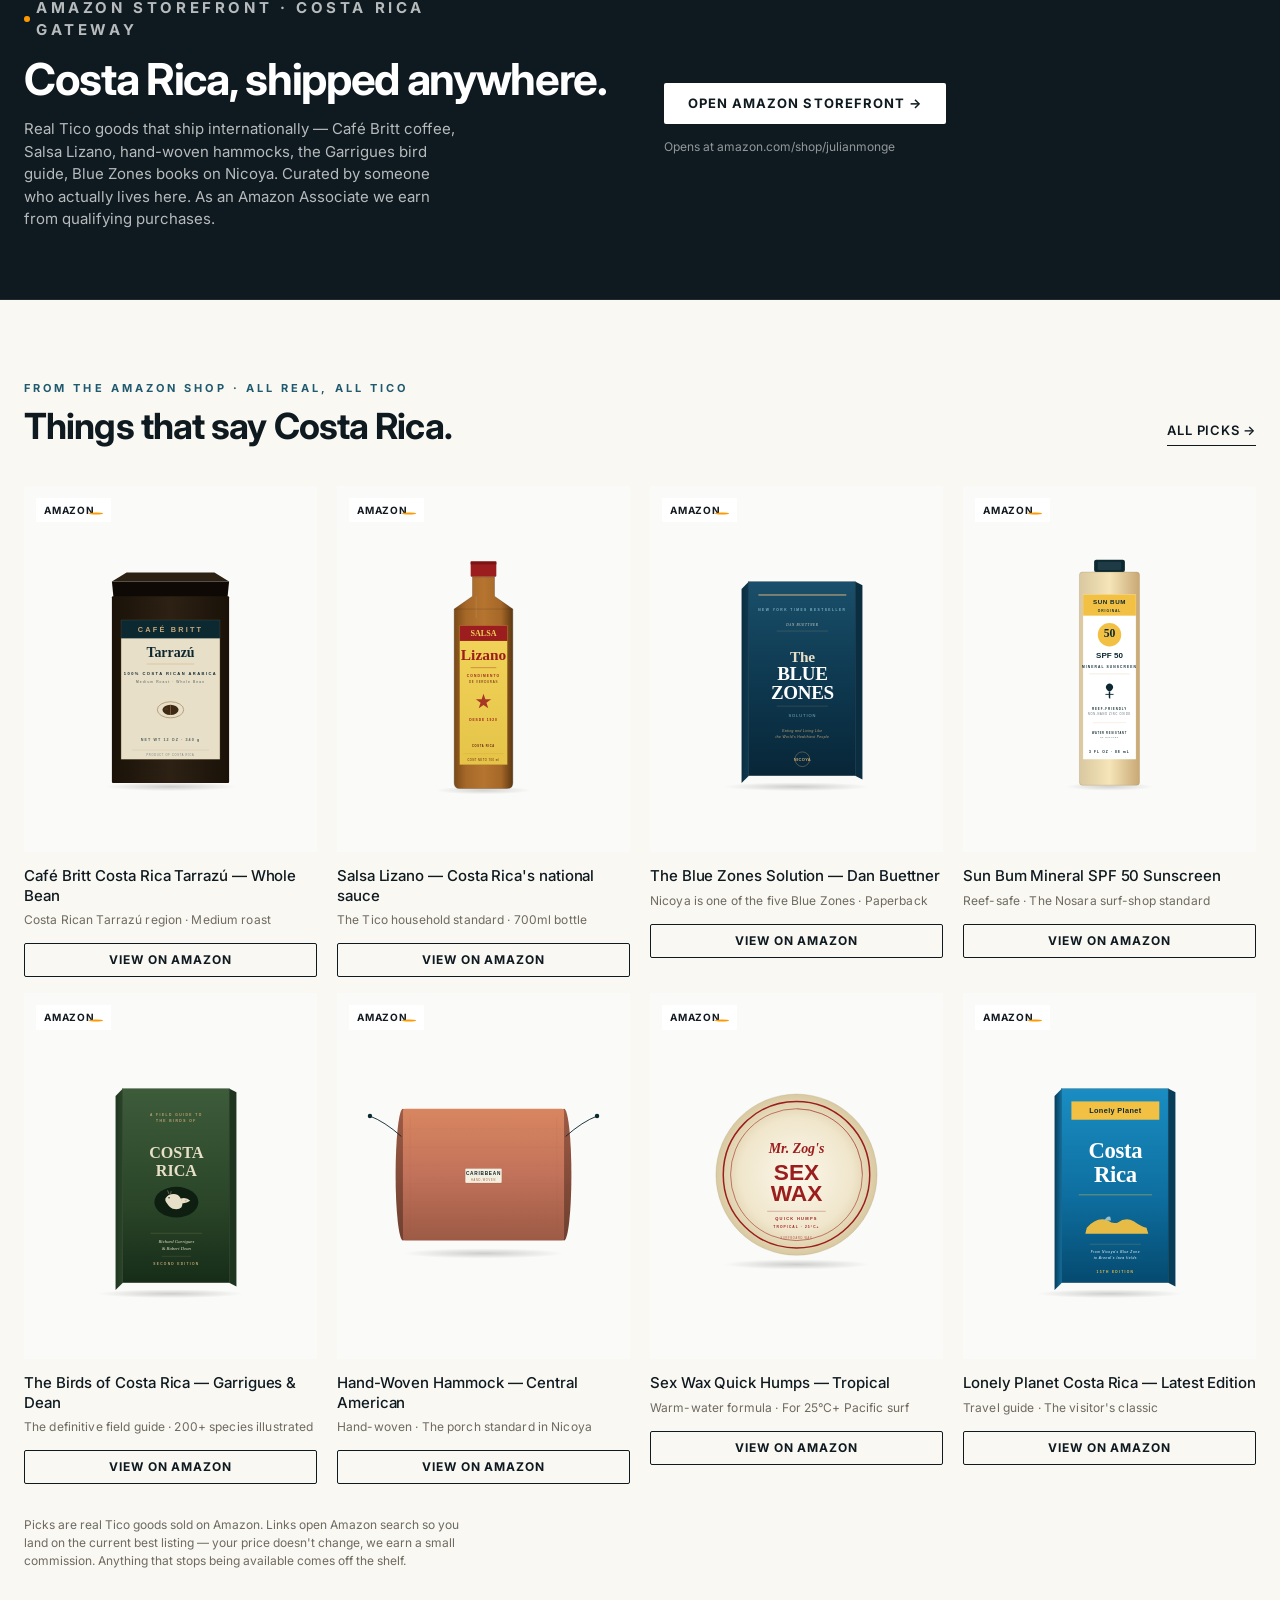
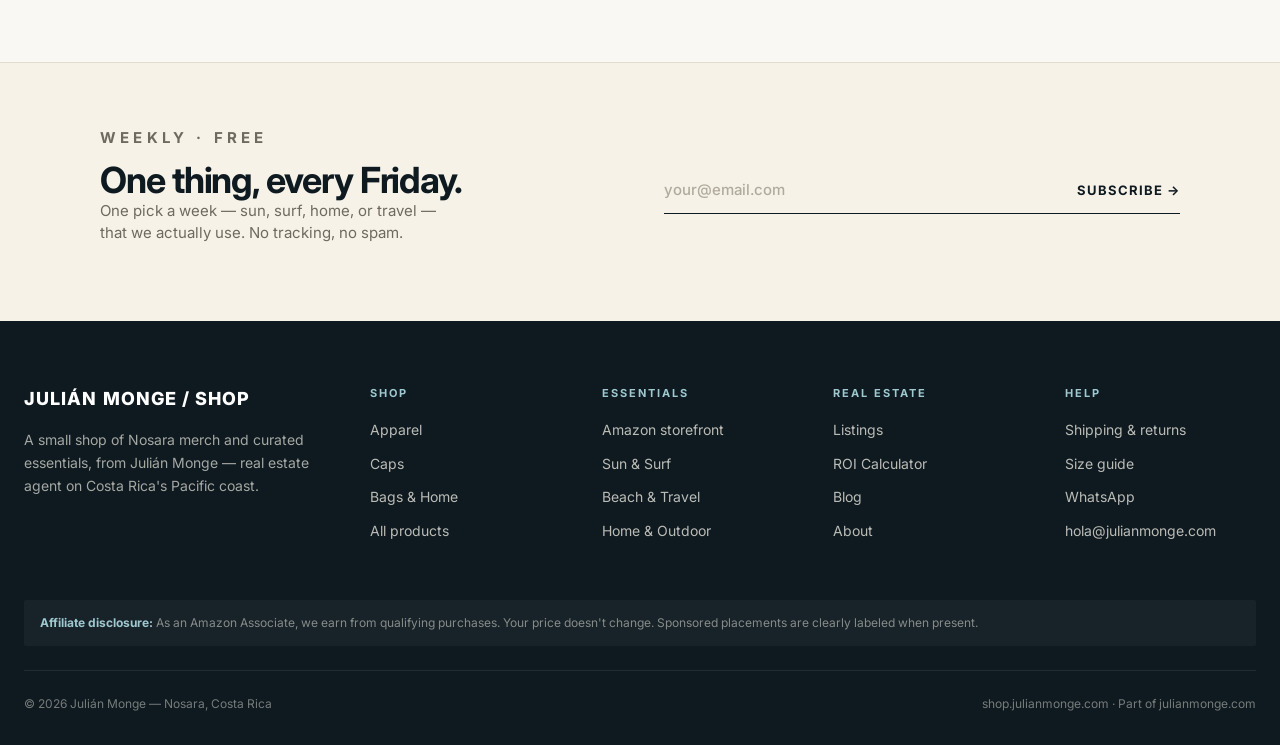
==== commit 61e2c5ae: "Clean PNG-style product mockups: 16 hand-crafted SVG product shots Replaces all 16 product card back" ====
--- a/mockup/index.html
+++ b/mockup/index.html
@@ -579,7 +579,7 @@
     <div class="grid">
       <!-- 1. TEE — SAND -->
       <a class="product" href="#">
-        <div class="product__media" style="background-image: linear-gradient(180deg, rgba(0,0,0,0) 60%, rgba(0,0,0,0.04)), url('https://images.unsplash.com/photo-1521572163474-6864f9cf17ab?w=900&q=85&auto=format&fit=crop');"></div>
+        <div class="product__media" style="background-image: url('products/tee-sand.svg'); background-size: contain; background-position: center; background-repeat: no-repeat; background-color: #FAFAF8;"></div>
         <span class="product__tag">Best seller</span>
         <div class="product__body">
           <h3 class="product__title">Nosara CR Heavyweight Tee — Sand</h3>
@@ -592,7 +592,7 @@
 
       <!-- 2. TEE — DEEP TEAL -->
       <a class="product" href="#">
-        <div class="product__media" style="background-image: linear-gradient(180deg, rgba(0,0,0,0) 60%, rgba(0,0,0,0.04)), url('https://images.unsplash.com/photo-1503342217505-b0a15ec3261c?w=900&q=85&auto=format&fit=crop');"></div>
+        <div class="product__media" style="background-image: url('products/tee-teal.svg'); background-size: contain; background-position: center; background-repeat: no-repeat; background-color: #FAFAF8;"></div>
         <div class="product__body">
           <h3 class="product__title">Nosara CR Heavyweight Tee — Deep Teal</h3>
           <div class="product__price"><strong>$32</strong></div>
@@ -604,7 +604,7 @@
 
       <!-- 3. DAD CAP — TEAL -->
       <a class="product" href="#">
-        <div class="product__media" style="background-image: linear-gradient(180deg, rgba(0,0,0,0) 60%, rgba(0,0,0,0.04)), url('https://images.unsplash.com/photo-1588850561407-ed78c282e89b?w=900&q=85&auto=format&fit=crop');"></div>
+        <div class="product__media" style="background-image: url('products/cap-teal.svg'); background-size: contain; background-position: center; background-repeat: no-repeat; background-color: #FAFAF8;"></div>
         <div class="product__body">
           <h3 class="product__title">Nosara Dad Cap — Embroidered, Deep Teal</h3>
           <div class="product__price"><strong>$28</strong></div>
@@ -614,7 +614,7 @@
 
       <!-- 4. DAD CAP — SAND -->
       <a class="product" href="#">
-        <div class="product__media" style="background-image: linear-gradient(180deg, rgba(0,0,0,0) 60%, rgba(0,0,0,0.04)), url('https://images.unsplash.com/photo-1521369909029-2afed882baee?w=900&q=85&auto=format&fit=crop');"></div>
+        <div class="product__media" style="background-image: url('products/cap-sand.svg'); background-size: contain; background-position: center; background-repeat: no-repeat; background-color: #FAFAF8;"></div>
         <span class="product__tag product__tag--dark">New</span>
         <div class="product__body">
           <h3 class="product__title">Nosara Dad Cap — Embroidered, Sand</h3>
@@ -625,7 +625,7 @@
 
       <!-- 5. CREWNECK -->
       <a class="product" href="#">
-        <div class="product__media" style="background-image: linear-gradient(180deg, rgba(0,0,0,0) 60%, rgba(0,0,0,0.04)), url('https://images.unsplash.com/photo-1556905055-8f358a7a47b2?w=900&q=85&auto=format&fit=crop');"></div>
+        <div class="product__media" style="background-image: url('products/crewneck.svg'); background-size: contain; background-position: center; background-repeat: no-repeat; background-color: #FAFAF8;"></div>
         <div class="product__body">
           <h3 class="product__title">Pacific Coast Crewneck — Heavyweight Fleece</h3>
           <div class="product__price"><strong>$74</strong></div>
@@ -637,7 +637,7 @@
 
       <!-- 6. TOTE -->
       <a class="product" href="#">
-        <div class="product__media" style="background-image: linear-gradient(180deg, rgba(0,0,0,0) 60%, rgba(0,0,0,0.04)), url('https://images.unsplash.com/photo-1591348278863-a8fb3887e2aa?w=900&q=85&auto=format&fit=crop');"></div>
+        <div class="product__media" style="background-image: url('products/tote.svg'); background-size: contain; background-position: center; background-repeat: no-repeat; background-color: #FAFAF8;"></div>
         <div class="product__body">
           <h3 class="product__title">Heavy Canvas Beach Tote — Natural</h3>
           <div class="product__price"><strong>$36</strong></div>
@@ -647,7 +647,7 @@
 
       <!-- 7. STICKER PACK -->
       <a class="product" href="#">
-        <div class="product__media" style="background-image: linear-gradient(180deg, rgba(0,0,0,0) 60%, rgba(0,0,0,0.04)), url('https://images.unsplash.com/photo-1611162617213-7d7a39e9b1d7?w=900&q=85&auto=format&fit=crop');"></div>
+        <div class="product__media" style="background-image: url('products/stickers.svg'); background-size: contain; background-position: center; background-repeat: no-repeat; background-color: #FAFAF8;"></div>
         <div class="product__body">
           <h3 class="product__title">Nosara Sticker Pack — 3-Pack</h3>
           <div class="product__price"><strong>$8</strong></div>
@@ -657,7 +657,7 @@
 
       <!-- 8. ENAMEL MUG -->
       <a class="product" href="#">
-        <div class="product__media" style="background-image: linear-gradient(180deg, rgba(0,0,0,0) 60%, rgba(0,0,0,0.04)), url('https://images.unsplash.com/photo-1514228742587-6b1558fcca3d?w=900&q=85&auto=format&fit=crop');"></div>
+        <div class="product__media" style="background-image: url('products/mug.svg'); background-size: contain; background-position: center; background-repeat: no-repeat; background-color: #FAFAF8;"></div>
         <span class="product__tag product__tag--dark">Pre-order</span>
         <div class="product__body">
           <h3 class="product__title">Nosara Enamel Mug — Cream</h3>
@@ -741,7 +741,7 @@
     <div class="grid">
       <!-- 1. CAFÉ BRITT — Costa Rica's most-exported coffee brand -->
       <a class="product" href="https://www.amazon.com/s?k=caf%C3%A9+britt+costa+rica+tarrazu" target="_blank" rel="nofollow noopener sponsored">
-        <div class="product__media" style="background-image: linear-gradient(180deg, rgba(0,0,0,0) 60%, rgba(0,0,0,0.04)), url('https://images.unsplash.com/photo-1559056199-641a0ac8b55e?w=900&q=85&auto=format&fit=crop');"></div>
+        <div class="product__media" style="background-image: url('products/amz-cafe-britt.svg'); background-size: contain; background-position: center; background-repeat: no-repeat; background-color: #FAFAF8;"></div>
         <span class="product__tag product__tag--amazon"></span>
         <div class="product__body">
           <h3 class="product__title">Café Britt Costa Rica Tarrazú — Whole Bean</h3>
@@ -752,7 +752,7 @@
 
       <!-- 2. SALSA LIZANO — the iconic Tico condiment -->
       <a class="product" href="https://www.amazon.com/s?k=salsa+lizano" target="_blank" rel="nofollow noopener sponsored">
-        <div class="product__media" style="background-image: linear-gradient(180deg, rgba(0,0,0,0) 60%, rgba(0,0,0,0.04)), url('https://images.unsplash.com/photo-1604908554007-9325a9b3d4d3?w=900&q=85&auto=format&fit=crop');"></div>
+        <div class="product__media" style="background-image: url('products/amz-lizano.svg'); background-size: contain; background-position: center; background-repeat: no-repeat; background-color: #FAFAF8;"></div>
         <span class="product__tag product__tag--amazon"></span>
         <div class="product__body">
           <h3 class="product__title">Salsa Lizano — Costa Rica's national sauce</h3>
@@ -763,7 +763,7 @@
 
       <!-- 3. BLUE ZONES BOOK — Nicoya is one of five -->
       <a class="product" href="https://www.amazon.com/s?k=blue+zones+solution+dan+buettner" target="_blank" rel="nofollow noopener sponsored">
-        <div class="product__media" style="background-image: linear-gradient(180deg, rgba(0,0,0,0) 60%, rgba(0,0,0,0.04)), url('https://images.unsplash.com/photo-1544716278-ca5e3f4abd8c?w=900&q=85&auto=format&fit=crop');"></div>
+        <div class="product__media" style="background-image: url('products/amz-blue-zones.svg'); background-size: contain; background-position: center; background-repeat: no-repeat; background-color: #FAFAF8;"></div>
         <span class="product__tag product__tag--amazon"></span>
         <div class="product__body">
           <h3 class="product__title">The Blue Zones Solution — Dan Buettner</h3>
@@ -774,7 +774,7 @@
 
       <!-- 4. SUN BUM MINERAL — widely sold in Nosara surf shops -->
       <a class="product" href="https://www.amazon.com/s?k=sun+bum+mineral+spf+50" target="_blank" rel="nofollow noopener sponsored">
-        <div class="product__media" style="background-image: linear-gradient(180deg, rgba(0,0,0,0) 60%, rgba(0,0,0,0.04)), url('https://images.unsplash.com/photo-1556228720-195a672e8a03?w=900&q=85&auto=format&fit=crop');"></div>
+        <div class="product__media" style="background-image: url('products/amz-sun-bum.svg'); background-size: contain; background-position: center; background-repeat: no-repeat; background-color: #FAFAF8;"></div>
         <span class="product__tag product__tag--amazon"></span>
         <div class="product__body">
           <h3 class="product__title">Sun Bum Mineral SPF 50 Sunscreen</h3>
@@ -785,7 +785,7 @@
 
       <!-- 5. BIRDS OF COSTA RICA — the field guide -->
       <a class="product" href="https://www.amazon.com/s?k=birds+of+costa+rica+garrigues+dean" target="_blank" rel="nofollow noopener sponsored">
-        <div class="product__media" style="background-image: linear-gradient(180deg, rgba(0,0,0,0) 60%, rgba(0,0,0,0.04)), url('https://images.unsplash.com/photo-1444464666168-49d633b86797?w=900&q=85&auto=format&fit=crop');"></div>
+        <div class="product__media" style="background-image: url('products/amz-birds-cr.svg'); background-size: contain; background-position: center; background-repeat: no-repeat; background-color: #FAFAF8;"></div>
         <span class="product__tag product__tag--amazon"></span>
         <div class="product__body">
           <h3 class="product__title">The Birds of Costa Rica — Garrigues &amp; Dean</h3>
@@ -796,7 +796,7 @@
 
       <!-- 6. HAND-WOVEN HAMMOCK — Central American style -->
       <a class="product" href="https://www.amazon.com/s?k=yellow+leaf+hammock+single" target="_blank" rel="nofollow noopener sponsored">
-        <div class="product__media" style="background-image: linear-gradient(180deg, rgba(0,0,0,0) 60%, rgba(0,0,0,0.04)), url('https://images.unsplash.com/photo-1564769625683-c12d44ec1d80?w=900&q=85&auto=format&fit=crop');"></div>
+        <div class="product__media" style="background-image: url('products/amz-hammock.svg'); background-size: contain; background-position: center; background-repeat: no-repeat; background-color: #FAFAF8;"></div>
         <span class="product__tag product__tag--amazon"></span>
         <div class="product__body">
           <h3 class="product__title">Hand-Woven Hammock — Central American</h3>
@@ -807,7 +807,7 @@
 
       <!-- 7. SEX WAX TROPICAL — warm-water surf wax -->
       <a class="product" href="https://www.amazon.com/s?k=sex+wax+quick+humps+tropical" target="_blank" rel="nofollow noopener sponsored">
-        <div class="product__media" style="background-image: linear-gradient(180deg, rgba(0,0,0,0) 60%, rgba(0,0,0,0.04)), url('https://images.unsplash.com/photo-1502680390469-be75c86b636f?w=900&q=85&auto=format&fit=crop');"></div>
+        <div class="product__media" style="background-image: url('products/amz-sex-wax.svg'); background-size: contain; background-position: center; background-repeat: no-repeat; background-color: #FAFAF8;"></div>
         <span class="product__tag product__tag--amazon"></span>
         <div class="product__body">
           <h3 class="product__title">Sex Wax Quick Humps — Tropical</h3>
@@ -818,7 +818,7 @@
 
       <!-- 8. COSTA RICA LONELY PLANET — visitor classic -->
       <a class="product" href="https://www.amazon.com/s?k=lonely+planet+costa+rica" target="_blank" rel="nofollow noopener sponsored">
-        <div class="product__media" style="background-image: linear-gradient(180deg, rgba(0,0,0,0) 60%, rgba(0,0,0,0.04)), url('https://images.unsplash.com/photo-1481627834876-b7833e8f5570?w=900&q=85&auto=format&fit=crop');"></div>
+        <div class="product__media" style="background-image: url('products/amz-lonely-planet.svg'); background-size: contain; background-position: center; background-repeat: no-repeat; background-color: #FAFAF8;"></div>
         <span class="product__tag product__tag--amazon"></span>
         <div class="product__body">
           <h3 class="product__title">Lonely Planet Costa Rica — Latest Edition</h3>
@@ -831,7 +831,6 @@
     <p style="font-size: 0.75rem; color: var(--gray-500); margin-top: 2rem; max-width: 56ch;">
       Picks are real Tico goods sold on Amazon. Links open Amazon search so you land on the current best listing — your price doesn't change, we earn a small commission. Anything that stops being available comes off the shelf.
     </p>
-  </div>
   </div>
 </section>
 
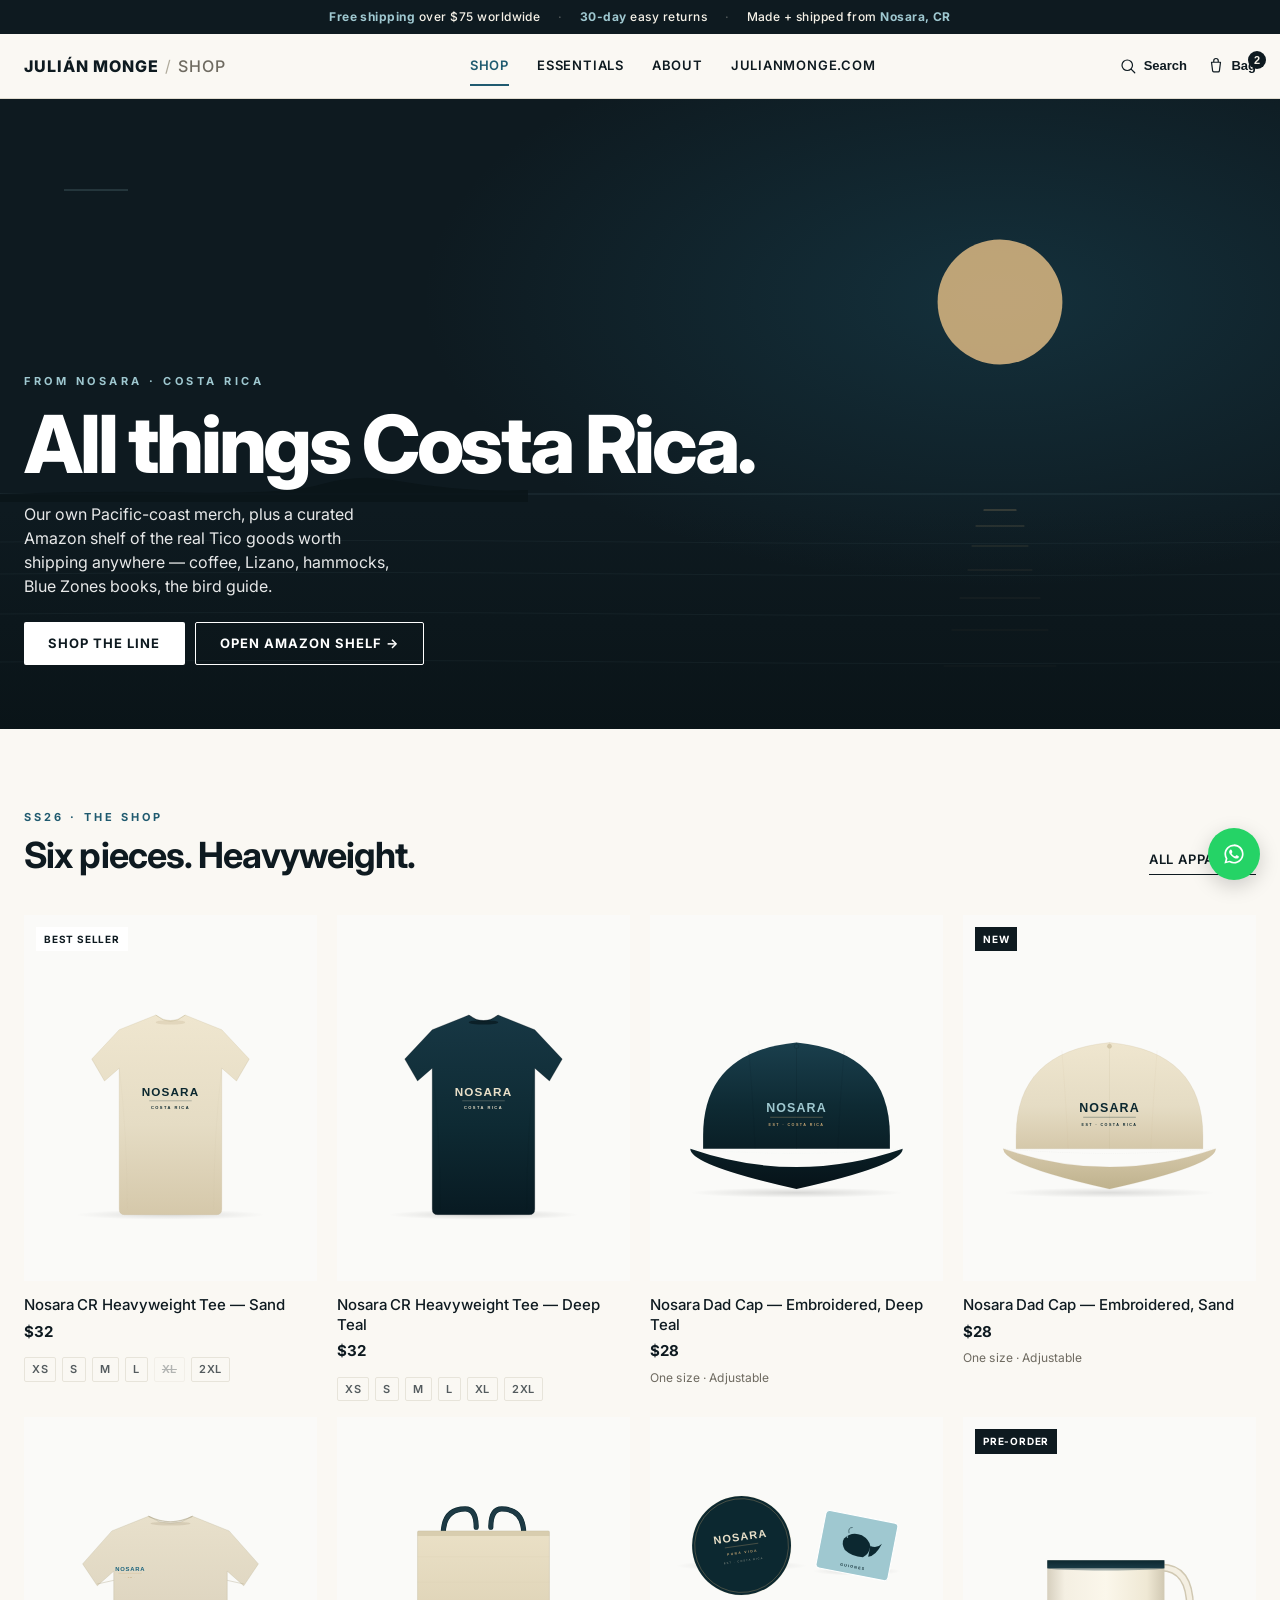
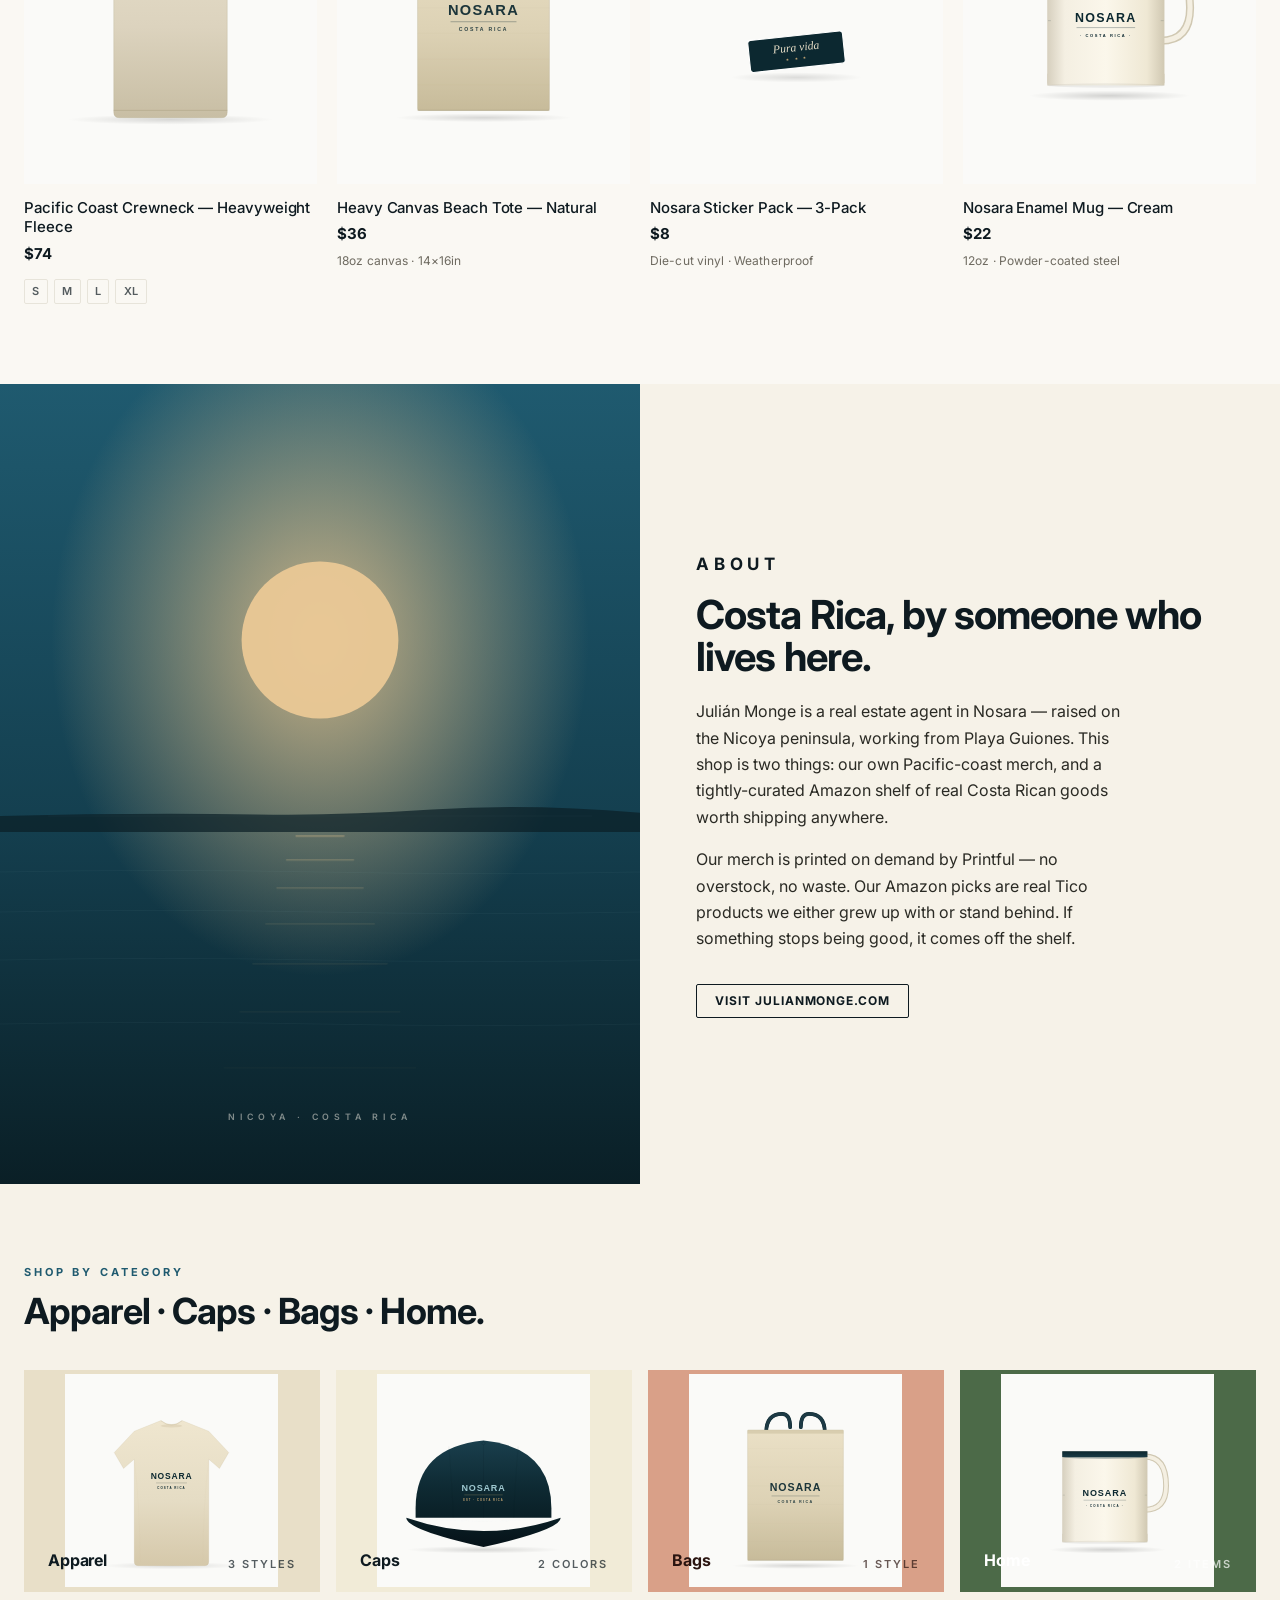
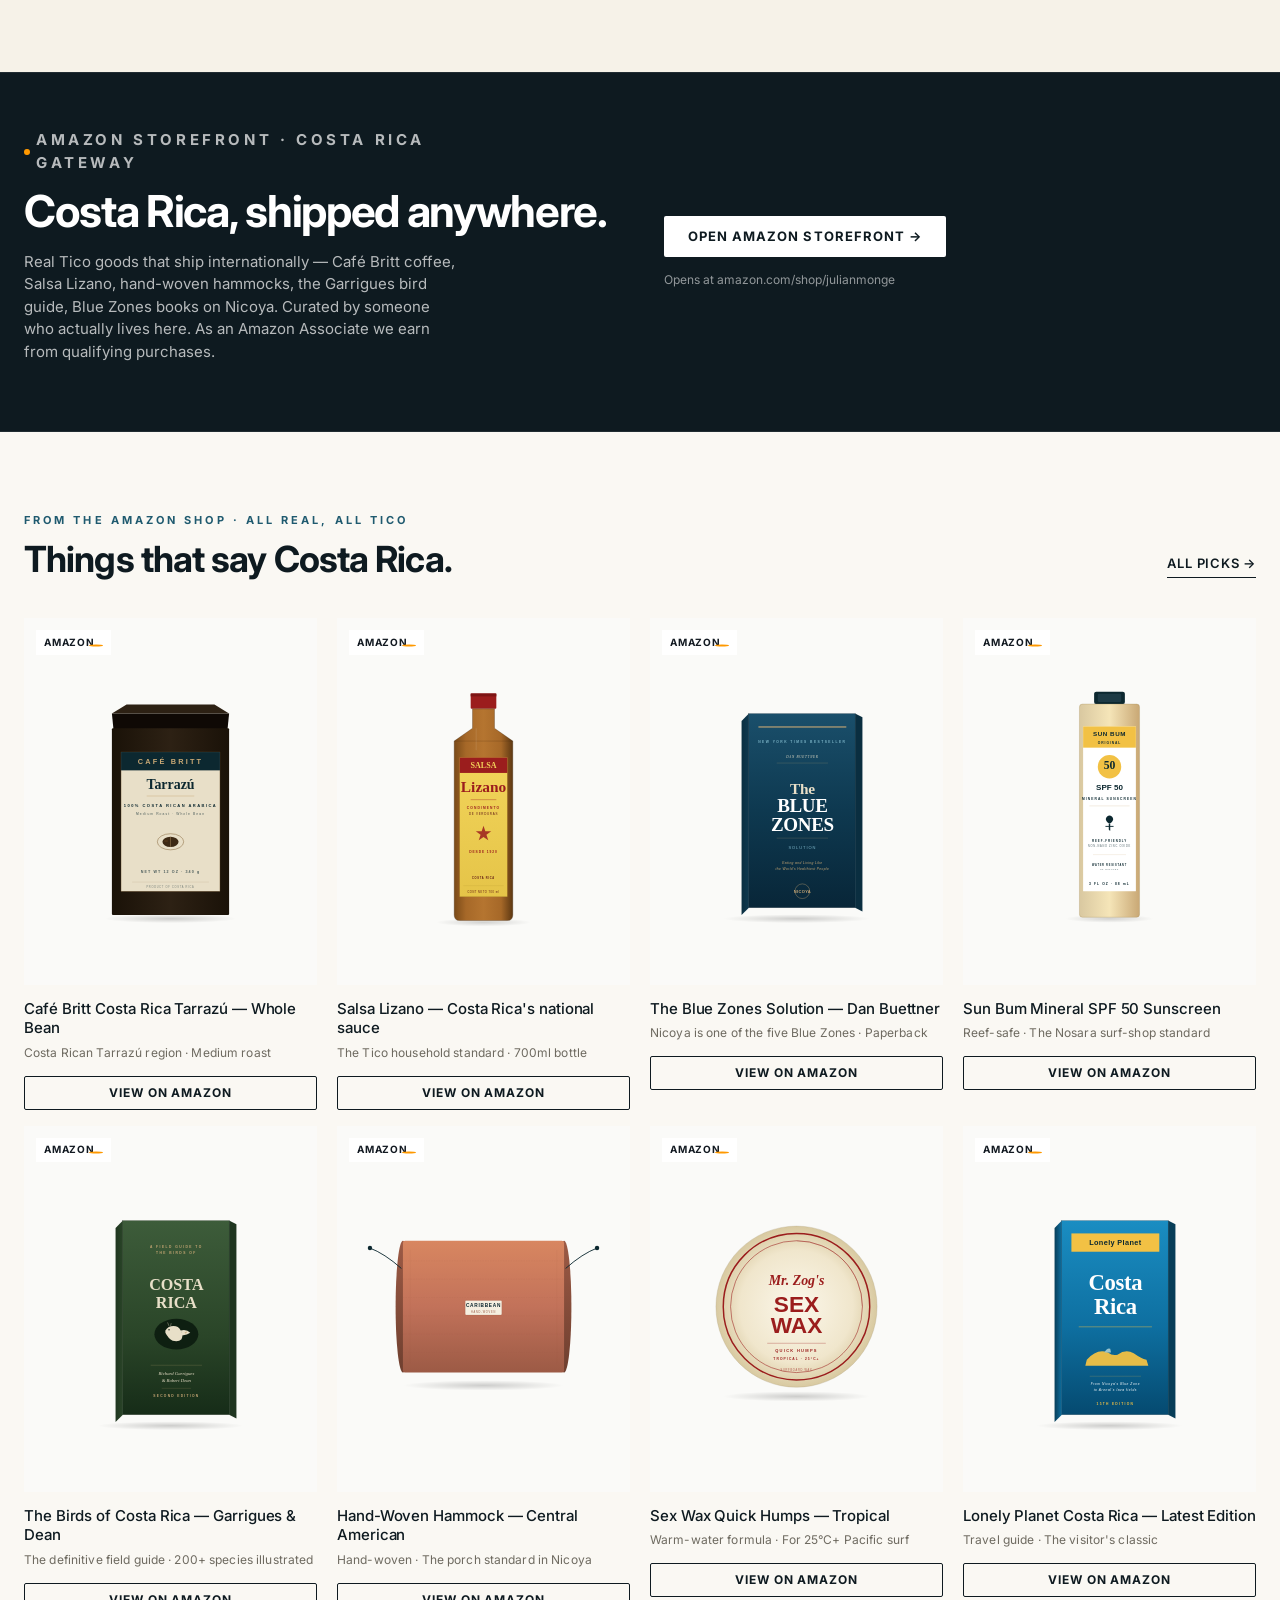
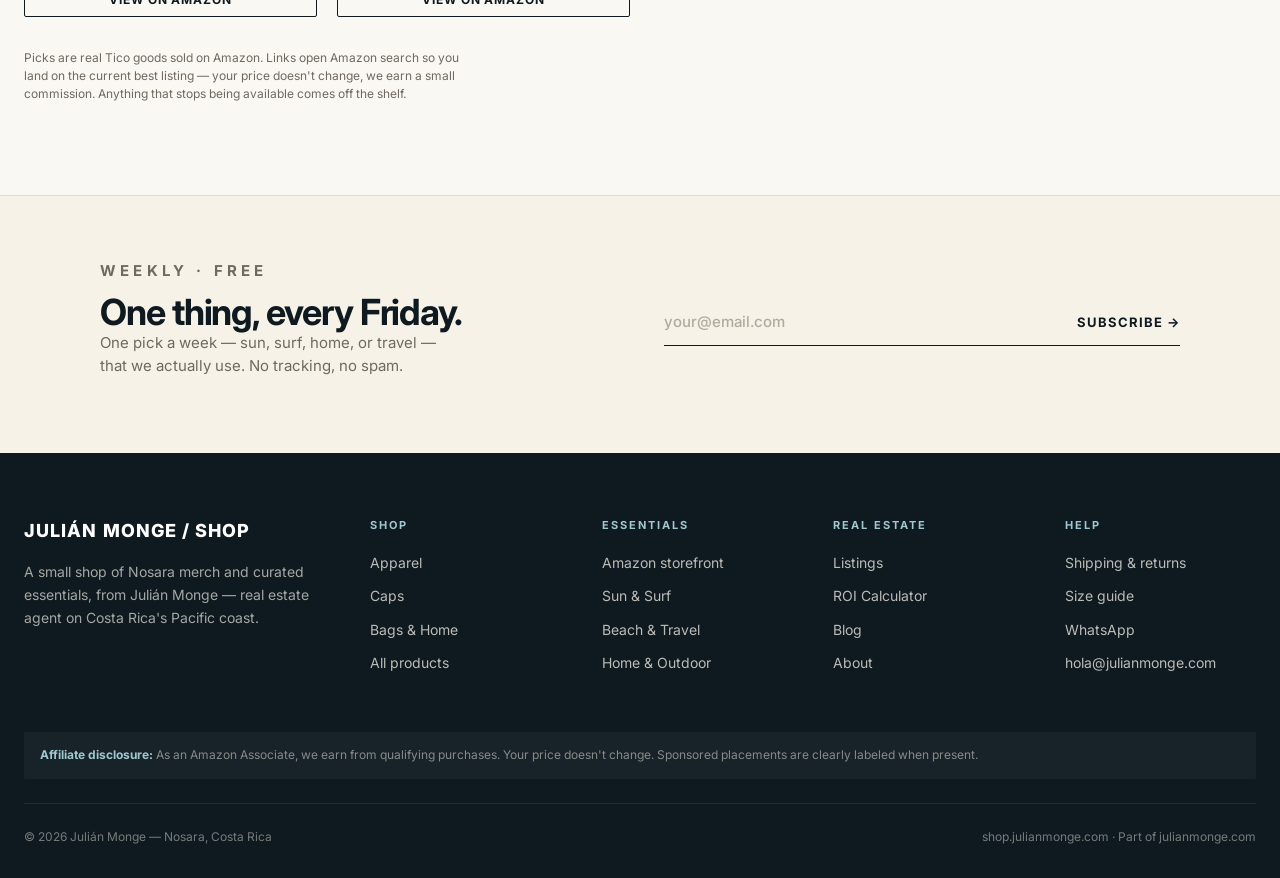
==== commit a53c6d5a: "Clean up hero, category tiles, and editorial-about — no more photos Drops the last Unsplash photogra" ====
--- a/mockup/index.html
+++ b/mockup/index.html
@@ -8,7 +8,6 @@
 
 <link rel="preconnect" href="https://fonts.googleapis.com">
 <link rel="preconnect" href="https://fonts.gstatic.com" crossorigin>
-<link rel="preconnect" href="https://images.unsplash.com">
 <link rel="stylesheet" href="https://fonts.googleapis.com/css2?family=Inter:wght@300;400;500;600;700;800;900&display=swap">
 
 <style>
@@ -139,20 +138,21 @@
   /* ───────── HERO ───────── */
   .hero {
     position: relative;
-    height: clamp(560px, 78vh, 820px);
-    background-color: var(--ink);
-    background-image:
-      linear-gradient(180deg, rgba(14,26,32,0.30) 0%, rgba(14,26,32,0.10) 40%, rgba(14,26,32,0.75) 100%),
-      url('https://images.unsplash.com/photo-1507525428034-b723cf961d3e?w=2400&q=85&auto=format&fit=crop');
-    background-size: cover;
-    background-position: center;
+    height: clamp(520px, 70vh, 740px);
+    background: var(--ink);
     color: var(--white);
     display: flex; align-items: flex-end;
     overflow: hidden;
   }
+  .hero__art {
+    position: absolute; inset: 0;
+    pointer-events: none;
+  }
+  .hero__art svg { width: 100%; height: 100%; display: block; }
   .hero__inner {
     width: 100%;
-    padding-bottom: 3.5rem;
+    padding-bottom: 4rem;
+    position: relative; z-index: 2;
   }
   .hero__eyebrow {
     font-size: 0.6875rem;
@@ -402,33 +402,34 @@
   @media (max-width: 749px) { .cats { grid-template-columns: repeat(2, 1fr); } }
   .cat {
     aspect-ratio: 4/3;
-    background-color: var(--ink-2);
-    background-size: cover; background-position: center;
+    background-size: 72% auto;
+    background-position: center 45%;
+    background-repeat: no-repeat;
     position: relative;
     overflow: hidden;
-    color: var(--white);
+    color: var(--ink);
     display: flex; align-items: end;
-  }
-  .cat::after {
-    content: "";
-    position: absolute; inset: 0;
-    background: linear-gradient(180deg, transparent 40%, rgba(14,26,32,0.7) 100%);
-  }
+    transition: transform 240ms cubic-bezier(0.2, 0.7, 0.3, 1);
+  }
+  .cat:hover { transform: translateY(-3px); }
+  .cat--sand { background-color: #E8DFC8; }
+  .cat--cream { background-color: #F1EBD7; }
+  .cat--terracotta { background-color: #D9A088; color: #2A1410; }
+  .cat--jungle { background-color: #4C6A48; color: var(--white); }
   .cat__label {
     position: relative; z-index: 2;
-    padding: 1.5rem;
+    padding: 1.25rem 1.5rem;
     display: flex; align-items: end; justify-content: space-between;
     width: 100%;
     font-weight: 700;
-    font-size: 1.125rem;
+    font-size: 1rem;
     letter-spacing: -0.01em;
   }
   .cat__label small {
     font-size: 0.6875rem; font-weight: 600; letter-spacing: 0.18em;
     text-transform: uppercase;
-    opacity: 0.75;
-  }
-  .cat:hover .cat__media { transform: scale(1.04); }
+    opacity: 0.7;
+  }
 
   /* ───────── NEWSLETTER ───────── */
   .newsletter { background: var(--paper); padding: 4rem 0; border-top: 1px solid var(--rule); }
@@ -554,6 +555,55 @@
 
 <!-- ═════════ HERO ═════════ -->
 <section class="hero">
+  <div class="hero__art" aria-hidden="true">
+    <svg viewBox="0 0 1600 800" preserveAspectRatio="xMidYMid slice" xmlns="http://www.w3.org/2000/svg">
+      <defs>
+        <linearGradient id="heroBg" x1="0" y1="0" x2="0" y2="1">
+          <stop offset="0%" stop-color="#0E1A20"/>
+          <stop offset="65%" stop-color="#0E1A20"/>
+          <stop offset="100%" stop-color="#0A1418"/>
+        </linearGradient>
+        <radialGradient id="heroGlow" cx="0.78" cy="0.32" r="0.45">
+          <stop offset="0%" stop-color="#1F5A6F" stop-opacity="0.35"/>
+          <stop offset="100%" stop-color="#1F5A6F" stop-opacity="0"/>
+        </radialGradient>
+      </defs>
+      <rect width="1600" height="800" fill="url(#heroBg)"/>
+      <rect width="1600" height="800" fill="url(#heroGlow)"/>
+      <!-- Sun -->
+      <circle cx="1250" cy="260" r="78" fill="#C9A875" opacity="0.92"/>
+      <circle cx="1250" cy="260" r="78" fill="#FAF8F3" opacity="0.06"/>
+      <!-- Horizon line -->
+      <line x1="0" y1="500" x2="1600" y2="500" stroke="#9FC8D0" stroke-width="0.5" opacity="0.35"/>
+      <!-- Sun reflection lines on water -->
+      <g stroke="#C9A875" opacity="0.4" stroke-linecap="round">
+        <line x1="1230" y1="520" x2="1270" y2="520" stroke-width="1.5"/>
+        <line x1="1220" y1="540" x2="1280" y2="540" stroke-width="1.2" opacity="0.7"/>
+        <line x1="1215" y1="565" x2="1285" y2="565" stroke-width="1" opacity="0.55"/>
+        <line x1="1210" y1="595" x2="1290" y2="595" stroke-width="1" opacity="0.4"/>
+        <line x1="1200" y1="630" x2="1300" y2="630" stroke-width="1" opacity="0.3"/>
+        <line x1="1190" y1="670" x2="1310" y2="670" stroke-width="1" opacity="0.22"/>
+        <line x1="1180" y1="715" x2="1320" y2="715" stroke-width="1" opacity="0.14"/>
+      </g>
+      <!-- Wave hair lines -->
+      <g stroke="#9FC8D0" fill="none" opacity="0.18">
+        <path d="M0,560 Q400,556 800,560 T1600,560" stroke-width="0.4"/>
+        <path d="M0,600 Q400,596 800,600 T1600,600" stroke-width="0.4"/>
+        <path d="M0,650 Q400,646 800,650 T1600,650" stroke-width="0.4"/>
+        <path d="M0,710 Q400,706 800,710 T1600,710" stroke-width="0.4"/>
+      </g>
+      <!-- Nicoya peninsula silhouette (low, far horizon, abstracted) -->
+      <path d="M0,500
+               Q120,496 240,498
+               Q360,500 400,488
+               Q450,474 500,484
+               Q580,498 660,495
+               L660,510 L0,510 Z"
+            fill="#0A1418" opacity="0.85"/>
+      <!-- Quiet eyebrow rule at top-left -->
+      <line x1="80" y1="120" x2="160" y2="120" stroke="#9FC8D0" stroke-width="1" opacity="0.4"/>
+    </svg>
+  </div>
   <div class="container hero__inner">
     <p class="hero__eyebrow">From Nosara · Costa Rica</p>
     <h1>All things Costa Rica.</h1>
@@ -671,7 +721,45 @@
 
 <!-- ═════════ EDITORIAL / ABOUT MOMENT ═════════ -->
 <section class="editorial" id="about">
-  <div class="editorial__media" style="background-image: url('https://images.unsplash.com/photo-1502086223501-7ea6ecd79368?w=1400&q=85&auto=format&fit=crop');"></div>
+  <div class="editorial__media">
+    <svg viewBox="0 0 800 1000" preserveAspectRatio="xMidYMid slice" xmlns="http://www.w3.org/2000/svg" style="width:100%; height:100%; display:block;">
+      <defs>
+        <linearGradient id="aboutBg" x1="0" y1="0" x2="0" y2="1">
+          <stop offset="0%" stop-color="#1F5A6F"/>
+          <stop offset="55%" stop-color="#143F4F"/>
+          <stop offset="100%" stop-color="#0A1F26"/>
+        </linearGradient>
+        <radialGradient id="aboutSun" cx="0.5" cy="0.32" r="0.42">
+          <stop offset="0%" stop-color="#E8C58E" stop-opacity="0.85"/>
+          <stop offset="100%" stop-color="#E8C58E" stop-opacity="0"/>
+        </radialGradient>
+      </defs>
+      <rect width="800" height="1000" fill="url(#aboutBg)"/>
+      <rect width="800" height="1000" fill="url(#aboutSun)"/>
+      <circle cx="400" cy="320" r="98" fill="#E8C58E" opacity="0.95"/>
+      <circle cx="400" cy="320" r="98" fill="#F6F2E8" opacity="0.08"/>
+      <line x1="60" y1="540" x2="740" y2="540" stroke="#9FC8D0" stroke-width="0.4" opacity="0.4"/>
+      <g stroke="#E8C58E" stroke-linecap="round" opacity="0.45">
+        <line x1="370" y1="565" x2="430" y2="565" stroke-width="1.6"/>
+        <line x1="358" y1="595" x2="442" y2="595" stroke-width="1.4" opacity="0.85"/>
+        <line x1="346" y1="630" x2="454" y2="630" stroke-width="1.2" opacity="0.65"/>
+        <line x1="332" y1="675" x2="468" y2="675" stroke-width="1" opacity="0.45"/>
+        <line x1="316" y1="725" x2="484" y2="725" stroke-width="1" opacity="0.32"/>
+        <line x1="300" y1="785" x2="500" y2="785" stroke-width="1" opacity="0.22"/>
+        <line x1="280" y1="855" x2="520" y2="855" stroke-width="1" opacity="0.14"/>
+      </g>
+      <g stroke="#9FC8D0" fill="none" opacity="0.16">
+        <path d="M0,610 Q200,606 400,610 T800,610" stroke-width="0.4"/>
+        <path d="M0,660 Q200,656 400,660 T800,660" stroke-width="0.4"/>
+        <path d="M0,720 Q200,716 400,720 T800,720" stroke-width="0.4"/>
+        <path d="M0,800 Q200,796 400,800 T800,800" stroke-width="0.4"/>
+      </g>
+      <path d="M0,540 Q160,536 320,538 Q420,540 540,532 Q660,524 800,536 L800,560 L0,560 Z" fill="#0A1F26" opacity="0.7"/>
+      <g transform="translate(400, 920)" fill="#F6F2E8" opacity="0.5">
+        <text font-family="Inter, sans-serif" font-size="11" letter-spacing="6" font-weight="600" text-anchor="middle">NICOYA · COSTA RICA</text>
+      </g>
+    </svg>
+  </div>
   <div class="editorial__body">
     <p class="section__eyebrow">About</p>
     <h2 style="font-size: clamp(1.75rem, 3.5vw, 2.5rem); margin-bottom: 1.25rem;">Costa Rica, by someone who lives here.</h2>
@@ -694,16 +782,16 @@
     </div>
 
     <div class="cats">
-      <a class="cat" href="#" style="background-image: url('https://images.unsplash.com/photo-1521572163474-6864f9cf17ab?w=900&q=85&auto=format&fit=crop');">
+      <a class="cat cat--sand" href="#" style="background-image: url('products/tee-sand.svg');">
         <div class="cat__label">Apparel<small>3 styles</small></div>
       </a>
-      <a class="cat" href="#" style="background-image: url('https://images.unsplash.com/photo-1588850561407-ed78c282e89b?w=900&q=85&auto=format&fit=crop');">
+      <a class="cat cat--cream" href="#" style="background-image: url('products/cap-teal.svg');">
         <div class="cat__label">Caps<small>2 colors</small></div>
       </a>
-      <a class="cat" href="#" style="background-image: url('https://images.unsplash.com/photo-1591348278863-a8fb3887e2aa?w=900&q=85&auto=format&fit=crop');">
+      <a class="cat cat--terracotta" href="#" style="background-image: url('products/tote.svg');">
         <div class="cat__label">Bags<small>1 style</small></div>
       </a>
-      <a class="cat" href="#" style="background-image: url('https://images.unsplash.com/photo-1514228742587-6b1558fcca3d?w=900&q=85&auto=format&fit=crop');">
+      <a class="cat cat--jungle" href="#" style="background-image: url('products/mug.svg');">
         <div class="cat__label">Home<small>2 items</small></div>
       </a>
     </div>
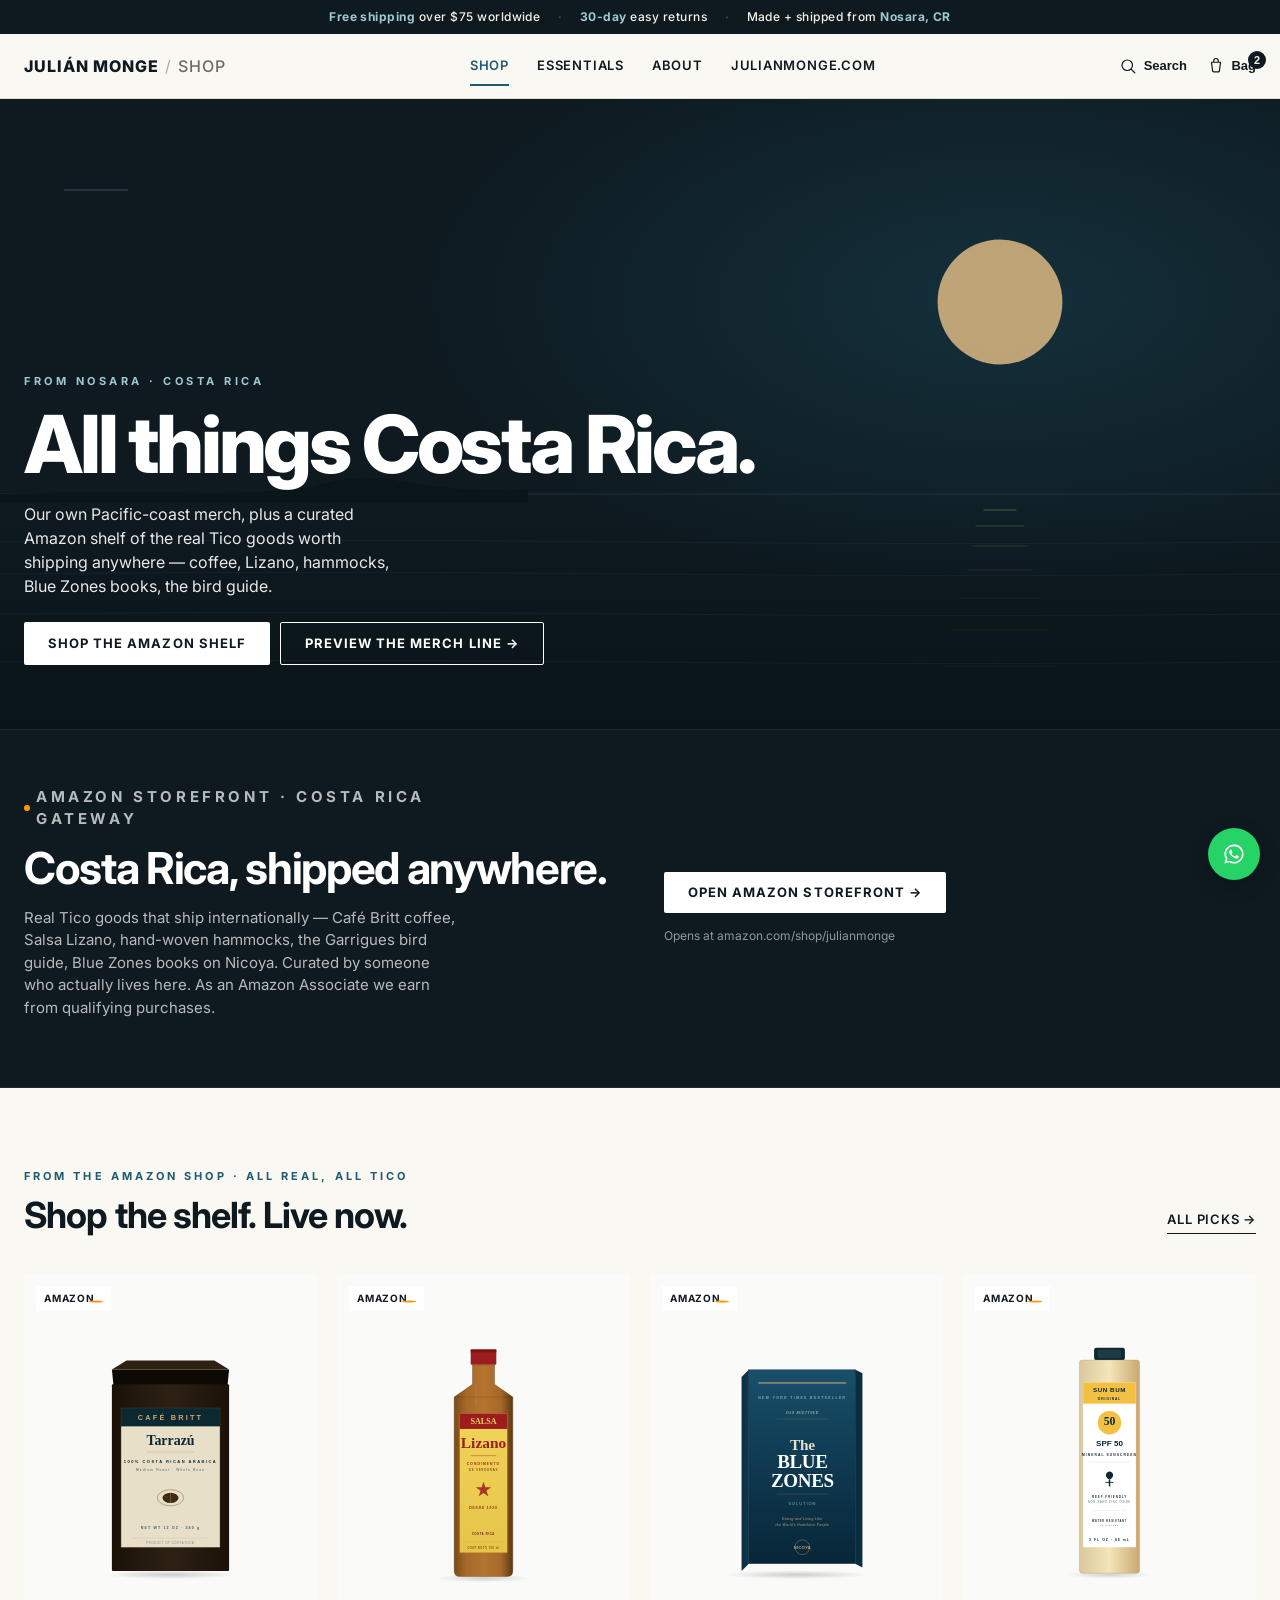
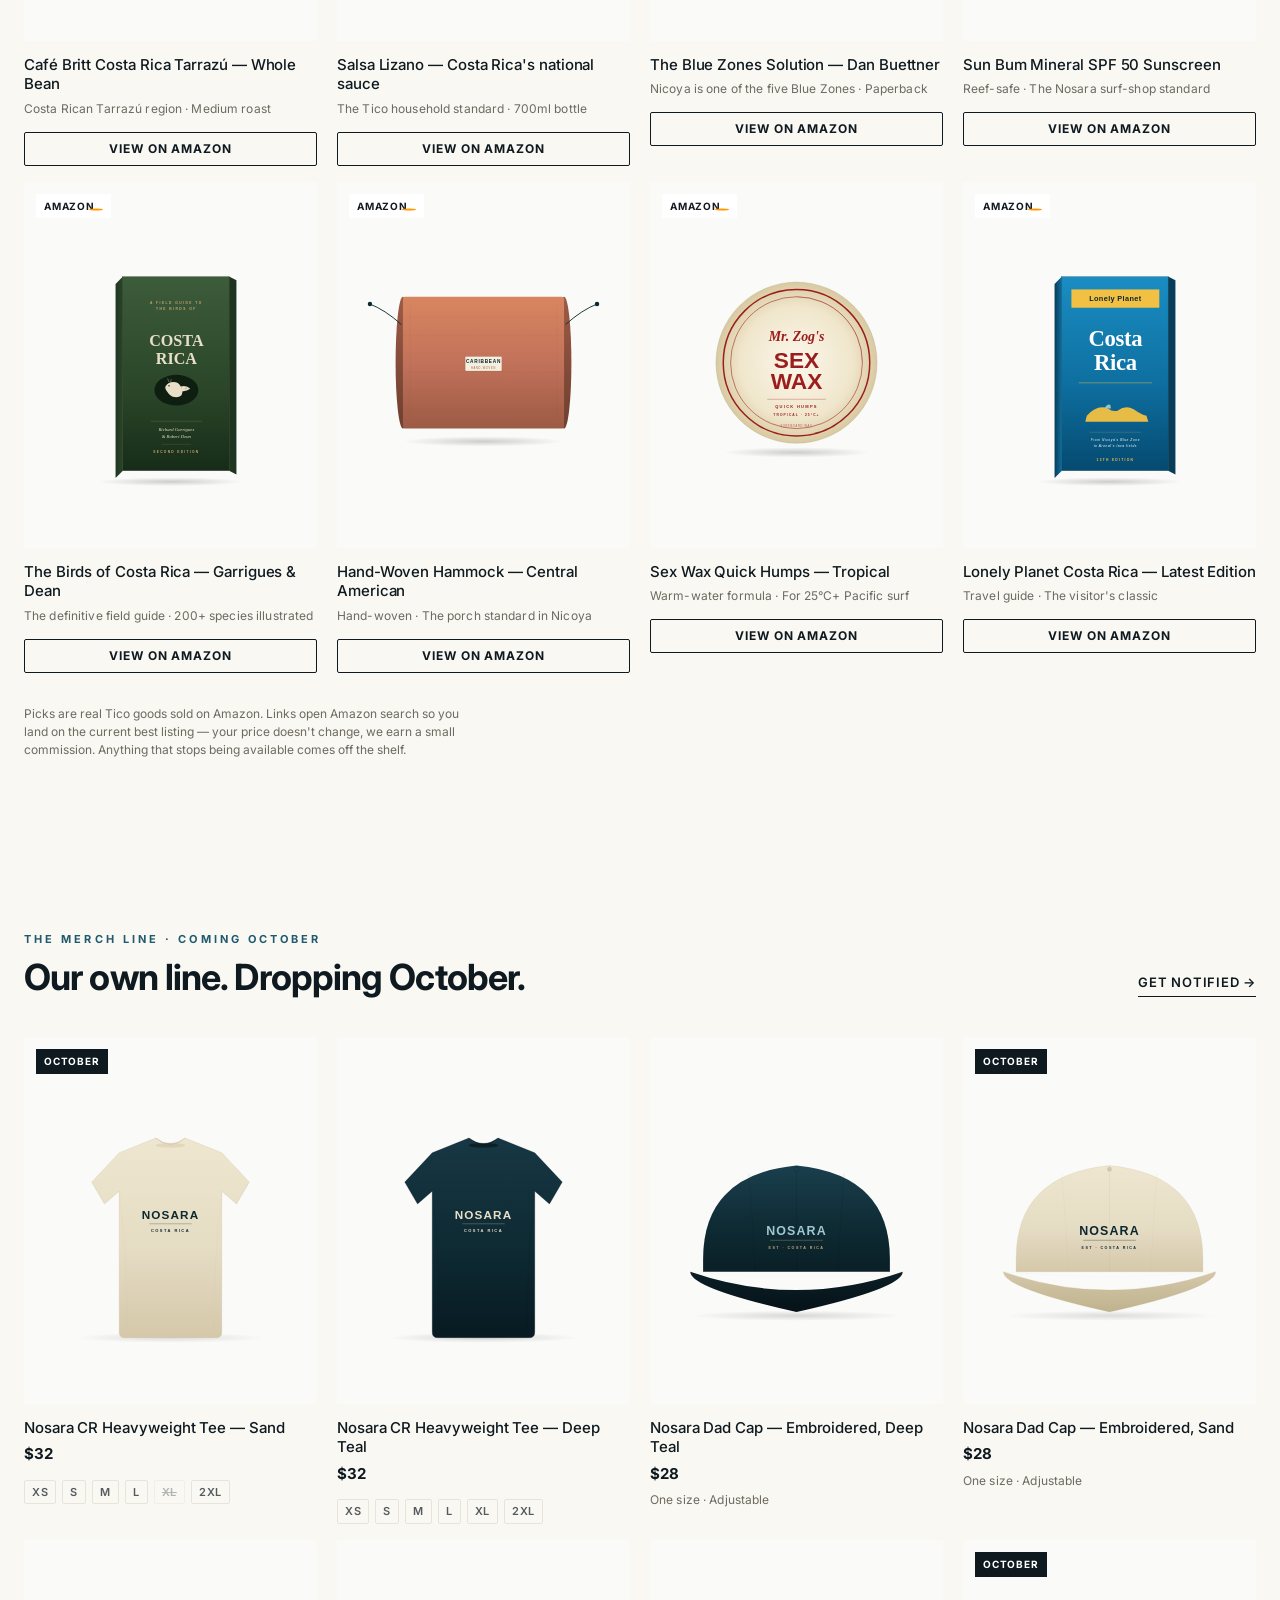
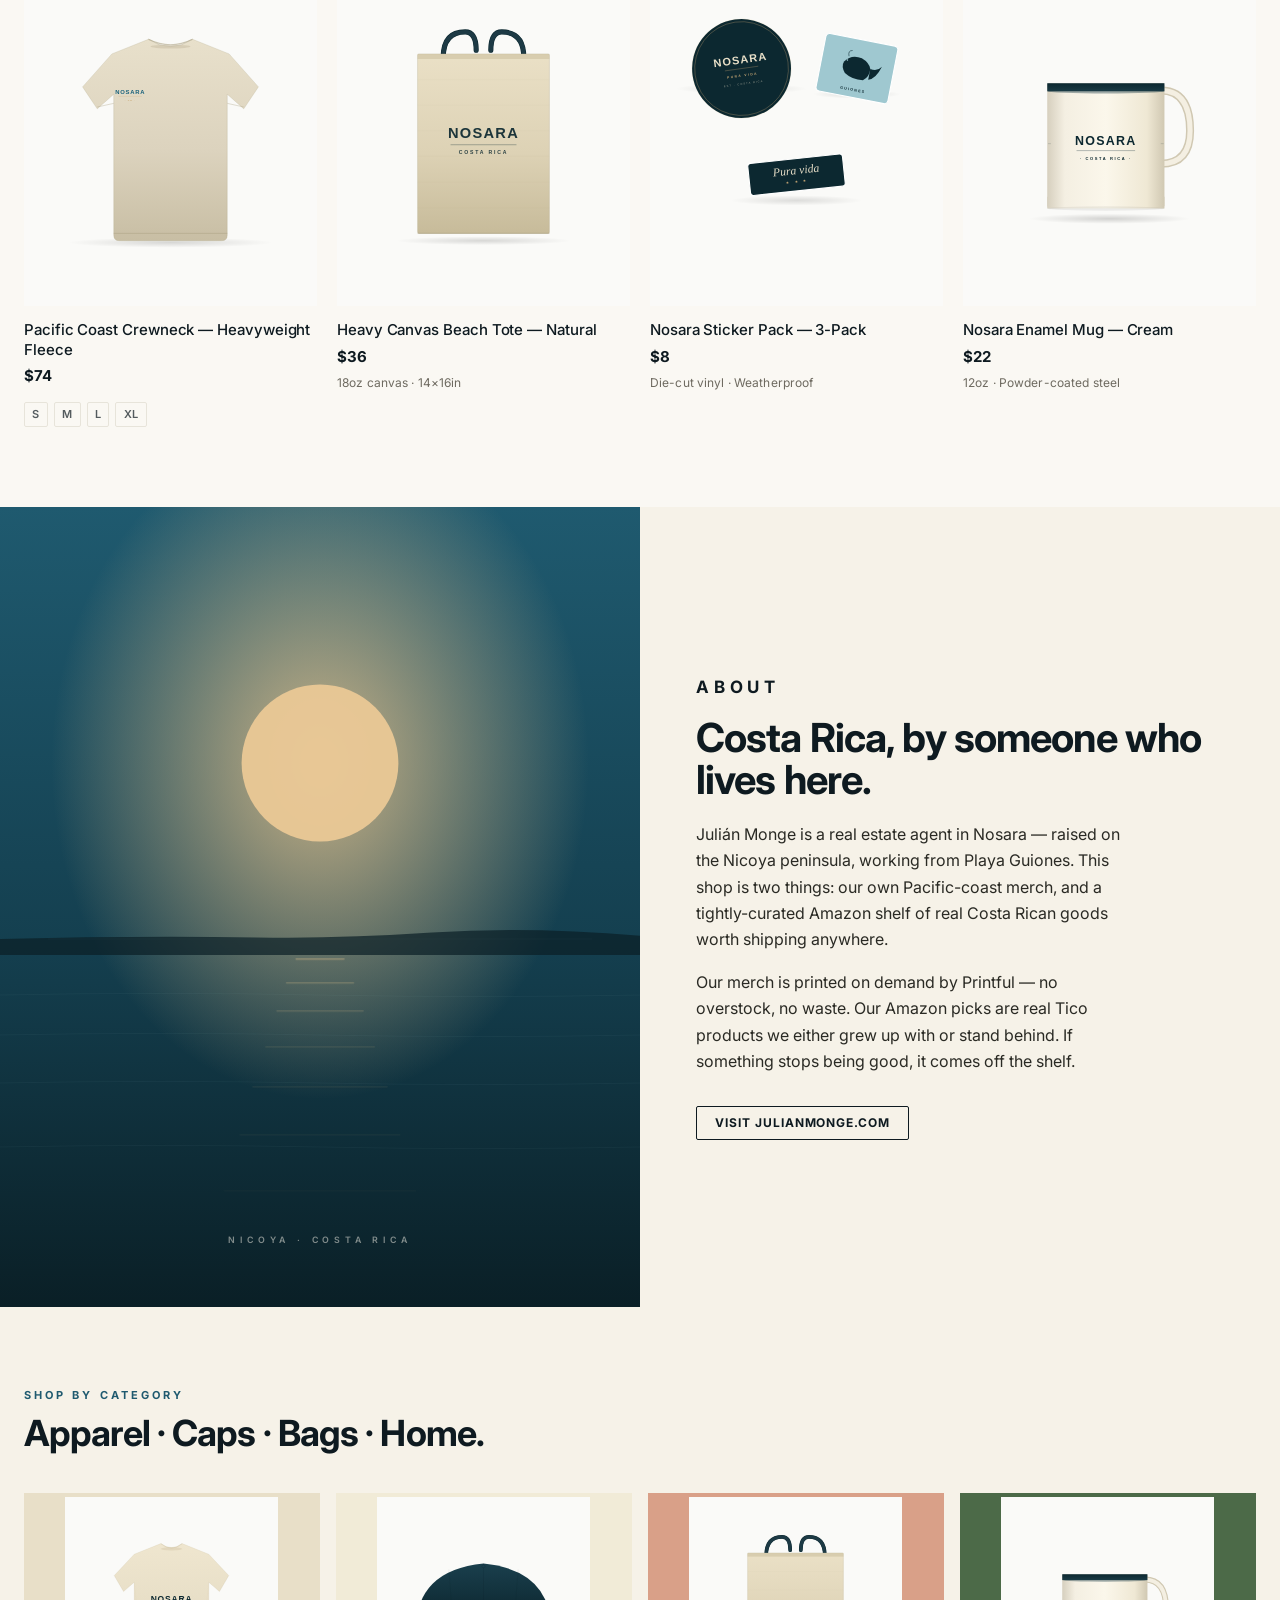
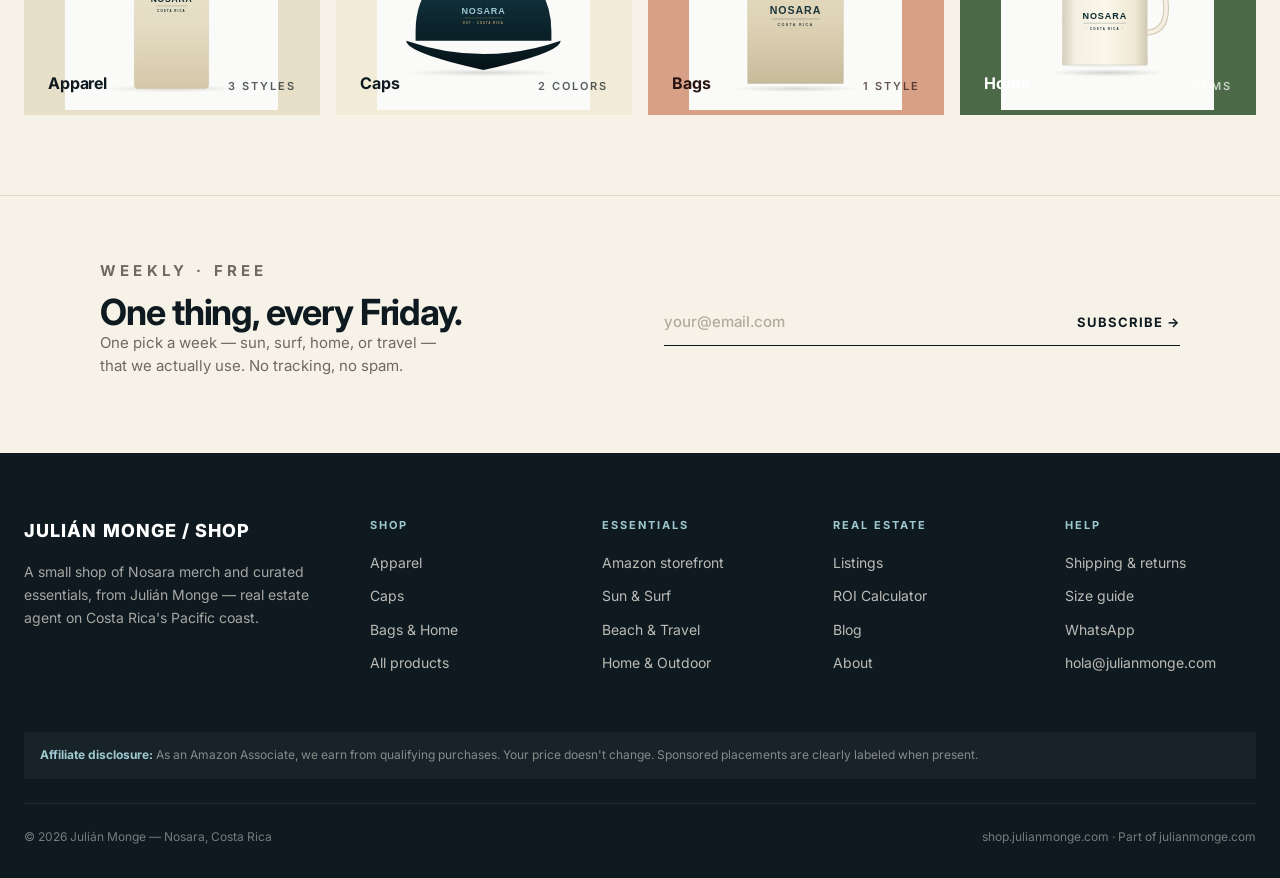
==== commit e14806fa: "Phase 1: Amazon-storefront-first — guide, brand assets, coming-soon merch The launch sequence is now" ====
--- a/mockup/index.html
+++ b/mockup/index.html
@@ -609,9 +609,133 @@
     <h1>All things Costa Rica.</h1>
     <p class="hero__lede">Our own Pacific-coast merch, plus a curated Amazon shelf of the real Tico goods worth shipping anywhere — coffee, Lizano, hammocks, Blue Zones books, the bird guide.</p>
     <div class="hero__ctas">
-      <a class="btn btn--white" href="#shop">Shop the line</a>
-      <a class="btn btn--ghost-light" href="#essentials">Open Amazon shelf →</a>
-    </div>
+      <a class="btn btn--white" href="#essentials">Shop the Amazon shelf</a>
+      <a class="btn btn--ghost-light" href="#shop">Preview the merch line →</a>
+    </div>
+  </div>
+</section>
+
+<!-- ═════════ AMAZON STOREFRONT CALLOUT ═════════ -->
+<section class="amzbanner" id="essentials">
+  <div class="container">
+    <div class="amzbanner__inner">
+      <div>
+        <p class="amzbanner__amazon">Amazon Storefront · Costa Rica gateway</p>
+        <h2 style="font-size: clamp(1.875rem, 3.5vw, 2.75rem); margin-bottom: 1rem; letter-spacing: -0.03em;">Costa Rica, shipped anywhere.</h2>
+        <p>Real Tico goods that ship internationally — Café Britt coffee, Salsa Lizano, hand-woven hammocks, the Garrigues bird guide, Blue Zones books on Nicoya. Curated by someone who actually lives here. As an Amazon Associate we earn from qualifying purchases.</p>
+      </div>
+      <div style="display: flex; flex-direction: column; gap: 0.875rem; align-items: flex-start;">
+        <a class="btn btn--white" href="https://amazon.com/shop/julianmonge">Open Amazon storefront →</a>
+        <span style="font-size: 0.75rem; color: rgba(255,255,255,0.55);">Opens at amazon.com/shop/julianmonge</span>
+      </div>
+    </div>
+  </div>
+</section>
+
+<!-- ═════════ AMAZON ESSENTIALS GRID ═════════ -->
+<section class="section">
+  <div class="container">
+    <div class="section__head">
+      <div>
+        <p class="section__eyebrow">From the Amazon shop · All real, all Tico</p>
+        <h2>Shop the shelf. Live now.</h2>
+      </div>
+      <a href="https://amazon.com/shop/julianmonge" class="section__cta">All picks →</a>
+    </div>
+
+    <div class="grid">
+      <!-- 1. CAFÉ BRITT — Costa Rica's most-exported coffee brand -->
+      <a class="product" href="https://www.amazon.com/s?k=caf%C3%A9+britt+costa+rica+tarrazu&tag=julianmonge02-20" target="_blank" rel="nofollow noopener sponsored">
+        <div class="product__media" style="background-image: url('products/amz-cafe-britt.svg'); background-size: contain; background-position: center; background-repeat: no-repeat; background-color: #FAFAF8;"></div>
+        <span class="product__tag product__tag--amazon"></span>
+        <div class="product__body">
+          <h3 class="product__title">Café Britt Costa Rica Tarrazú — Whole Bean</h3>
+          <div class="product__meta">Costa Rican Tarrazú region · Medium roast</div>
+          <span class="btn btn--amazon-out btn--sm btn--block" style="margin-top: 0.5rem;">View on Amazon</span>
+        </div>
+      </a>
+
+      <!-- 2. SALSA LIZANO — the iconic Tico condiment -->
+      <a class="product" href="https://www.amazon.com/s?k=salsa+lizano&tag=julianmonge02-20" target="_blank" rel="nofollow noopener sponsored">
+        <div class="product__media" style="background-image: url('products/amz-lizano.svg'); background-size: contain; background-position: center; background-repeat: no-repeat; background-color: #FAFAF8;"></div>
+        <span class="product__tag product__tag--amazon"></span>
+        <div class="product__body">
+          <h3 class="product__title">Salsa Lizano — Costa Rica's national sauce</h3>
+          <div class="product__meta">The Tico household standard · 700ml bottle</div>
+          <span class="btn btn--amazon-out btn--sm btn--block" style="margin-top: 0.5rem;">View on Amazon</span>
+        </div>
+      </a>
+
+      <!-- 3. BLUE ZONES BOOK — Nicoya is one of five -->
+      <a class="product" href="https://www.amazon.com/s?k=blue+zones+solution+dan+buettner&tag=julianmonge02-20" target="_blank" rel="nofollow noopener sponsored">
+        <div class="product__media" style="background-image: url('products/amz-blue-zones.svg'); background-size: contain; background-position: center; background-repeat: no-repeat; background-color: #FAFAF8;"></div>
+        <span class="product__tag product__tag--amazon"></span>
+        <div class="product__body">
+          <h3 class="product__title">The Blue Zones Solution — Dan Buettner</h3>
+          <div class="product__meta">Nicoya is one of the five Blue Zones · Paperback</div>
+          <span class="btn btn--amazon-out btn--sm btn--block" style="margin-top: 0.5rem;">View on Amazon</span>
+        </div>
+      </a>
+
+      <!-- 4. SUN BUM MINERAL — widely sold in Nosara surf shops -->
+      <a class="product" href="https://www.amazon.com/s?k=sun+bum+mineral+spf+50&tag=julianmonge02-20" target="_blank" rel="nofollow noopener sponsored">
+        <div class="product__media" style="background-image: url('products/amz-sun-bum.svg'); background-size: contain; background-position: center; background-repeat: no-repeat; background-color: #FAFAF8;"></div>
+        <span class="product__tag product__tag--amazon"></span>
+        <div class="product__body">
+          <h3 class="product__title">Sun Bum Mineral SPF 50 Sunscreen</h3>
+          <div class="product__meta">Reef-safe · The Nosara surf-shop standard</div>
+          <span class="btn btn--amazon-out btn--sm btn--block" style="margin-top: 0.5rem;">View on Amazon</span>
+        </div>
+      </a>
+
+      <!-- 5. BIRDS OF COSTA RICA — the field guide -->
+      <a class="product" href="https://www.amazon.com/s?k=birds+of+costa+rica+garrigues+dean&tag=julianmonge02-20" target="_blank" rel="nofollow noopener sponsored">
+        <div class="product__media" style="background-image: url('products/amz-birds-cr.svg'); background-size: contain; background-position: center; background-repeat: no-repeat; background-color: #FAFAF8;"></div>
+        <span class="product__tag product__tag--amazon"></span>
+        <div class="product__body">
+          <h3 class="product__title">The Birds of Costa Rica — Garrigues &amp; Dean</h3>
+          <div class="product__meta">The definitive field guide · 200+ species illustrated</div>
+          <span class="btn btn--amazon-out btn--sm btn--block" style="margin-top: 0.5rem;">View on Amazon</span>
+        </div>
+      </a>
+
+      <!-- 6. HAND-WOVEN HAMMOCK — Central American style -->
+      <a class="product" href="https://www.amazon.com/s?k=yellow+leaf+hammock+single&tag=julianmonge02-20" target="_blank" rel="nofollow noopener sponsored">
+        <div class="product__media" style="background-image: url('products/amz-hammock.svg'); background-size: contain; background-position: center; background-repeat: no-repeat; background-color: #FAFAF8;"></div>
+        <span class="product__tag product__tag--amazon"></span>
+        <div class="product__body">
+          <h3 class="product__title">Hand-Woven Hammock — Central American</h3>
+          <div class="product__meta">Hand-woven · The porch standard in Nicoya</div>
+          <span class="btn btn--amazon-out btn--sm btn--block" style="margin-top: 0.5rem;">View on Amazon</span>
+        </div>
+      </a>
+
+      <!-- 7. SEX WAX TROPICAL — warm-water surf wax -->
+      <a class="product" href="https://www.amazon.com/s?k=sex+wax+quick+humps+tropical&tag=julianmonge02-20" target="_blank" rel="nofollow noopener sponsored">
+        <div class="product__media" style="background-image: url('products/amz-sex-wax.svg'); background-size: contain; background-position: center; background-repeat: no-repeat; background-color: #FAFAF8;"></div>
+        <span class="product__tag product__tag--amazon"></span>
+        <div class="product__body">
+          <h3 class="product__title">Sex Wax Quick Humps — Tropical</h3>
+          <div class="product__meta">Warm-water formula · For 25°C+ Pacific surf</div>
+          <span class="btn btn--amazon-out btn--sm btn--block" style="margin-top: 0.5rem;">View on Amazon</span>
+        </div>
+      </a>
+
+      <!-- 8. COSTA RICA LONELY PLANET — visitor classic -->
+      <a class="product" href="https://www.amazon.com/s?k=lonely+planet+costa+rica&tag=julianmonge02-20" target="_blank" rel="nofollow noopener sponsored">
+        <div class="product__media" style="background-image: url('products/amz-lonely-planet.svg'); background-size: contain; background-position: center; background-repeat: no-repeat; background-color: #FAFAF8;"></div>
+        <span class="product__tag product__tag--amazon"></span>
+        <div class="product__body">
+          <h3 class="product__title">Lonely Planet Costa Rica — Latest Edition</h3>
+          <div class="product__meta">Travel guide · The visitor's classic</div>
+          <span class="btn btn--amazon-out btn--sm btn--block" style="margin-top: 0.5rem;">View on Amazon</span>
+        </div>
+      </a>
+    </div>
+
+    <p style="font-size: 0.75rem; color: var(--gray-500); margin-top: 2rem; max-width: 56ch;">
+      Picks are real Tico goods sold on Amazon. Links open Amazon search so you land on the current best listing — your price doesn't change, we earn a small commission. Anything that stops being available comes off the shelf.
+    </p>
   </div>
 </section>
 
@@ -620,17 +744,17 @@
   <div class="container">
     <div class="section__head">
       <div>
-        <p class="section__eyebrow">SS26 · The Shop</p>
-        <h2>Six pieces. Heavyweight.</h2>
+        <p class="section__eyebrow">The Merch Line · Coming October</p>
+        <h2>Our own line. Dropping October.</h2>
       </div>
-      <a href="#" class="section__cta">All apparel →</a>
+      <a href="#newsletter" class="section__cta">Get notified →</a>
     </div>
 
     <div class="grid">
       <!-- 1. TEE — SAND -->
       <a class="product" href="#">
         <div class="product__media" style="background-image: url('products/tee-sand.svg'); background-size: contain; background-position: center; background-repeat: no-repeat; background-color: #FAFAF8;"></div>
-        <span class="product__tag">Best seller</span>
+        <span class="product__tag product__tag--dark">October</span>
         <div class="product__body">
           <h3 class="product__title">Nosara CR Heavyweight Tee — Sand</h3>
           <div class="product__price"><strong>$32</strong></div>
@@ -665,7 +789,7 @@
       <!-- 4. DAD CAP — SAND -->
       <a class="product" href="#">
         <div class="product__media" style="background-image: url('products/cap-sand.svg'); background-size: contain; background-position: center; background-repeat: no-repeat; background-color: #FAFAF8;"></div>
-        <span class="product__tag product__tag--dark">New</span>
+        <span class="product__tag product__tag--dark">October</span>
         <div class="product__body">
           <h3 class="product__title">Nosara Dad Cap — Embroidered, Sand</h3>
           <div class="product__price"><strong>$28</strong></div>
@@ -708,7 +832,7 @@
       <!-- 8. ENAMEL MUG -->
       <a class="product" href="#">
         <div class="product__media" style="background-image: url('products/mug.svg'); background-size: contain; background-position: center; background-repeat: no-repeat; background-color: #FAFAF8;"></div>
-        <span class="product__tag product__tag--dark">Pre-order</span>
+        <span class="product__tag product__tag--dark">October</span>
         <div class="product__body">
           <h3 class="product__title">Nosara Enamel Mug — Cream</h3>
           <div class="product__price"><strong>$22</strong></div>
@@ -798,132 +922,8 @@
   </div>
 </section>
 
-<!-- ═════════ AMAZON STOREFRONT CALLOUT ═════════ -->
-<section class="amzbanner" id="essentials">
-  <div class="container">
-    <div class="amzbanner__inner">
-      <div>
-        <p class="amzbanner__amazon">Amazon Storefront · Costa Rica gateway</p>
-        <h2 style="font-size: clamp(1.875rem, 3.5vw, 2.75rem); margin-bottom: 1rem; letter-spacing: -0.03em;">Costa Rica, shipped anywhere.</h2>
-        <p>Real Tico goods that ship internationally — Café Britt coffee, Salsa Lizano, hand-woven hammocks, the Garrigues bird guide, Blue Zones books on Nicoya. Curated by someone who actually lives here. As an Amazon Associate we earn from qualifying purchases.</p>
-      </div>
-      <div style="display: flex; flex-direction: column; gap: 0.875rem; align-items: flex-start;">
-        <a class="btn btn--white" href="https://amazon.com/shop/julianmonge">Open Amazon storefront →</a>
-        <span style="font-size: 0.75rem; color: rgba(255,255,255,0.55);">Opens at amazon.com/shop/julianmonge</span>
-      </div>
-    </div>
-  </div>
-</section>
-
-<!-- ═════════ AMAZON ESSENTIALS GRID ═════════ -->
-<section class="section">
-  <div class="container">
-    <div class="section__head">
-      <div>
-        <p class="section__eyebrow">From the Amazon shop · All real, all Tico</p>
-        <h2>Things that say Costa Rica.</h2>
-      </div>
-      <a href="https://amazon.com/shop/julianmonge" class="section__cta">All picks →</a>
-    </div>
-
-    <div class="grid">
-      <!-- 1. CAFÉ BRITT — Costa Rica's most-exported coffee brand -->
-      <a class="product" href="https://www.amazon.com/s?k=caf%C3%A9+britt+costa+rica+tarrazu" target="_blank" rel="nofollow noopener sponsored">
-        <div class="product__media" style="background-image: url('products/amz-cafe-britt.svg'); background-size: contain; background-position: center; background-repeat: no-repeat; background-color: #FAFAF8;"></div>
-        <span class="product__tag product__tag--amazon"></span>
-        <div class="product__body">
-          <h3 class="product__title">Café Britt Costa Rica Tarrazú — Whole Bean</h3>
-          <div class="product__meta">Costa Rican Tarrazú region · Medium roast</div>
-          <span class="btn btn--amazon-out btn--sm btn--block" style="margin-top: 0.5rem;">View on Amazon</span>
-        </div>
-      </a>
-
-      <!-- 2. SALSA LIZANO — the iconic Tico condiment -->
-      <a class="product" href="https://www.amazon.com/s?k=salsa+lizano" target="_blank" rel="nofollow noopener sponsored">
-        <div class="product__media" style="background-image: url('products/amz-lizano.svg'); background-size: contain; background-position: center; background-repeat: no-repeat; background-color: #FAFAF8;"></div>
-        <span class="product__tag product__tag--amazon"></span>
-        <div class="product__body">
-          <h3 class="product__title">Salsa Lizano — Costa Rica's national sauce</h3>
-          <div class="product__meta">The Tico household standard · 700ml bottle</div>
-          <span class="btn btn--amazon-out btn--sm btn--block" style="margin-top: 0.5rem;">View on Amazon</span>
-        </div>
-      </a>
-
-      <!-- 3. BLUE ZONES BOOK — Nicoya is one of five -->
-      <a class="product" href="https://www.amazon.com/s?k=blue+zones+solution+dan+buettner" target="_blank" rel="nofollow noopener sponsored">
-        <div class="product__media" style="background-image: url('products/amz-blue-zones.svg'); background-size: contain; background-position: center; background-repeat: no-repeat; background-color: #FAFAF8;"></div>
-        <span class="product__tag product__tag--amazon"></span>
-        <div class="product__body">
-          <h3 class="product__title">The Blue Zones Solution — Dan Buettner</h3>
-          <div class="product__meta">Nicoya is one of the five Blue Zones · Paperback</div>
-          <span class="btn btn--amazon-out btn--sm btn--block" style="margin-top: 0.5rem;">View on Amazon</span>
-        </div>
-      </a>
-
-      <!-- 4. SUN BUM MINERAL — widely sold in Nosara surf shops -->
-      <a class="product" href="https://www.amazon.com/s?k=sun+bum+mineral+spf+50" target="_blank" rel="nofollow noopener sponsored">
-        <div class="product__media" style="background-image: url('products/amz-sun-bum.svg'); background-size: contain; background-position: center; background-repeat: no-repeat; background-color: #FAFAF8;"></div>
-        <span class="product__tag product__tag--amazon"></span>
-        <div class="product__body">
-          <h3 class="product__title">Sun Bum Mineral SPF 50 Sunscreen</h3>
-          <div class="product__meta">Reef-safe · The Nosara surf-shop standard</div>
-          <span class="btn btn--amazon-out btn--sm btn--block" style="margin-top: 0.5rem;">View on Amazon</span>
-        </div>
-      </a>
-
-      <!-- 5. BIRDS OF COSTA RICA — the field guide -->
-      <a class="product" href="https://www.amazon.com/s?k=birds+of+costa+rica+garrigues+dean" target="_blank" rel="nofollow noopener sponsored">
-        <div class="product__media" style="background-image: url('products/amz-birds-cr.svg'); background-size: contain; background-position: center; background-repeat: no-repeat; background-color: #FAFAF8;"></div>
-        <span class="product__tag product__tag--amazon"></span>
-        <div class="product__body">
-          <h3 class="product__title">The Birds of Costa Rica — Garrigues &amp; Dean</h3>
-          <div class="product__meta">The definitive field guide · 200+ species illustrated</div>
-          <span class="btn btn--amazon-out btn--sm btn--block" style="margin-top: 0.5rem;">View on Amazon</span>
-        </div>
-      </a>
-
-      <!-- 6. HAND-WOVEN HAMMOCK — Central American style -->
-      <a class="product" href="https://www.amazon.com/s?k=yellow+leaf+hammock+single" target="_blank" rel="nofollow noopener sponsored">
-        <div class="product__media" style="background-image: url('products/amz-hammock.svg'); background-size: contain; background-position: center; background-repeat: no-repeat; background-color: #FAFAF8;"></div>
-        <span class="product__tag product__tag--amazon"></span>
-        <div class="product__body">
-          <h3 class="product__title">Hand-Woven Hammock — Central American</h3>
-          <div class="product__meta">Hand-woven · The porch standard in Nicoya</div>
-          <span class="btn btn--amazon-out btn--sm btn--block" style="margin-top: 0.5rem;">View on Amazon</span>
-        </div>
-      </a>
-
-      <!-- 7. SEX WAX TROPICAL — warm-water surf wax -->
-      <a class="product" href="https://www.amazon.com/s?k=sex+wax+quick+humps+tropical" target="_blank" rel="nofollow noopener sponsored">
-        <div class="product__media" style="background-image: url('products/amz-sex-wax.svg'); background-size: contain; background-position: center; background-repeat: no-repeat; background-color: #FAFAF8;"></div>
-        <span class="product__tag product__tag--amazon"></span>
-        <div class="product__body">
-          <h3 class="product__title">Sex Wax Quick Humps — Tropical</h3>
-          <div class="product__meta">Warm-water formula · For 25°C+ Pacific surf</div>
-          <span class="btn btn--amazon-out btn--sm btn--block" style="margin-top: 0.5rem;">View on Amazon</span>
-        </div>
-      </a>
-
-      <!-- 8. COSTA RICA LONELY PLANET — visitor classic -->
-      <a class="product" href="https://www.amazon.com/s?k=lonely+planet+costa+rica" target="_blank" rel="nofollow noopener sponsored">
-        <div class="product__media" style="background-image: url('products/amz-lonely-planet.svg'); background-size: contain; background-position: center; background-repeat: no-repeat; background-color: #FAFAF8;"></div>
-        <span class="product__tag product__tag--amazon"></span>
-        <div class="product__body">
-          <h3 class="product__title">Lonely Planet Costa Rica — Latest Edition</h3>
-          <div class="product__meta">Travel guide · The visitor's classic</div>
-          <span class="btn btn--amazon-out btn--sm btn--block" style="margin-top: 0.5rem;">View on Amazon</span>
-        </div>
-      </a>
-    </div>
-
-    <p style="font-size: 0.75rem; color: var(--gray-500); margin-top: 2rem; max-width: 56ch;">
-      Picks are real Tico goods sold on Amazon. Links open Amazon search so you land on the current best listing — your price doesn't change, we earn a small commission. Anything that stops being available comes off the shelf.
-    </p>
-  </div>
-</section>
-
 <!-- ═════════ NEWSLETTER ═════════ -->
-<section class="newsletter">
+<section class="newsletter" id="newsletter">
   <div class="container">
     <div class="newsletter__inner">
       <div>
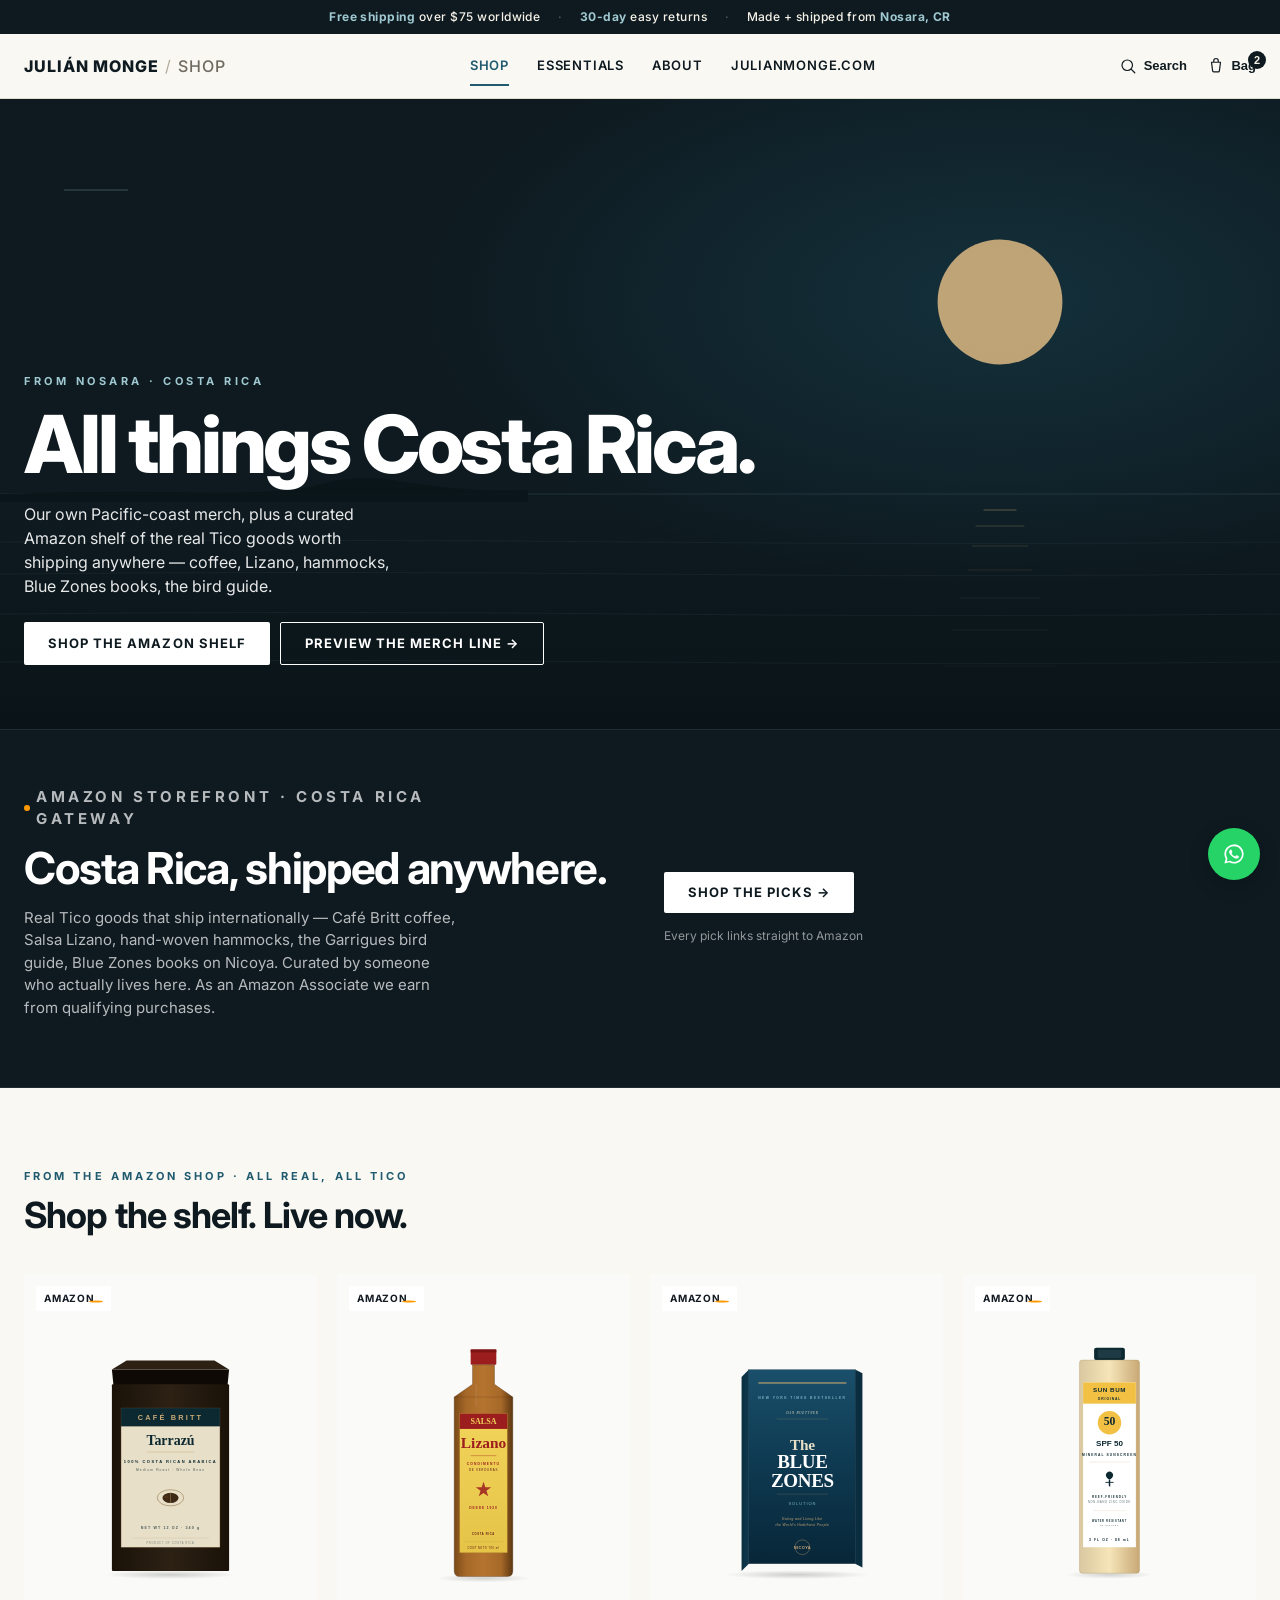
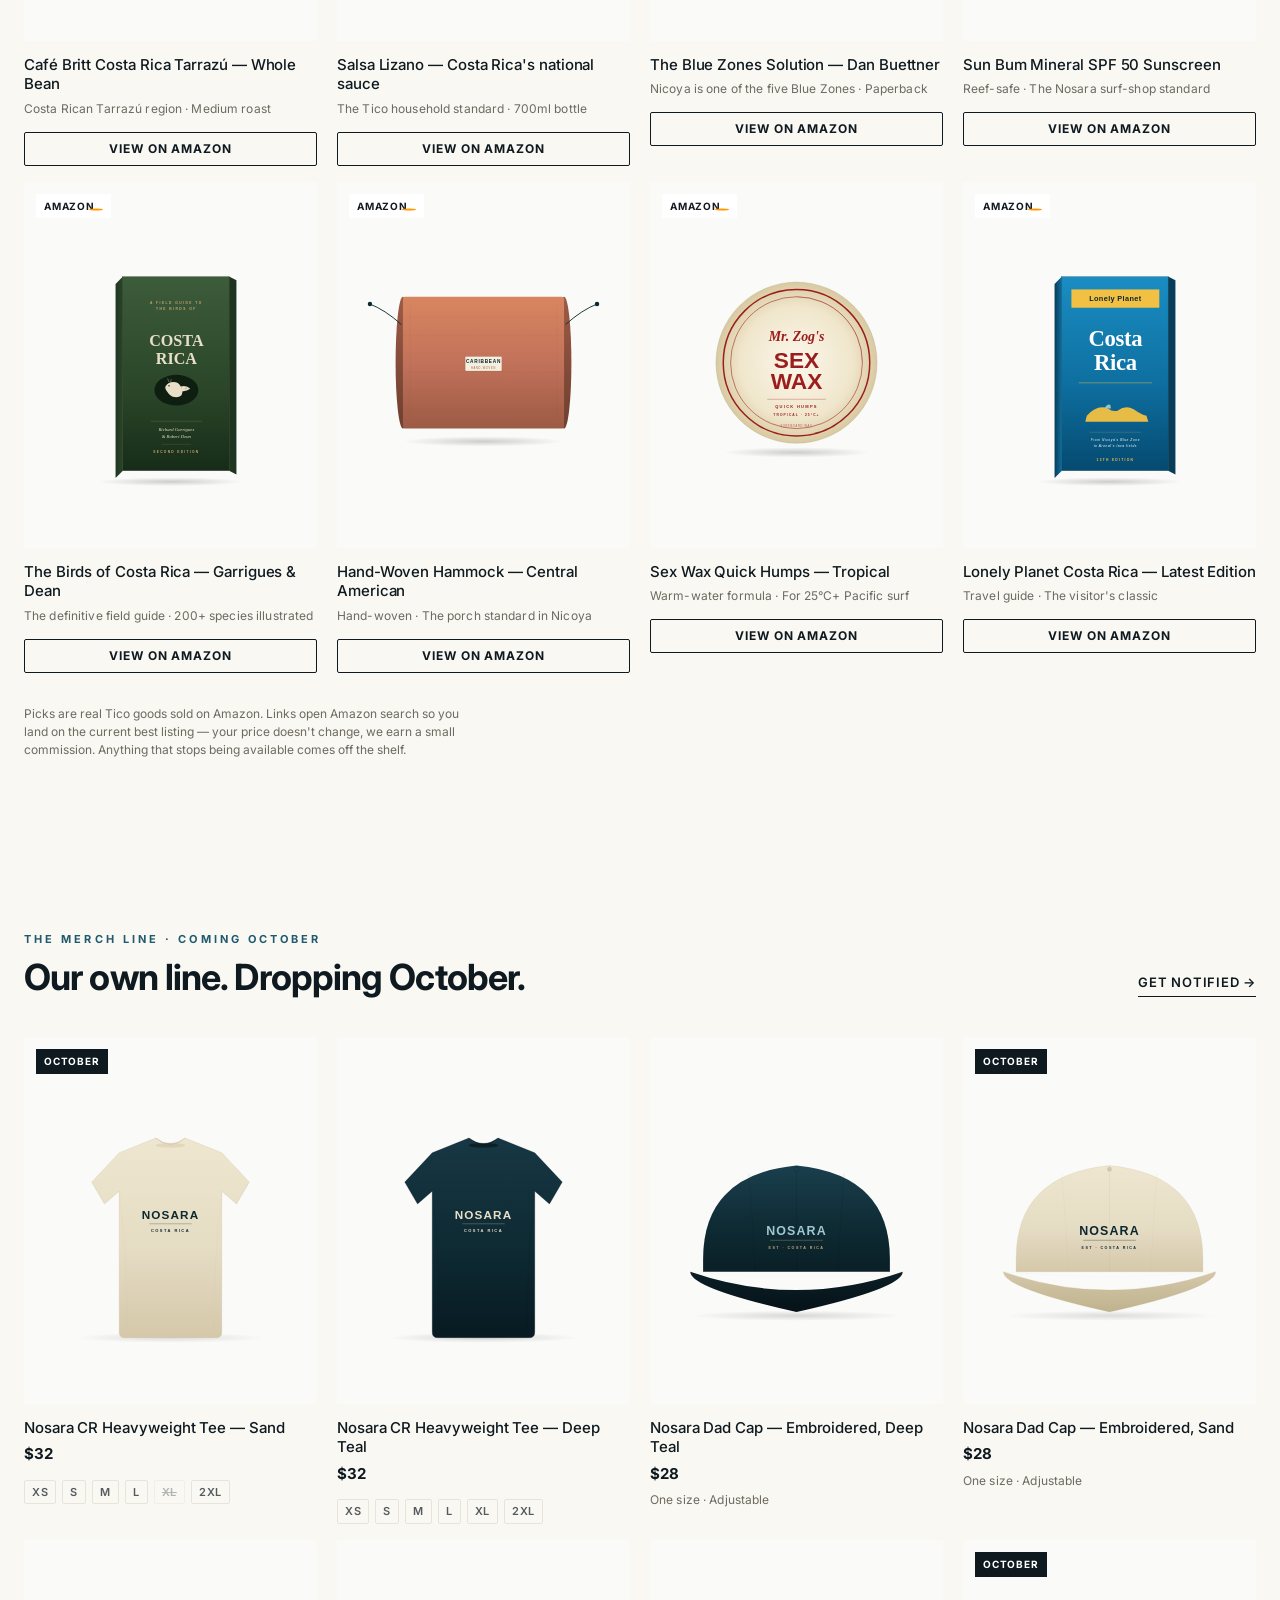
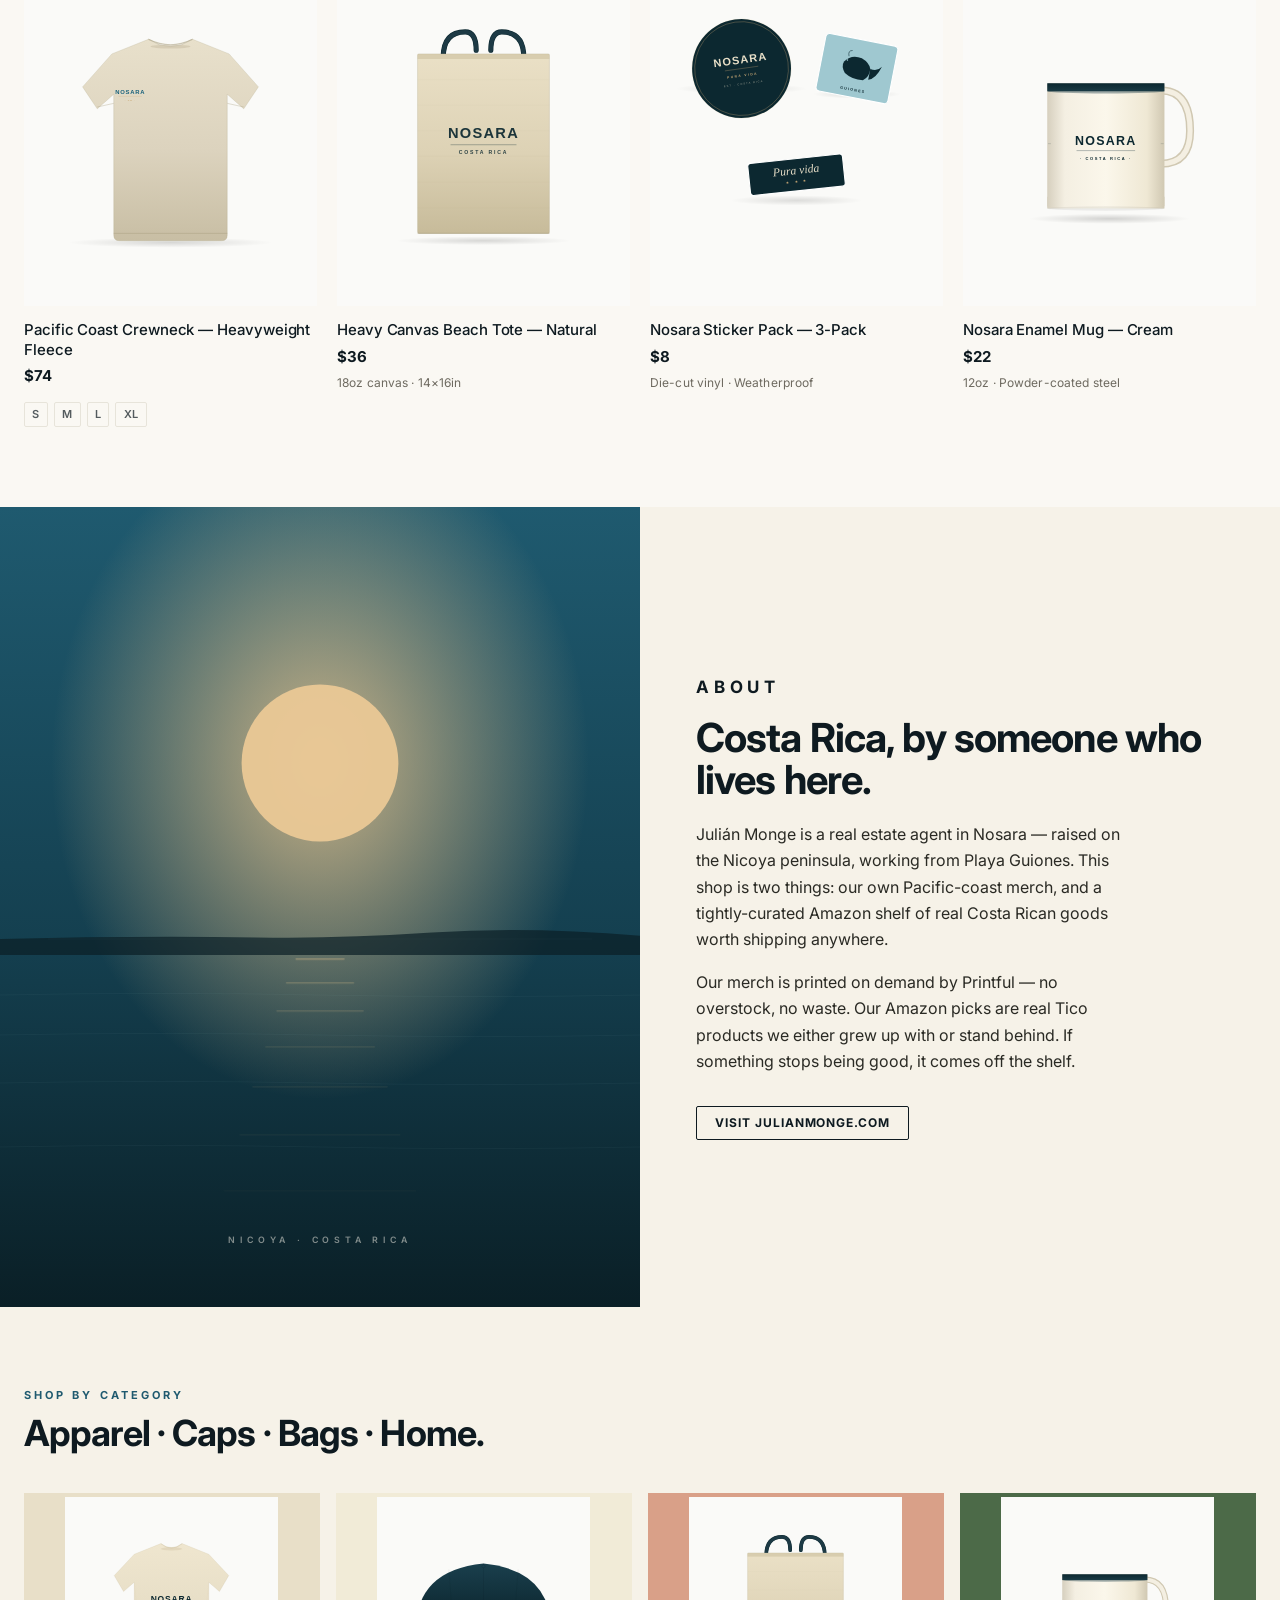
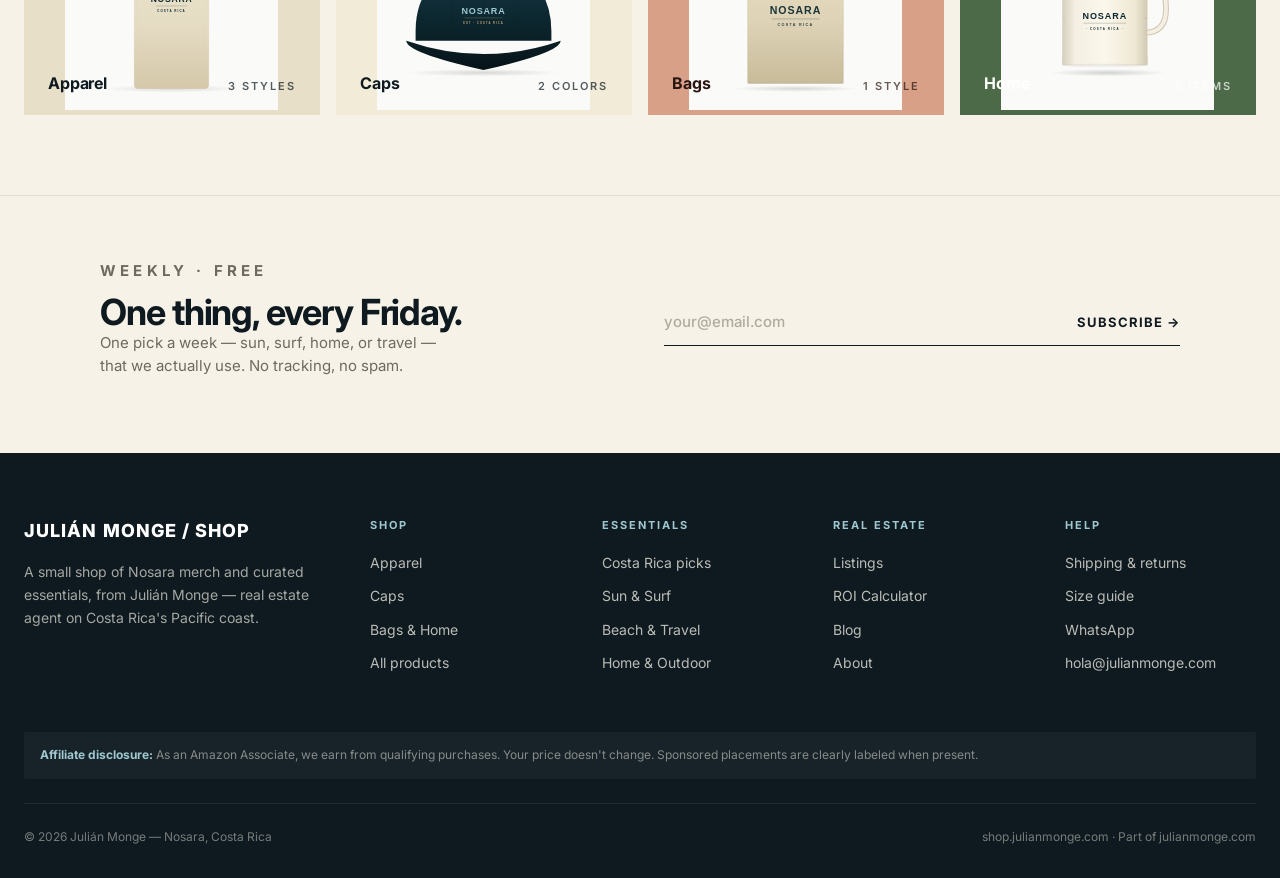
==== commit d6259d4a: "Fix dead storefront links — site now works with Associates-only Julián confirmed he has only the Ass" ====
--- a/mockup/index.html
+++ b/mockup/index.html
@@ -625,22 +625,21 @@
         <p>Real Tico goods that ship internationally — Café Britt coffee, Salsa Lizano, hand-woven hammocks, the Garrigues bird guide, Blue Zones books on Nicoya. Curated by someone who actually lives here. As an Amazon Associate we earn from qualifying purchases.</p>
       </div>
       <div style="display: flex; flex-direction: column; gap: 0.875rem; align-items: flex-start;">
-        <a class="btn btn--white" href="https://amazon.com/shop/julianmonge">Open Amazon storefront →</a>
-        <span style="font-size: 0.75rem; color: rgba(255,255,255,0.55);">Opens at amazon.com/shop/julianmonge</span>
+        <a class="btn btn--white" href="#essentials-grid">Shop the picks →</a>
+        <span style="font-size: 0.75rem; color: rgba(255,255,255,0.55);">Every pick links straight to Amazon</span>
       </div>
     </div>
   </div>
 </section>
 
 <!-- ═════════ AMAZON ESSENTIALS GRID ═════════ -->
-<section class="section">
+<section class="section" id="essentials-grid">
   <div class="container">
     <div class="section__head">
       <div>
         <p class="section__eyebrow">From the Amazon shop · All real, all Tico</p>
         <h2>Shop the shelf. Live now.</h2>
       </div>
-      <a href="https://amazon.com/shop/julianmonge" class="section__cta">All picks →</a>
     </div>
 
     <div class="grid">
@@ -959,7 +958,7 @@
       <div>
         <h4>Essentials</h4>
         <ul>
-          <li><a href="https://amazon.com/shop/julianmonge">Amazon storefront</a></li>
+          <li><a href="#essentials-grid">Costa Rica picks</a></li>
           <li><a href="#essentials">Sun &amp; Surf</a></li>
           <li><a href="#essentials">Beach &amp; Travel</a></li>
           <li><a href="#essentials">Home &amp; Outdoor</a></li>
